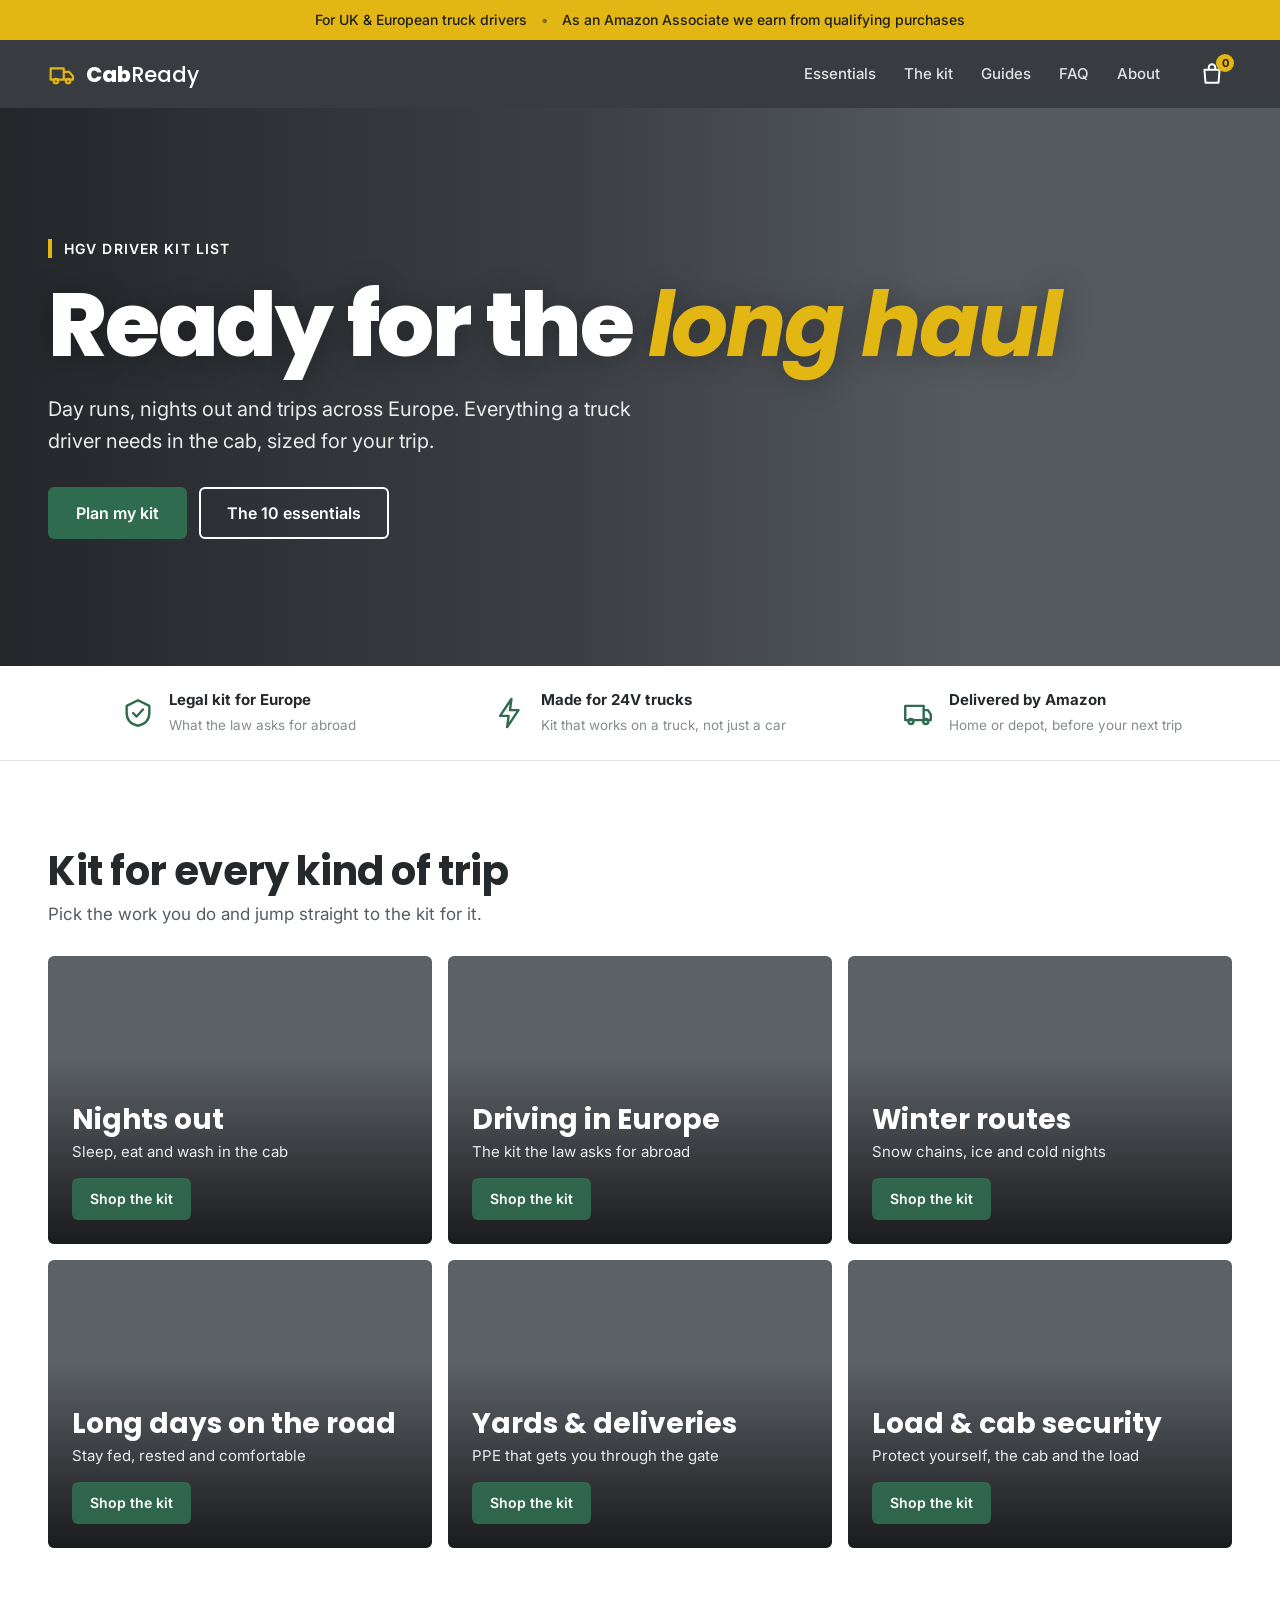
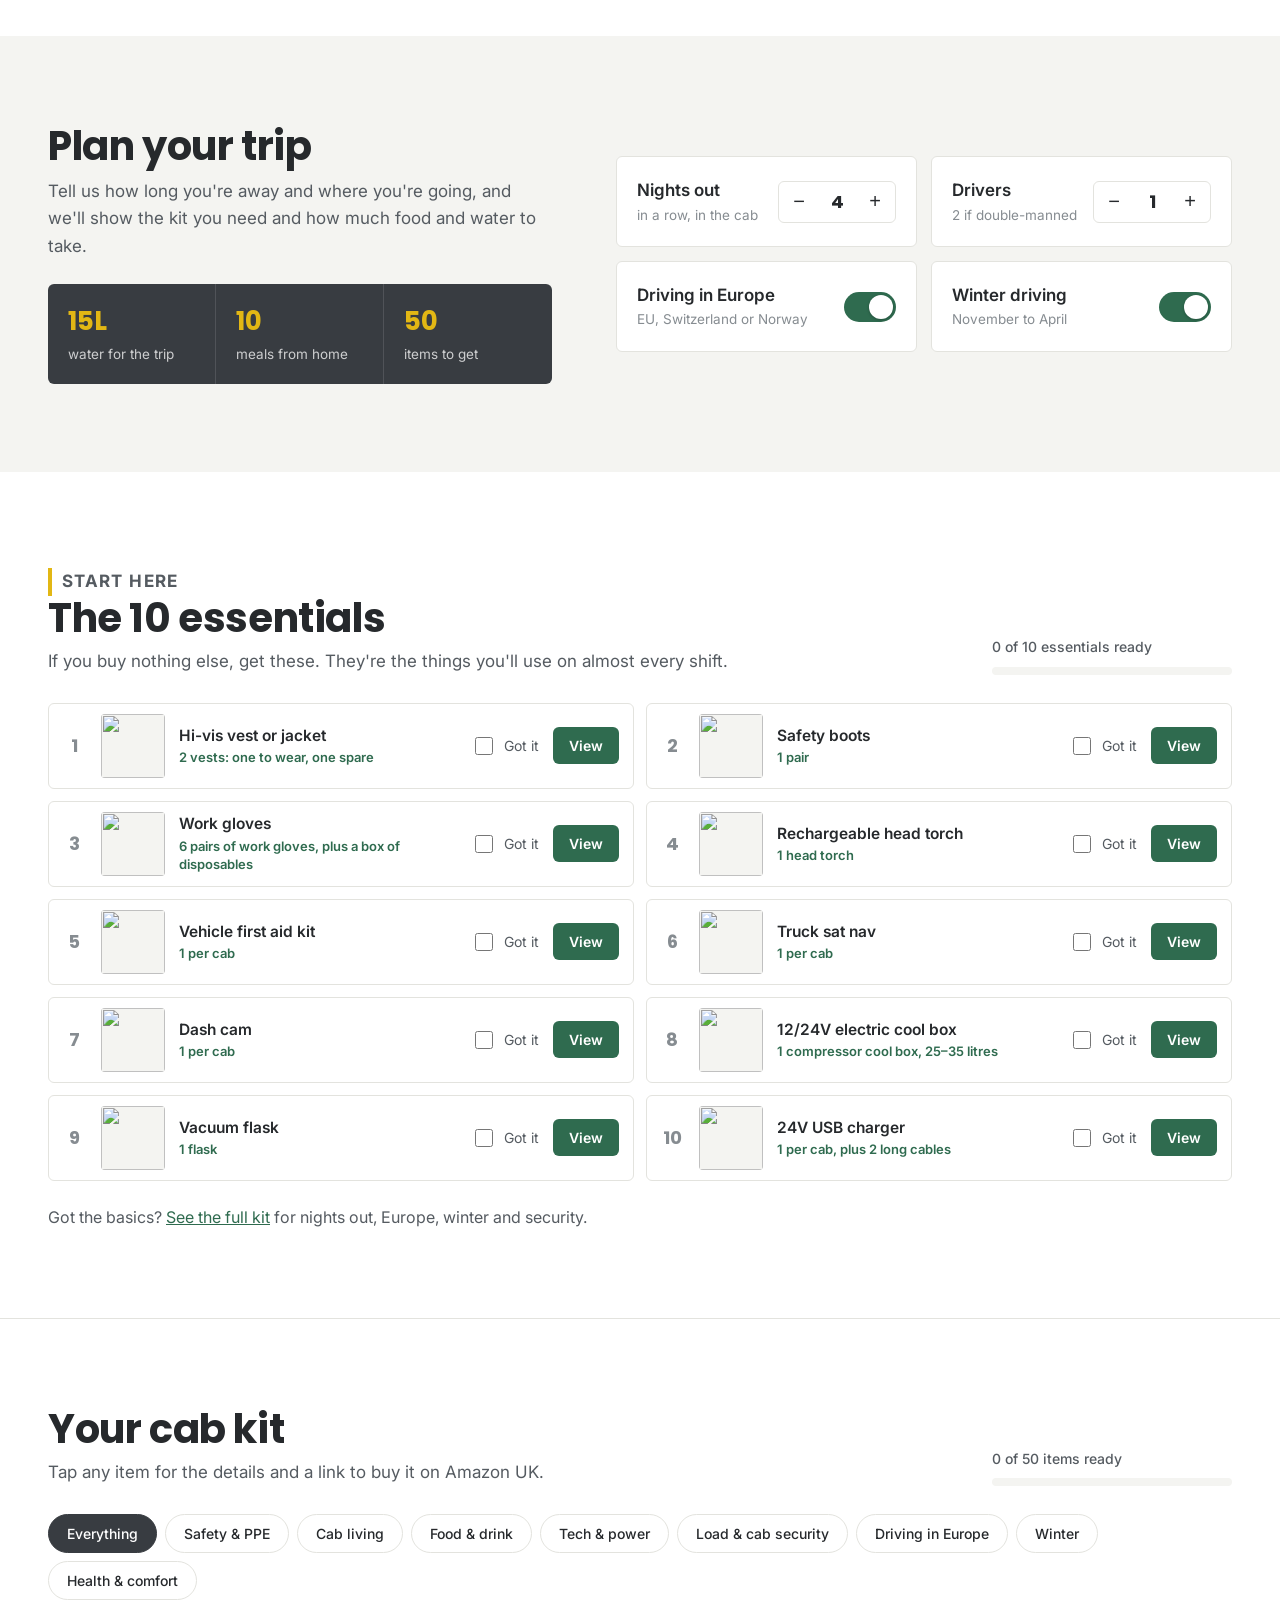
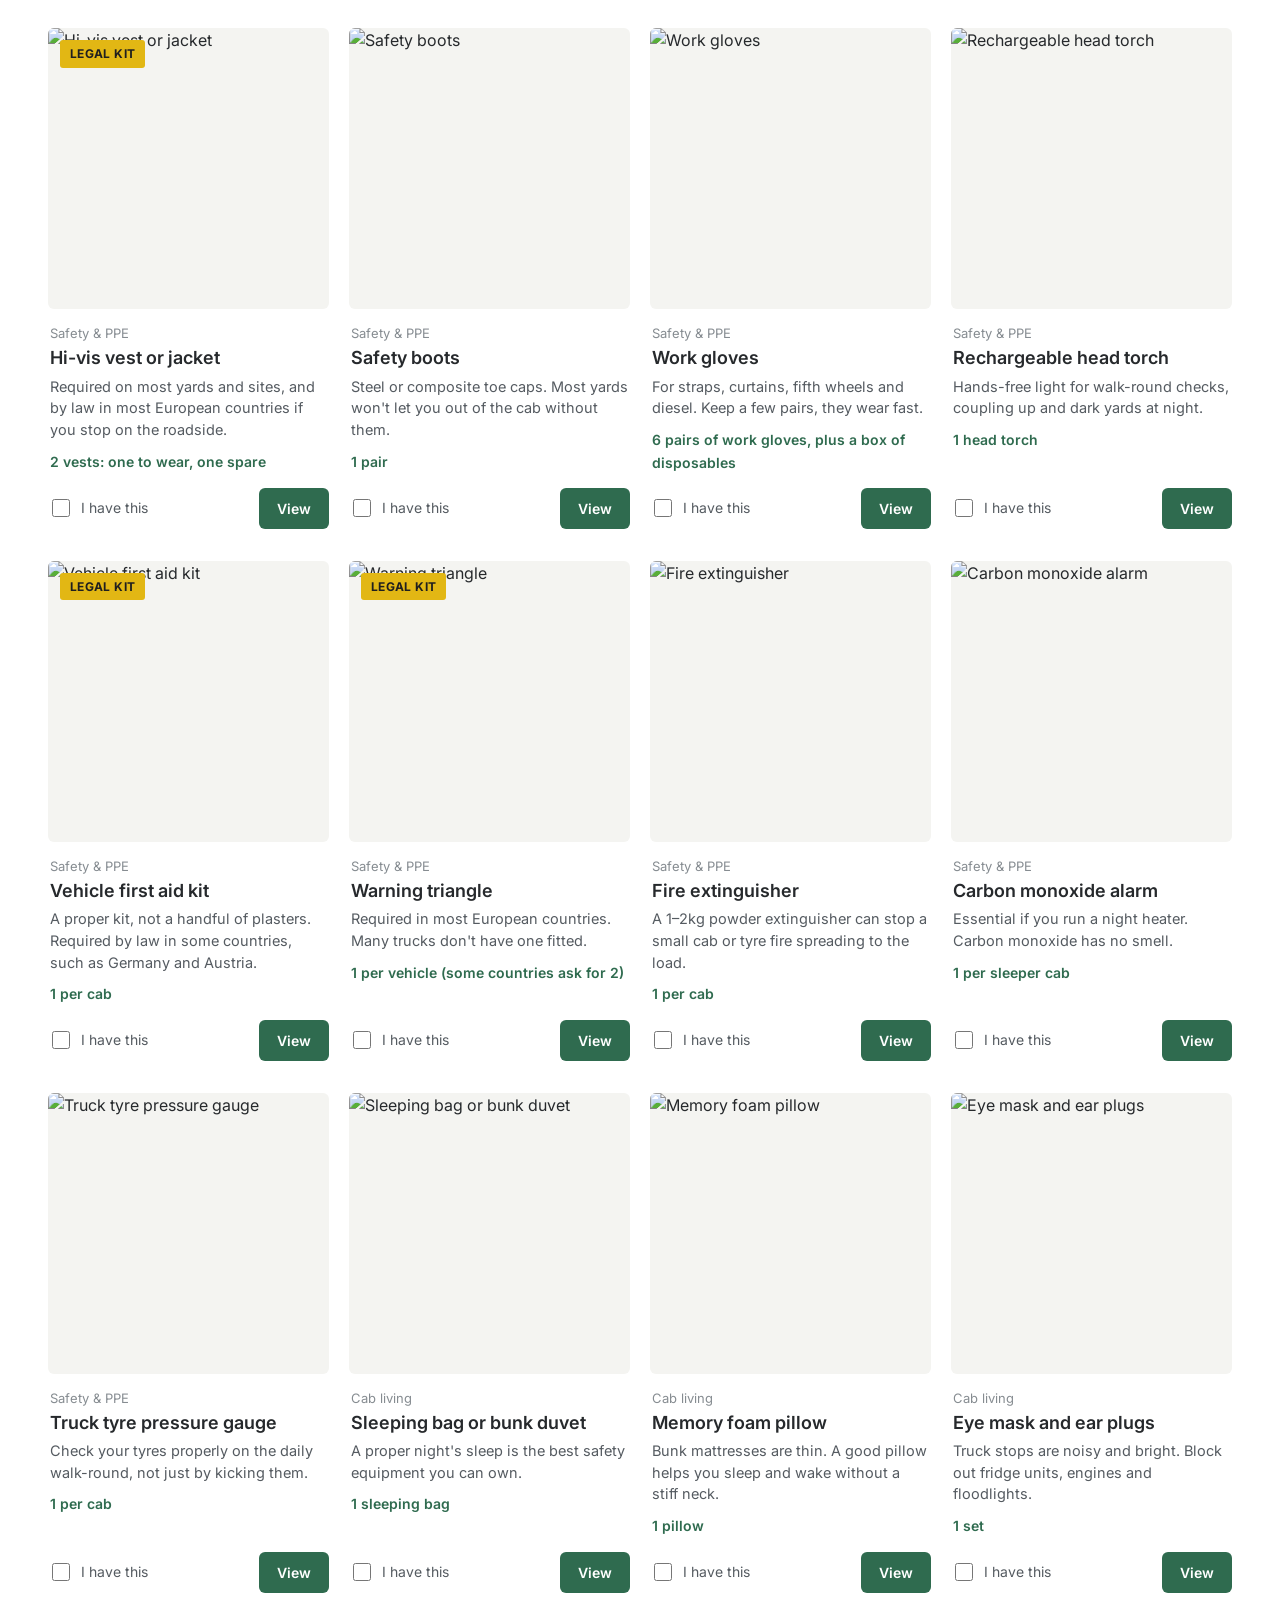
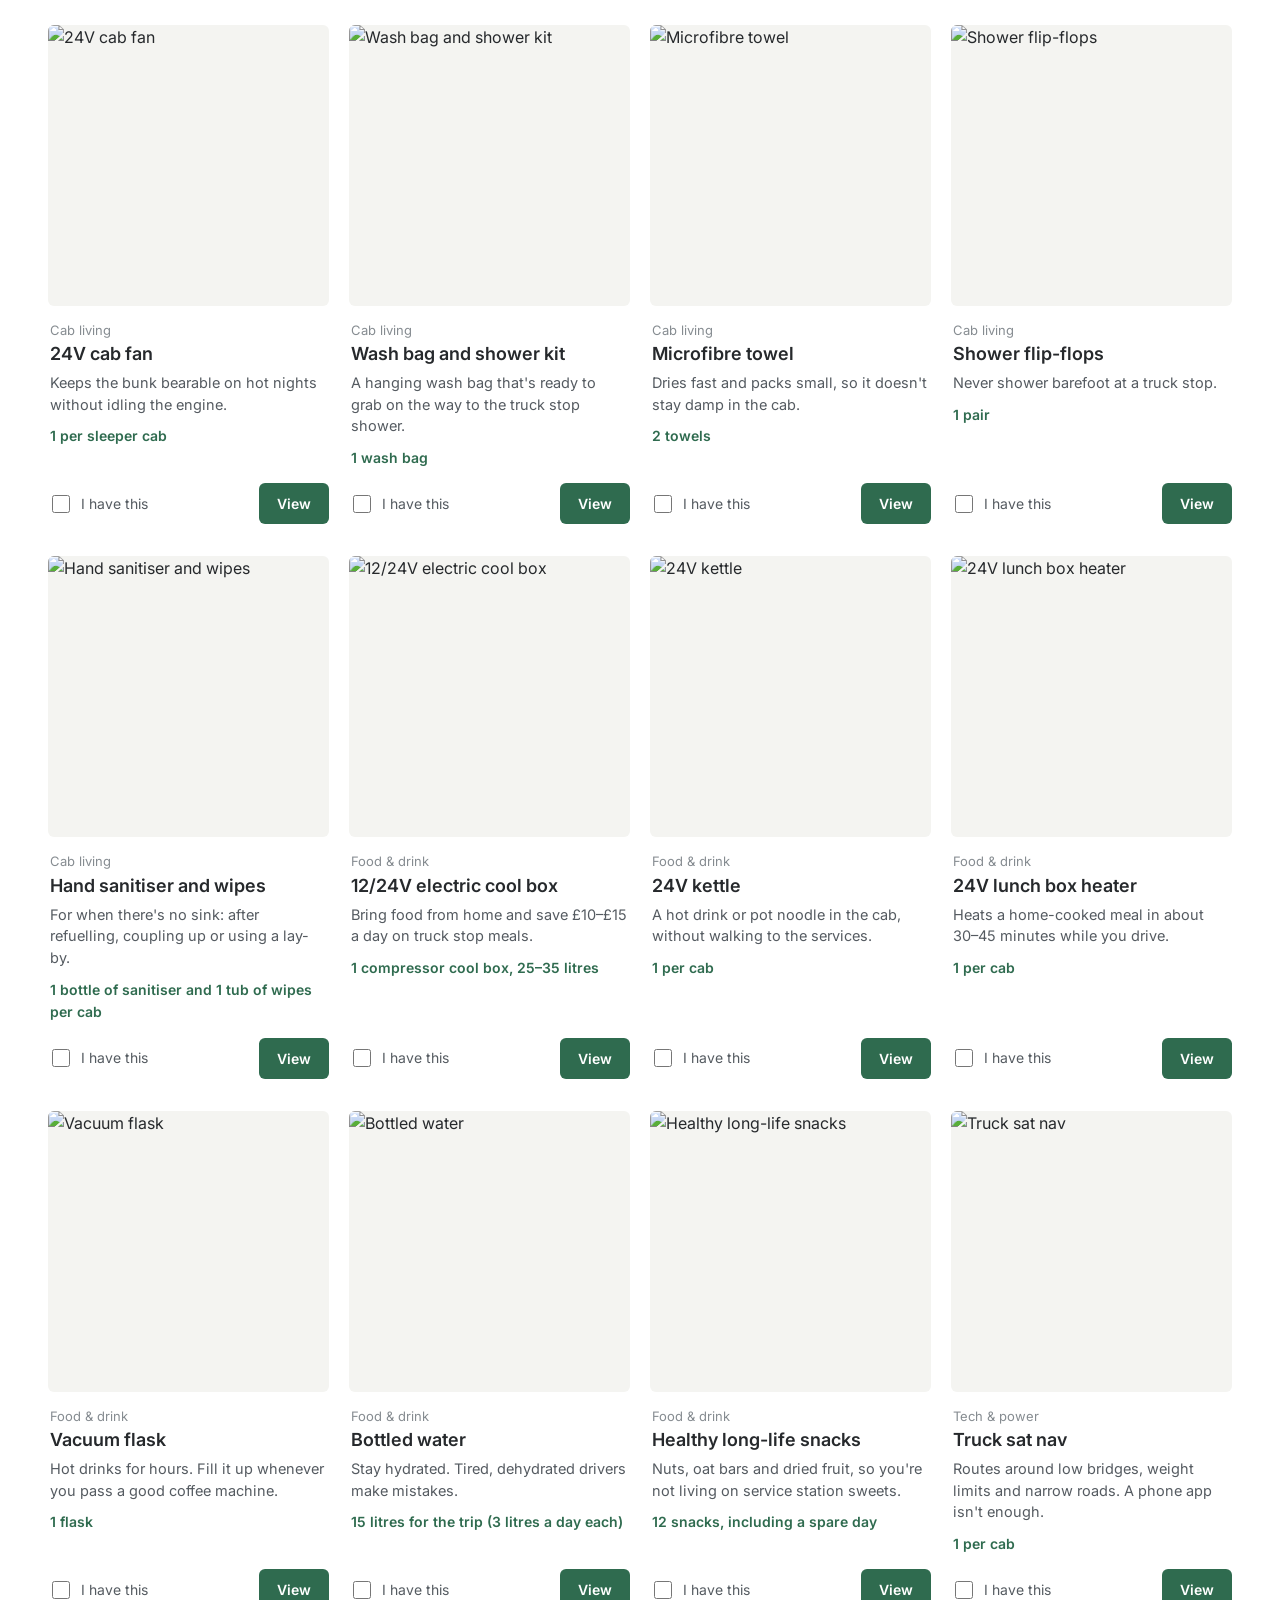
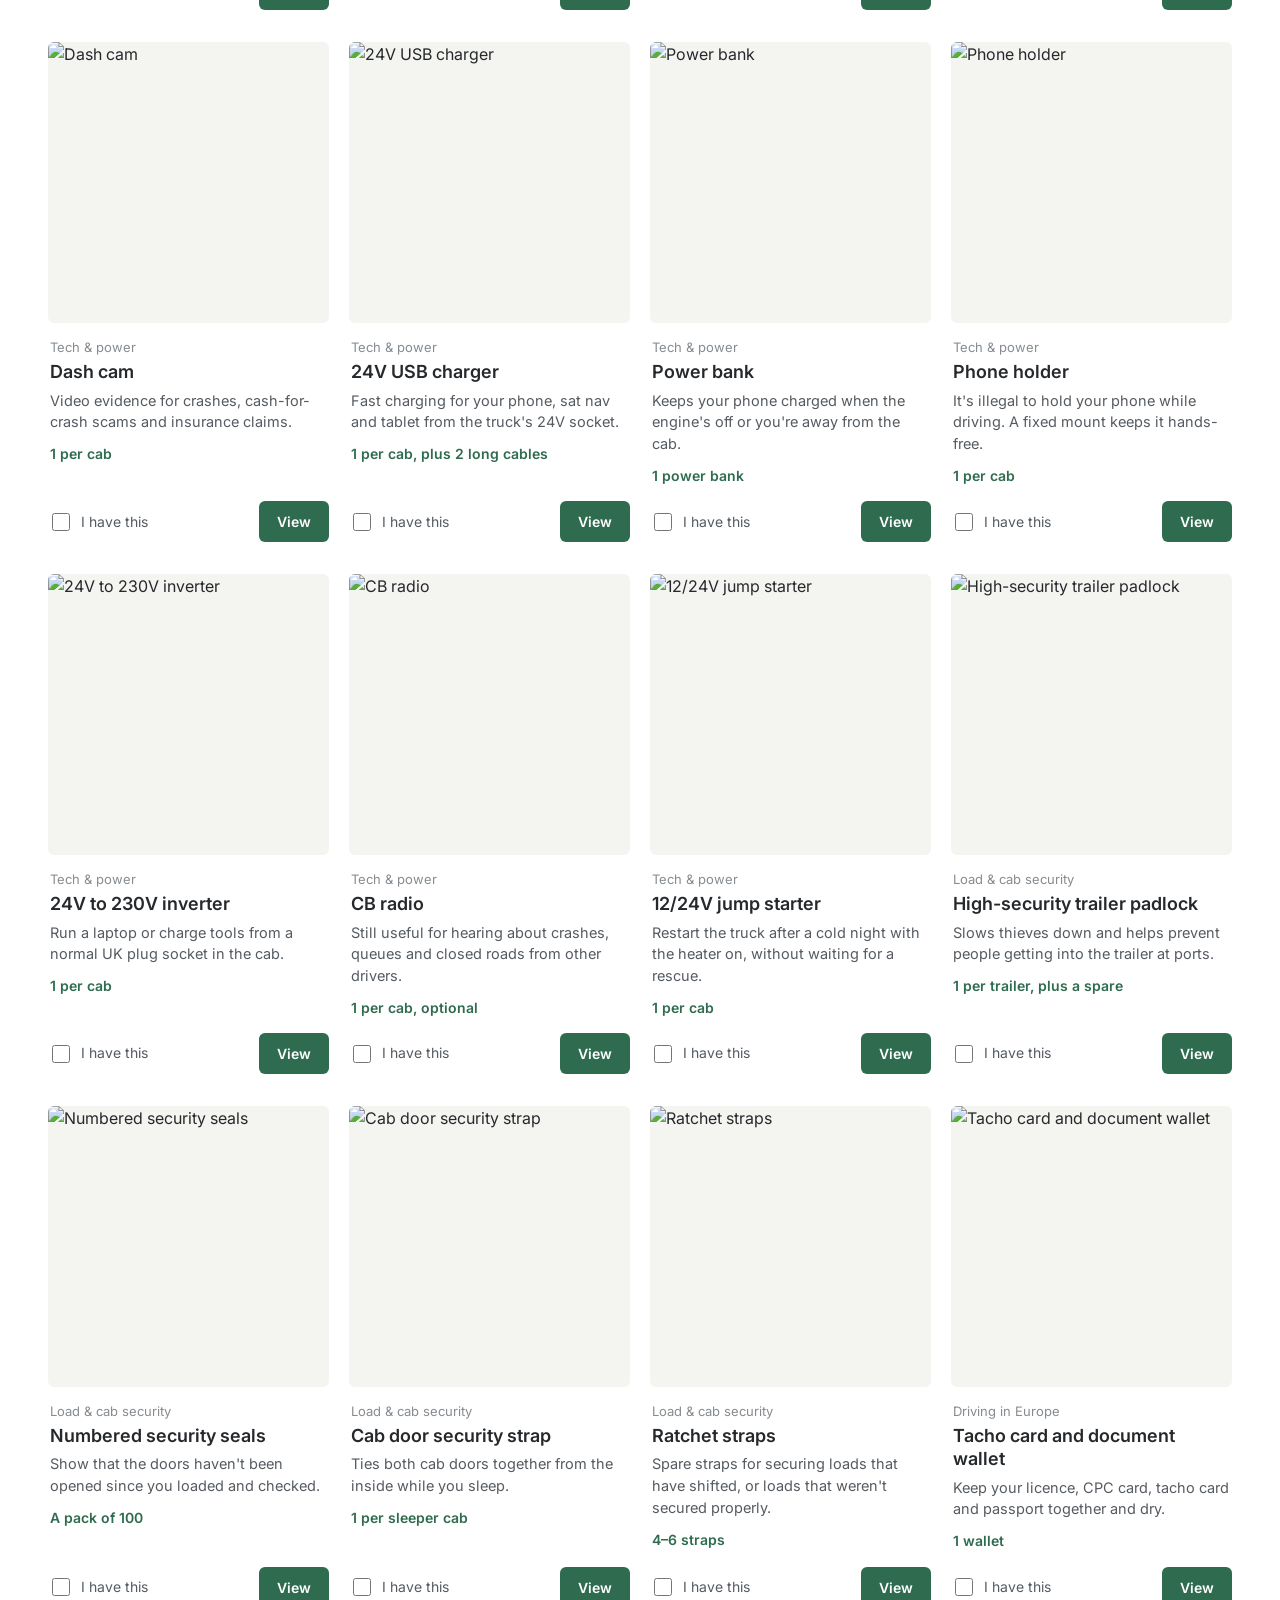
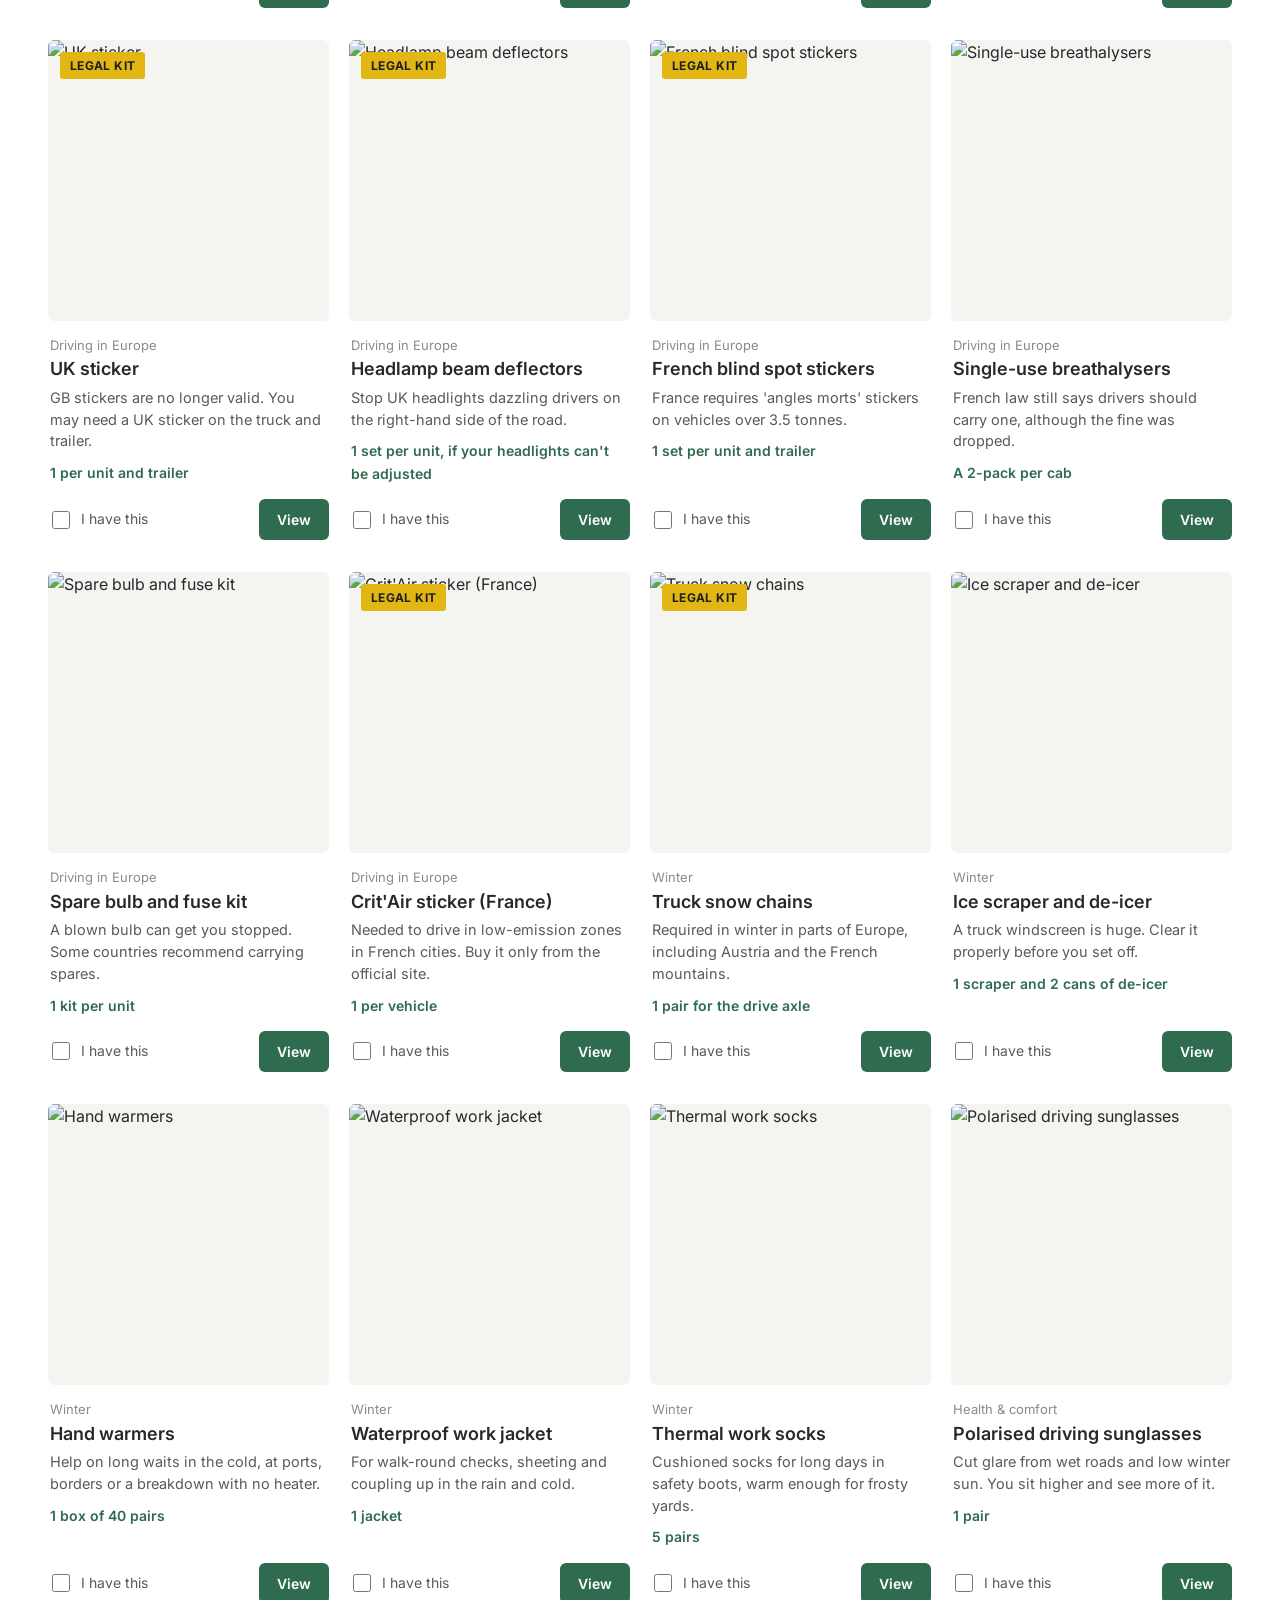
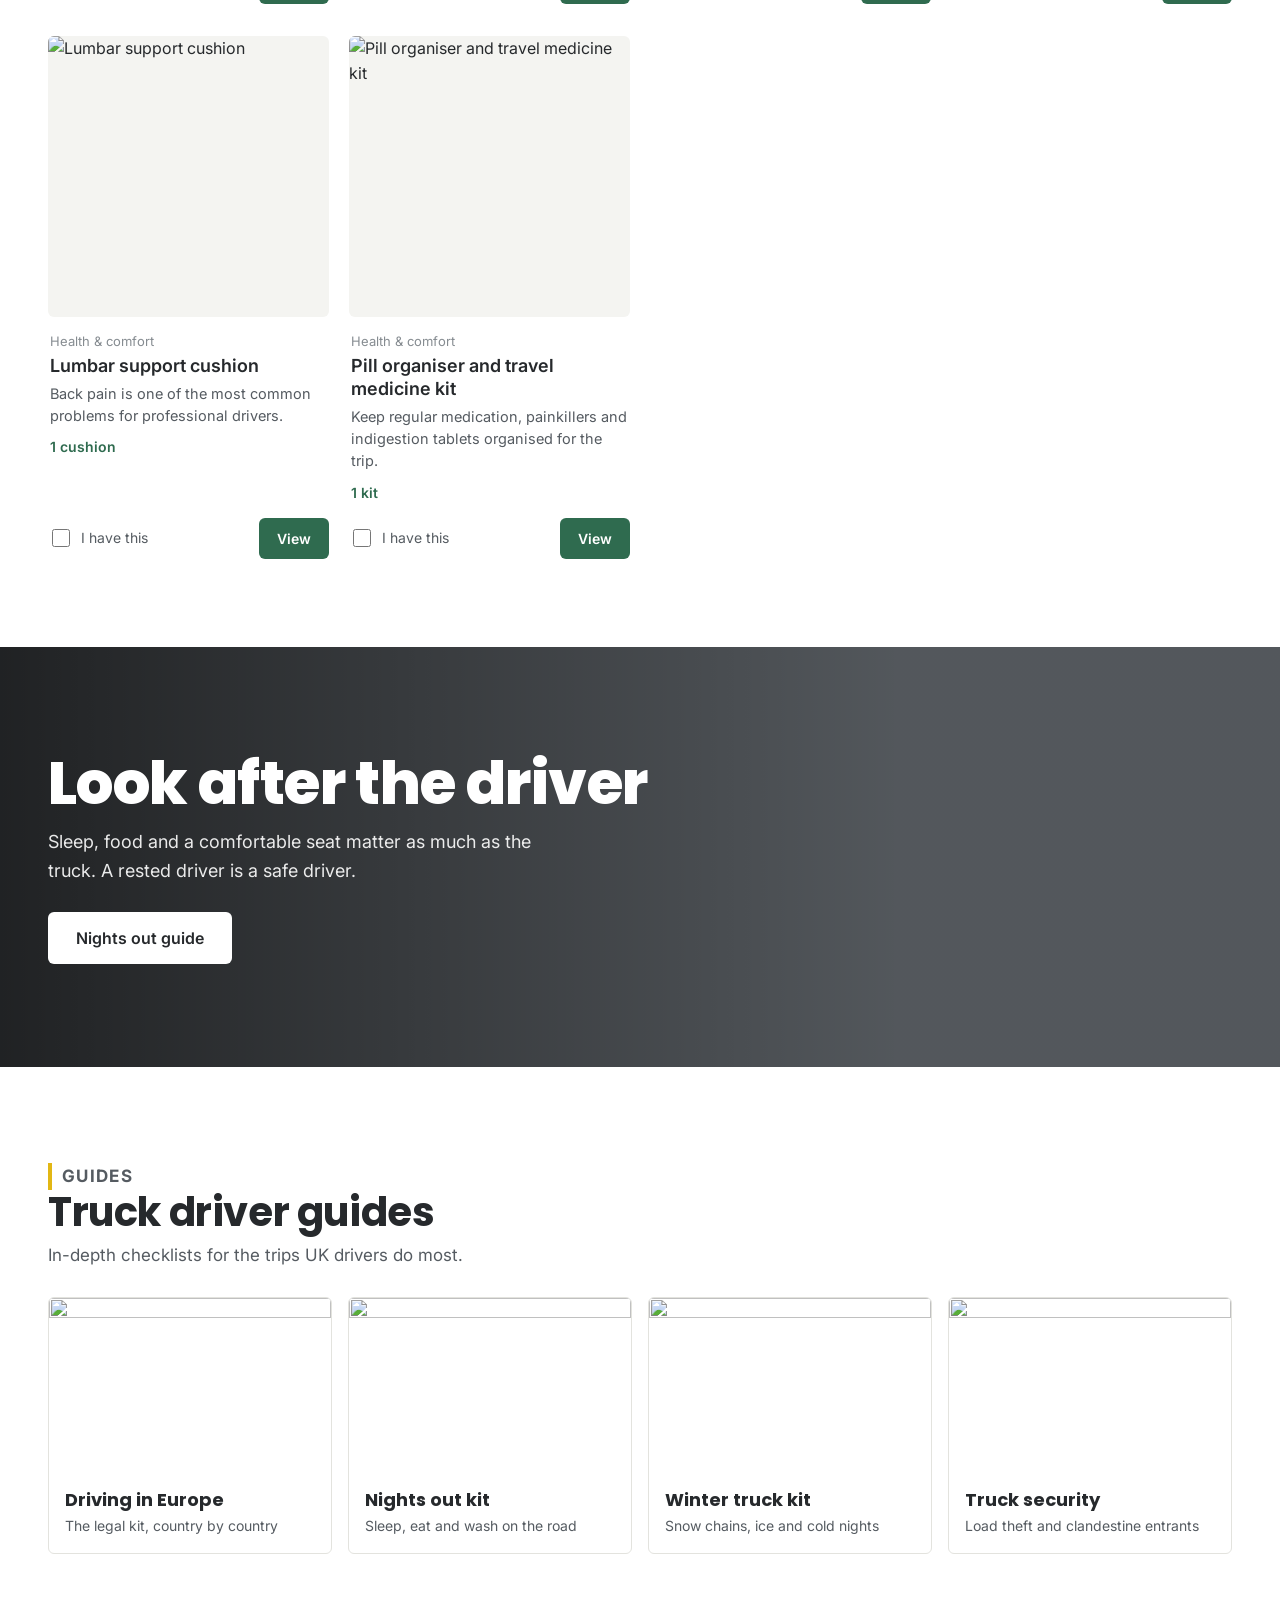
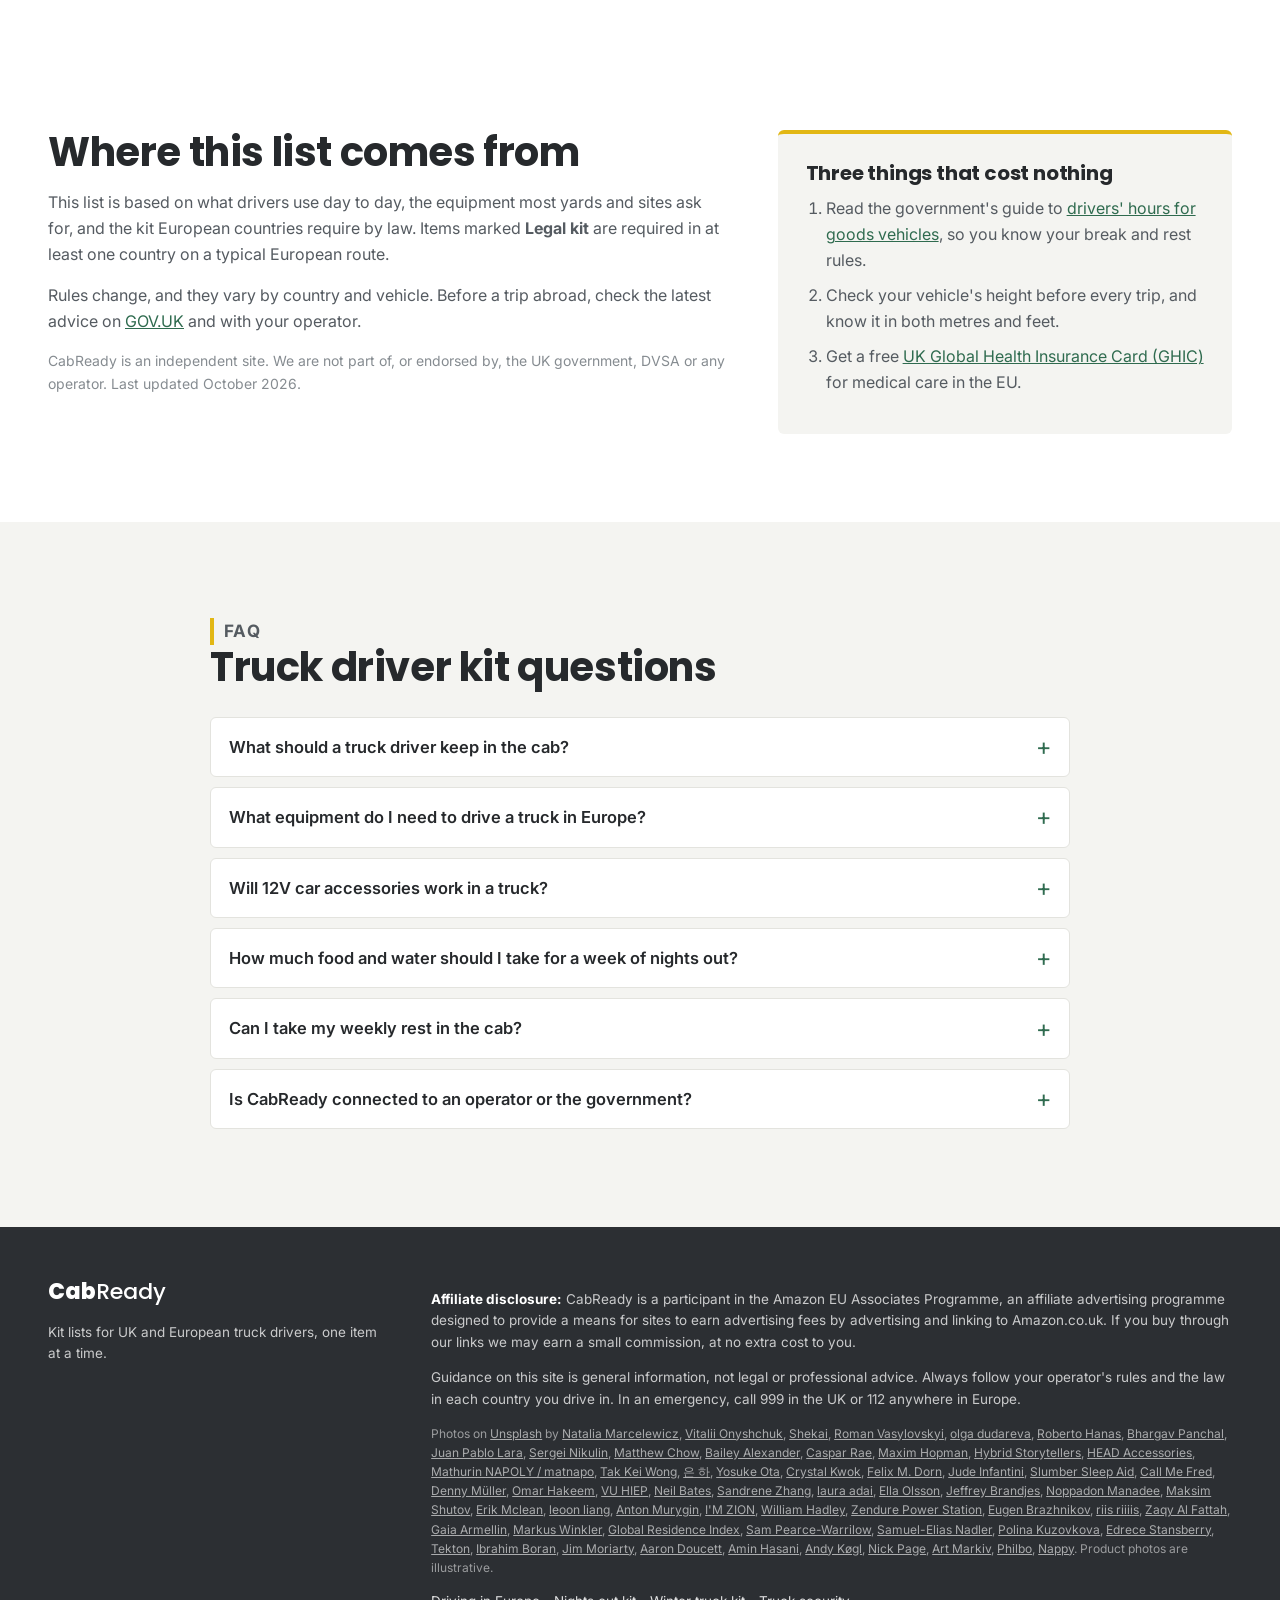
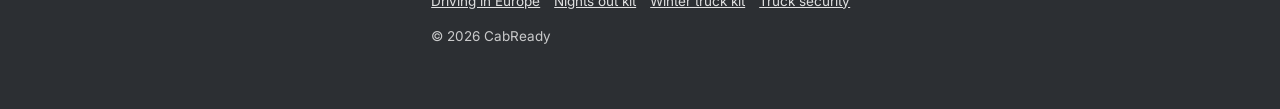
==== index.html @ 20ccdb81 "Launch CabReady: kit lists for UK & European truck drivers Static Amazon affiliate site built on the" ====
<!doctype html>
<html lang="en-GB">
<head>
  <meta charset="utf-8">
  <meta name="viewport" content="width=device-width, initial-scale=1">
  <title>HGV Driver Kit List 2026: UK & Europe | CabReady</title>
  <meta name="description" content="The kit every UK truck driver needs: PPE, cab living, food, tech and the legal kit for driving an HGV in Europe, sized for your trip.">
  <!--pre:head-->
  <link rel="canonical" href="https://richardpriest19.github.io/cabready/">
  <link rel="icon" href="favicon.svg" type="image/svg+xml">
  <meta name="theme-color" content="#383c41">
  <meta name="robots" content="index, follow, max-image-preview:large">
  <meta property="og:type" content="website">
  <meta property="og:site_name" content="CabReady">
  <meta property="og:locale" content="en_GB">
  <meta property="og:url" content="https://richardpriest19.github.io/cabready/">
  <meta property="og:title" content="HGV Driver Kit List 2026: UK & Europe | CabReady">
  <meta property="og:description" content="The kit every UK truck driver needs: PPE, cab living, food, tech and the legal kit for driving an HGV in Europe, sized for your trip.">
  <meta property="og:image" content="https://images.unsplash.com/photo-1651928977880-ffb2d963b6b4?auto=format&fit=crop&w=1200&h=630&q=75">
  <meta name="twitter:card" content="summary_large_image">
  <meta name="twitter:title" content="HGV Driver Kit List 2026: UK & Europe | CabReady">
  <meta name="twitter:description" content="The kit every UK truck driver needs: PPE, cab living, food, tech and the legal kit for driving an HGV in Europe, sized for your trip.">
  <meta name="twitter:image" content="https://images.unsplash.com/photo-1651928977880-ffb2d963b6b4?auto=format&fit=crop&w=1200&h=630&q=75">
  <link rel="preload" as="image" href="https://images.unsplash.com/photo-1651928977880-ffb2d963b6b4?auto=format&fit=crop&w=1600&h=1120&q=75">
  <!--/pre:head-->
  <link rel="preconnect" href="https://fonts.googleapis.com">
  <link rel="preconnect" href="https://fonts.gstatic.com" crossorigin>
  <link rel="preconnect" href="https://images.unsplash.com">
  <link href="https://fonts.googleapis.com/css2?family=Poppins:wght@600;700;800&family=Inter:wght@400;500;600;700&display=swap" rel="stylesheet">
  <link rel="stylesheet" href="styles.css">
  <!--pre:jsonld--><script type="application/ld+json">{"@context":"https://schema.org","@graph":[{"@type":"WebSite","@id":"https://richardpriest19.github.io/cabready/#website","url":"https://richardpriest19.github.io/cabready/","name":"CabReady","inLanguage":"en-GB","description":"The kit every UK truck driver needs: PPE, cab living, food, tech and the legal kit for driving an HGV in Europe, sized for your trip."},{"@type":"WebPage","@id":"https://richardpriest19.github.io/cabready/#page","url":"https://richardpriest19.github.io/cabready/","name":"HGV Driver Kit List 2026: UK & Europe | CabReady","isPartOf":{"@id":"https://richardpriest19.github.io/cabready/#website"},"dateModified":"2026-10-05","inLanguage":"en-GB"},{"@type":"ItemList","name":"The 10 essentials every truck driver needs","itemListElement":[{"@type":"ListItem","position":1,"name":"Hi-vis vest or jacket"},{"@type":"ListItem","position":2,"name":"Safety boots"},{"@type":"ListItem","position":3,"name":"Work gloves"},{"@type":"ListItem","position":4,"name":"Rechargeable head torch"},{"@type":"ListItem","position":5,"name":"Vehicle first aid kit"},{"@type":"ListItem","position":6,"name":"Truck sat nav"},{"@type":"ListItem","position":7,"name":"Dash cam"},{"@type":"ListItem","position":8,"name":"12/24V electric cool box"},{"@type":"ListItem","position":9,"name":"Vacuum flask"},{"@type":"ListItem","position":10,"name":"24V USB charger"}]},{"@type":"FAQPage","mainEntity":[{"@type":"Question","name":"What should a truck driver keep in the cab?","acceptedAnswer":{"@type":"Answer","text":"At a minimum: hi-vis, safety boots, work gloves, a head torch, a first aid kit, a truck sat nav, a dash cam, a way to keep food cool and drinks hot, and a 24V charger for your phone. If you do nights out, add bedding, a wash kit and a carbon monoxide alarm if you use a night heater. Our 10 essentials list is the place to start."}},{"@type":"Question","name":"What equipment do I need to drive a truck in Europe?","acceptedAnswer":{"@type":"Answer","text":"Most European countries require a hi-vis vest within reach of the driver and a warning triangle. Some, such as Germany and Austria, require a first aid kit. France requires blind spot stickers on vehicles over 3.5 tonnes and a Crit'Air sticker in low-emission zones. You'll also need a UK sticker unless your number plate shows the UK identifier, and adjusted headlights. In winter, Austria and mountain areas of France and Italy require snow chains. See our Europe kit guide for the full list."}},{"@type":"Question","name":"Will 12V car accessories work in a truck?","acceptedAnswer":{"@type":"Answer","text":"Usually not. Most trucks run on 24V. A 12V-only kettle, cool box or charger can fail, overheat or blow a fuse. Look for accessories rated 24V, or 12–24V, or use a 24V to 12V converter."}},{"@type":"Question","name":"How much food and water should I take for a week of nights out?","acceptedAnswer":{"@type":"Answer","text":"Plan on around 3 litres of water a day, more in hot weather, and two meals a day from home if you have a cool box. For five nights out that's about 18 litres of water and 12 meals. Use our trip planner to work it out for your trip."}},{"@type":"Question","name":"Can I take my weekly rest in the cab?","acceptedAnswer":{"@type":"Answer","text":"Under the EU and GB rules, you can't take a regular weekly rest (45 hours or more) in the cab. Reduced weekly rests and daily rests can be taken in the cab if it has suitable sleeping facilities and the vehicle is stationary. Check the government's drivers' hours guidance for the full rules."}},{"@type":"Question","name":"Is CabReady connected to an operator or the government?","acceptedAnswer":{"@type":"Answer","text":"No. CabReady is an independent site. We earn a small commission if you buy through our Amazon links, at no extra cost to you."}}]}]}</script><!--/pre:jsonld-->
</head>
<body>
  <div class="promo-bar">
    <span>For UK &amp; European truck drivers</span>
    <span class="promo-sep" aria-hidden="true">•</span>
    <span>As an Amazon Associate we earn from qualifying purchases</span>
  </div>

  <header class="site-header">
    <div class="header-inner">
      <a class="brand" href="#top">
        <svg viewBox="0 0 32 32" aria-hidden="true"><path d="M3 9.5h15v13H3zM18 13.5h6l4.5 5v4H18" /><circle cx="9" cy="24" r="2.6" /><circle cx="23" cy="24" r="2.6" /></svg>
        <span><b>Cab</b>Ready</span>
      </a>
      <nav>
        <a href="#essentials">Essentials</a>
        <a href="#kit">The kit</a>
        <a href="#guides">Guides</a>
        <a href="#faq">FAQ</a>
        <a href="#about">About</a>
      </nav>
      <a class="header-kit" href="#kit" aria-label="Your kit progress">
        <svg viewBox="0 0 24 24" aria-hidden="true"><path d="M5 8h14l-1 12H6z"/><path d="M9 8V6a3 3 0 0 1 6 0v2"/></svg>
        <span id="header-count">0</span>
      </a>
    </div>
  </header>

  <main id="top">
    <!-- ================= HERO ================= -->
    <section class="hero">
      <div class="hero-photos">
        <div class="hero-photo hero-photo-a" data-photo="dusk" style="background-image:url('https://images.unsplash.com/photo-1745956983820-6e960f7e8472?auto=format&fit=crop&w=1600&h=1120&q=75')"></div>
        <div class="hero-photo hero-photo-b" data-photo="hero" style="background-image:url('https://images.unsplash.com/photo-1651928977880-ffb2d963b6b4?auto=format&fit=crop&w=1600&h=1120&q=75')"></div>
      </div>
      <div class="hero-content">
        <h1 class="hero-kicker">HGV driver kit list</h1>
        <p class="hero-title">Ready for the <em>long haul</em></p>
        <p class="hero-lede">Day runs, nights out and trips across Europe. Everything a truck driver needs in the cab, sized for your trip.</p>
        <div class="hero-actions">
          <a class="btn btn-primary" href="#household">Plan my kit</a>
          <a class="btn btn-outline-light" href="#essentials">The 10 essentials</a>
        </div>
      </div>
    </section>

    <!-- ================= USP STRIP ================= -->
    <section class="usp">
      <div class="usp-item">
        <svg viewBox="0 0 24 24" aria-hidden="true"><path d="M12 3l8 4v5c0 5-3.5 8-8 9-4.5-1-8-4-8-9V7z"/><path d="m8.5 12 2.5 2.5 4.5-5"/></svg>
        <div><strong>Legal kit for Europe</strong><span>What the law asks for abroad</span></div>
      </div>
      <div class="usp-item">
        <svg viewBox="0 0 24 24" aria-hidden="true"><path d="M13 2 5 14h6l-1 8 8-12h-6z"/></svg>
        <div><strong>Made for 24V trucks</strong><span>Kit that works on a truck, not just a car</span></div>
      </div>
      <div class="usp-item">
        <svg viewBox="0 0 24 24" aria-hidden="true"><path d="M3 7h13v10H3zM16 10h3l2 3v4h-5"/><circle cx="7" cy="18" r="1.8"/><circle cx="17.5" cy="18" r="1.8"/></svg>
        <div><strong>Delivered by Amazon</strong><span>Home or depot, before your next trip</span></div>
      </div>
    </section>

    <!-- ================= SITUATIONS ================= -->
    <section class="section" id="situations">
      <div class="section-head">
        <h2>Kit for every kind of trip</h2>
        <p>Pick the work you do and jump straight to the kit for it.</p>
      </div>
      <div class="tiles" id="tiles"><!--pre:tiles-->
      <button type="button" class="tile" data-filter="cab">
        <span class="tile-img" data-photo="nightsout" style="background-image:url('https://images.unsplash.com/photo-1720759043544-4d43459f3388?auto=format&fit=crop&w=800&h=600&q=75')"></span>
        <span class="tile-body">
          <span class="tile-title">Nights out</span>
          <span class="tile-text">Sleep, eat and wash in the cab</span>
          <span class="tile-btn">Shop the kit</span>
        </span>
      </button>
      <button type="button" class="tile" data-filter="europe">
        <span class="tile-img" data-photo="europe" style="background-image:url('https://images.unsplash.com/photo-1779985717552-a40cf8acaf18?auto=format&fit=crop&w=800&h=600&q=75')"></span>
        <span class="tile-body">
          <span class="tile-title">Driving in Europe</span>
          <span class="tile-text">The kit the law asks for abroad</span>
          <span class="tile-btn">Shop the kit</span>
        </span>
      </button>
      <button type="button" class="tile" data-filter="winter">
        <span class="tile-img" data-photo="winter" style="background-image:url('https://images.unsplash.com/photo-1612716078587-26640de8c52b?auto=format&fit=crop&w=800&h=600&q=75')"></span>
        <span class="tile-body">
          <span class="tile-title">Winter routes</span>
          <span class="tile-text">Snow chains, ice and cold nights</span>
          <span class="tile-btn">Shop the kit</span>
        </span>
      </button>
      <button type="button" class="tile" data-filter="food">
        <span class="tile-img" data-photo="motorway" style="background-image:url('https://images.unsplash.com/photo-1766785368863-f2188a8c8b32?auto=format&fit=crop&w=800&h=600&q=75')"></span>
        <span class="tile-body">
          <span class="tile-title">Long days on the road</span>
          <span class="tile-text">Stay fed, rested and comfortable</span>
          <span class="tile-btn">Shop the kit</span>
        </span>
      </button>
      <button type="button" class="tile" data-filter="safety">
        <span class="tile-img" data-photo="loading" style="background-image:url('https://images.unsplash.com/photo-1761167366043-9e1508c2e474?auto=format&fit=crop&w=800&h=600&q=75')"></span>
        <span class="tile-body">
          <span class="tile-title">Yards & deliveries</span>
          <span class="tile-text">PPE that gets you through the gate</span>
          <span class="tile-btn">Shop the kit</span>
        </span>
      </button>
      <button type="button" class="tile" data-filter="security">
        <span class="tile-img" data-photo="security" style="background-image:url('https://images.unsplash.com/photo-1766157669389-06fbb2489d72?auto=format&fit=crop&w=800&h=600&q=75')"></span>
        <span class="tile-body">
          <span class="tile-title">Load & cab security</span>
          <span class="tile-text">Protect yourself, the cab and the load</span>
          <span class="tile-btn">Shop the kit</span>
        </span>
      </button>
      <!--/pre:tiles--></div>
    </section>

    <!-- ================= TRIP ================= -->
    <section class="section section-tint" id="household">
      <div class="household-wrap">
        <div class="household-intro">
          <h2>Plan your trip</h2>
          <p>Tell us how long you're away and where you're going, and we'll show the kit you need and how much food and water to take.</p>
          <div class="household-summary" id="household-summary"><!--pre:summary-->
      <div class="stat"><strong>15L</strong><span>water for the trip</span></div>
      <div class="stat"><strong>10</strong><span>meals from home</span></div>
      <div class="stat"><strong>50</strong><span>items to get</span></div>
    <!--/pre:summary--></div>
        </div>
        <div class="household-grid">
          <div class="counter" data-key="nights">
            <span class="counter-label">Nights out<small>in a row, in the cab</small></span>
            <div class="counter-controls">
              <button type="button" data-step="-1" aria-label="Fewer nights out">−</button>
              <output>4</output>
              <button type="button" data-step="1" aria-label="More nights out">+</button>
            </div>
          </div>
          <div class="counter" data-key="drivers">
            <span class="counter-label">Drivers<small>2 if double-manned</small></span>
            <div class="counter-controls">
              <button type="button" data-step="-1" aria-label="Fewer drivers">−</button>
              <output>1</output>
              <button type="button" data-step="1" aria-label="More drivers">+</button>
            </div>
          </div>
          <label class="counter switch-row">
            <span class="counter-label">Driving in Europe<small>EU, Switzerland or Norway</small></span>
            <input type="checkbox" class="switch" data-switch="europe" checked>
          </label>
          <label class="counter switch-row">
            <span class="counter-label">Winter driving<small>November to April</small></span>
            <input type="checkbox" class="switch" data-switch="winter" checked>
          </label>
        </div>
      </div>
    </section>

    <!-- ================= KIT ================= -->
    <section class="section" id="essentials">
      <div class="kit-head">
        <div class="section-head">
          <p class="kicker">Start here</p>
          <h2>The 10 essentials</h2>
          <p>If you buy nothing else, get these. They're the things you'll use on almost every shift.</p>
        </div>
        <div class="kit-progress">
          <span id="ess-progress-label">0 of 10 ready</span>
          <div class="progress"><span id="ess-progress-bar"></span></div>
        </div>
      </div>
      <ol class="essentials" id="essentials-list"><!--pre:essentials-->
        <li class="ess-item ">
          <span class="ess-num">1</span>
          <button type="button" class="ess-open" data-open="hivis" aria-label="More about Hi-vis vest or jacket">
            <img src="https://images.unsplash.com/photo-1612787114413-a5e60ede7db8?auto=format&fit=crop&w=160&h=160&q=75" alt="" loading="lazy" width="64" height="64">
            <span class="ess-text"><span class="ess-name">Hi-vis vest or jacket</span><span class="ess-qty">2 vests: one to wear, one spare</span></span>
          </button>
          <span class="ess-actions">
            <label class="have-toggle"><input type="checkbox" data-have="hivis" > Got it</label>
            <button type="button" class="btn btn-primary" data-open="hivis">View</button>
          </span>
        </li>
        <li class="ess-item ">
          <span class="ess-num">2</span>
          <button type="button" class="ess-open" data-open="boots" aria-label="More about Safety boots">
            <img src="https://images.unsplash.com/photo-1605812860427-4024433a70fd?auto=format&fit=crop&w=160&h=160&q=75" alt="" loading="lazy" width="64" height="64">
            <span class="ess-text"><span class="ess-name">Safety boots</span><span class="ess-qty">1 pair</span></span>
          </button>
          <span class="ess-actions">
            <label class="have-toggle"><input type="checkbox" data-have="boots" > Got it</label>
            <button type="button" class="btn btn-primary" data-open="boots">View</button>
          </span>
        </li>
        <li class="ess-item ">
          <span class="ess-num">3</span>
          <button type="button" class="ess-open" data-open="gloves" aria-label="More about Work gloves">
            <img src="https://images.unsplash.com/photo-1634852836003-c0aa5b67d243?auto=format&fit=crop&w=160&h=160&q=75" alt="" loading="lazy" width="64" height="64">
            <span class="ess-text"><span class="ess-name">Work gloves</span><span class="ess-qty">6 pairs of work gloves, plus a box of disposables</span></span>
          </button>
          <span class="ess-actions">
            <label class="have-toggle"><input type="checkbox" data-have="gloves" > Got it</label>
            <button type="button" class="btn btn-primary" data-open="gloves">View</button>
          </span>
        </li>
        <li class="ess-item ">
          <span class="ess-num">4</span>
          <button type="button" class="ess-open" data-open="headtorch" aria-label="More about Rechargeable head torch">
            <img src="https://images.unsplash.com/photo-1517457773273-412ec74a18cd?auto=format&fit=crop&w=160&h=160&q=75" alt="" loading="lazy" width="64" height="64">
            <span class="ess-text"><span class="ess-name">Rechargeable head torch</span><span class="ess-qty">1 head torch</span></span>
          </button>
          <span class="ess-actions">
            <label class="have-toggle"><input type="checkbox" data-have="headtorch" > Got it</label>
            <button type="button" class="btn btn-primary" data-open="headtorch">View</button>
          </span>
        </li>
        <li class="ess-item ">
          <span class="ess-num">5</span>
          <button type="button" class="ess-open" data-open="firstaid" aria-label="More about Vehicle first aid kit">
            <img src="https://images.unsplash.com/photo-1624638760852-8ede1666ab07?auto=format&fit=crop&w=160&h=160&q=75" alt="" loading="lazy" width="64" height="64">
            <span class="ess-text"><span class="ess-name">Vehicle first aid kit</span><span class="ess-qty">1 per cab</span></span>
          </button>
          <span class="ess-actions">
            <label class="have-toggle"><input type="checkbox" data-have="firstaid" > Got it</label>
            <button type="button" class="btn btn-primary" data-open="firstaid">View</button>
          </span>
        </li>
        <li class="ess-item ">
          <span class="ess-num">6</span>
          <button type="button" class="ess-open" data-open="satnav" aria-label="More about Truck sat nav">
            <img src="https://images.unsplash.com/photo-1634743556192-d19f0c69ff3a?auto=format&fit=crop&w=160&h=160&q=75" alt="" loading="lazy" width="64" height="64">
            <span class="ess-text"><span class="ess-name">Truck sat nav</span><span class="ess-qty">1 per cab</span></span>
          </button>
          <span class="ess-actions">
            <label class="have-toggle"><input type="checkbox" data-have="satnav" > Got it</label>
            <button type="button" class="btn btn-primary" data-open="satnav">View</button>
          </span>
        </li>
        <li class="ess-item ">
          <span class="ess-num">7</span>
          <button type="button" class="ess-open" data-open="dashcam" aria-label="More about Dash cam">
            <img src="https://images.unsplash.com/photo-1765959106936-851735565c12?auto=format&fit=crop&w=160&h=160&q=75" alt="" loading="lazy" width="64" height="64">
            <span class="ess-text"><span class="ess-name">Dash cam</span><span class="ess-qty">1 per cab</span></span>
          </button>
          <span class="ess-actions">
            <label class="have-toggle"><input type="checkbox" data-have="dashcam" > Got it</label>
            <button type="button" class="btn btn-primary" data-open="dashcam">View</button>
          </span>
        </li>
        <li class="ess-item ">
          <span class="ess-num">8</span>
          <button type="button" class="ess-open" data-open="coolbox" aria-label="More about 12/24V electric cool box">
            <img src="https://images.unsplash.com/photo-1550720295-a59523cb8872?auto=format&fit=crop&w=160&h=160&q=75" alt="" loading="lazy" width="64" height="64">
            <span class="ess-text"><span class="ess-name">12/24V electric cool box</span><span class="ess-qty">1 compressor cool box, 25–35 litres</span></span>
          </button>
          <span class="ess-actions">
            <label class="have-toggle"><input type="checkbox" data-have="coolbox" > Got it</label>
            <button type="button" class="btn btn-primary" data-open="coolbox">View</button>
          </span>
        </li>
        <li class="ess-item ">
          <span class="ess-num">9</span>
          <button type="button" class="ess-open" data-open="flask" aria-label="More about Vacuum flask">
            <img src="https://images.unsplash.com/photo-1613645540553-d98859ffeec5?auto=format&fit=crop&w=160&h=160&q=75" alt="" loading="lazy" width="64" height="64">
            <span class="ess-text"><span class="ess-name">Vacuum flask</span><span class="ess-qty">1 flask</span></span>
          </button>
          <span class="ess-actions">
            <label class="have-toggle"><input type="checkbox" data-have="flask" > Got it</label>
            <button type="button" class="btn btn-primary" data-open="flask">View</button>
          </span>
        </li>
        <li class="ess-item ">
          <span class="ess-num">10</span>
          <button type="button" class="ess-open" data-open="charger" aria-label="More about 24V USB charger">
            <img src="https://images.unsplash.com/photo-1518613457753-943af5077db6?auto=format&fit=crop&w=160&h=160&q=75" alt="" loading="lazy" width="64" height="64">
            <span class="ess-text"><span class="ess-name">24V USB charger</span><span class="ess-qty">1 per cab, plus 2 long cables</span></span>
          </button>
          <span class="ess-actions">
            <label class="have-toggle"><input type="checkbox" data-have="charger" > Got it</label>
            <button type="button" class="btn btn-primary" data-open="charger">View</button>
          </span>
        </li>
      <!--/pre:essentials--></ol>
      <p class="essentials-more">Got the basics? <a href="#kit">See the full kit</a> for nights out, Europe, winter and security.</p>
    </section>

    <section class="section section-line" id="kit">
      <div class="kit-head">
        <div class="section-head">
          <h2>Your cab kit</h2>
          <p>Tap any item for the details and a link to buy it on Amazon UK.</p>
        </div>
        <div class="kit-progress">
          <span id="kit-progress-label">0 of 0 ready</span>
          <div class="progress"><span id="kit-progress-bar"></span></div>
        </div>
      </div>
      <div class="filters" id="filters" role="tablist" aria-label="Filter items"><!--pre:filters--><button type="button" role="tab" class="chip" data-filter="all" aria-selected="true">Everything</button><button type="button" role="tab" class="chip" data-filter="safety" aria-selected="false">Safety & PPE</button><button type="button" role="tab" class="chip" data-filter="cab" aria-selected="false">Cab living</button><button type="button" role="tab" class="chip" data-filter="food" aria-selected="false">Food & drink</button><button type="button" role="tab" class="chip" data-filter="tech" aria-selected="false">Tech & power</button><button type="button" role="tab" class="chip" data-filter="security" aria-selected="false">Load & cab security</button><button type="button" role="tab" class="chip" data-filter="europe" aria-selected="false">Driving in Europe</button><button type="button" role="tab" class="chip" data-filter="winter" aria-selected="false">Winter</button><button type="button" role="tab" class="chip" data-filter="health" aria-selected="false">Health & comfort</button><!--/pre:filters--></div>
      <div class="grid" id="grid"><!--pre:grid-->
        <article class="card " data-id="hivis">
          <button type="button" class="card-open" data-open="hivis" aria-label="More about Hi-vis vest or jacket">
            <div class="card-media">
              <img src="https://images.unsplash.com/photo-1612787114413-a5e60ede7db8?auto=format&fit=crop&w=600&h=600&q=75" alt="Hi-vis vest or jacket" loading="lazy" width="600" height="600">
              <span class="badge">Legal kit</span>
              
            </div>
            <div class="card-body">
              <p class="card-cat">Safety & PPE</p>
              <h3>Hi-vis vest or jacket</h3>
              <p class="card-summary">Required on most yards and sites, and by law in most European countries if you stop on the roadside.</p>
              <p class="card-qty">2 vests: one to wear, one spare</p>
            </div>
          </button>
          <div class="card-foot">
            <label class="have-toggle"><input type="checkbox" data-have="hivis" > I have this</label>
            <button type="button" class="btn btn-primary" data-open="hivis">View</button>
          </div>
        </article>
        <article class="card " data-id="boots">
          <button type="button" class="card-open" data-open="boots" aria-label="More about Safety boots">
            <div class="card-media">
              <img src="https://images.unsplash.com/photo-1605812860427-4024433a70fd?auto=format&fit=crop&w=600&h=600&q=75" alt="Safety boots" loading="lazy" width="600" height="600">
              
              
            </div>
            <div class="card-body">
              <p class="card-cat">Safety & PPE</p>
              <h3>Safety boots</h3>
              <p class="card-summary">Steel or composite toe caps. Most yards won't let you out of the cab without them.</p>
              <p class="card-qty">1 pair</p>
            </div>
          </button>
          <div class="card-foot">
            <label class="have-toggle"><input type="checkbox" data-have="boots" > I have this</label>
            <button type="button" class="btn btn-primary" data-open="boots">View</button>
          </div>
        </article>
        <article class="card " data-id="gloves">
          <button type="button" class="card-open" data-open="gloves" aria-label="More about Work gloves">
            <div class="card-media">
              <img src="https://images.unsplash.com/photo-1634852836003-c0aa5b67d243?auto=format&fit=crop&w=600&h=600&q=75" alt="Work gloves" loading="lazy" width="600" height="600">
              
              
            </div>
            <div class="card-body">
              <p class="card-cat">Safety & PPE</p>
              <h3>Work gloves</h3>
              <p class="card-summary">For straps, curtains, fifth wheels and diesel. Keep a few pairs, they wear fast.</p>
              <p class="card-qty">6 pairs of work gloves, plus a box of disposables</p>
            </div>
          </button>
          <div class="card-foot">
            <label class="have-toggle"><input type="checkbox" data-have="gloves" > I have this</label>
            <button type="button" class="btn btn-primary" data-open="gloves">View</button>
          </div>
        </article>
        <article class="card " data-id="headtorch">
          <button type="button" class="card-open" data-open="headtorch" aria-label="More about Rechargeable head torch">
            <div class="card-media">
              <img src="https://images.unsplash.com/photo-1517457773273-412ec74a18cd?auto=format&fit=crop&w=600&h=600&q=75" alt="Rechargeable head torch" loading="lazy" width="600" height="600">
              
              
            </div>
            <div class="card-body">
              <p class="card-cat">Safety & PPE</p>
              <h3>Rechargeable head torch</h3>
              <p class="card-summary">Hands-free light for walk-round checks, coupling up and dark yards at night.</p>
              <p class="card-qty">1 head torch</p>
            </div>
          </button>
          <div class="card-foot">
            <label class="have-toggle"><input type="checkbox" data-have="headtorch" > I have this</label>
            <button type="button" class="btn btn-primary" data-open="headtorch">View</button>
          </div>
        </article>
        <article class="card " data-id="firstaid">
          <button type="button" class="card-open" data-open="firstaid" aria-label="More about Vehicle first aid kit">
            <div class="card-media">
              <img src="https://images.unsplash.com/photo-1624638760852-8ede1666ab07?auto=format&fit=crop&w=600&h=600&q=75" alt="Vehicle first aid kit" loading="lazy" width="600" height="600">
              <span class="badge">Legal kit</span>
              
            </div>
            <div class="card-body">
              <p class="card-cat">Safety & PPE</p>
              <h3>Vehicle first aid kit</h3>
              <p class="card-summary">A proper kit, not a handful of plasters. Required by law in some countries, such as Germany and Austria.</p>
              <p class="card-qty">1 per cab</p>
            </div>
          </button>
          <div class="card-foot">
            <label class="have-toggle"><input type="checkbox" data-have="firstaid" > I have this</label>
            <button type="button" class="btn btn-primary" data-open="firstaid">View</button>
          </div>
        </article>
        <article class="card " data-id="triangle">
          <button type="button" class="card-open" data-open="triangle" aria-label="More about Warning triangle">
            <div class="card-media">
              <img src="https://images.unsplash.com/photo-1600609593831-1cd5ffa6930e?auto=format&fit=crop&w=600&h=600&q=75" alt="Warning triangle" loading="lazy" width="600" height="600">
              <span class="badge">Legal kit</span>
              
            </div>
            <div class="card-body">
              <p class="card-cat">Safety & PPE</p>
              <h3>Warning triangle</h3>
              <p class="card-summary">Required in most European countries. Many trucks don't have one fitted.</p>
              <p class="card-qty">1 per vehicle (some countries ask for 2)</p>
            </div>
          </button>
          <div class="card-foot">
            <label class="have-toggle"><input type="checkbox" data-have="triangle" > I have this</label>
            <button type="button" class="btn btn-primary" data-open="triangle">View</button>
          </div>
        </article>
        <article class="card " data-id="extinguisher">
          <button type="button" class="card-open" data-open="extinguisher" aria-label="More about Fire extinguisher">
            <div class="card-media">
              <img src="https://images.unsplash.com/photo-1625958936686-a9343dc35b5b?auto=format&fit=crop&w=600&h=600&q=75" alt="Fire extinguisher" loading="lazy" width="600" height="600">
              
              
            </div>
            <div class="card-body">
              <p class="card-cat">Safety & PPE</p>
              <h3>Fire extinguisher</h3>
              <p class="card-summary">A 1–2kg powder extinguisher can stop a small cab or tyre fire spreading to the load.</p>
              <p class="card-qty">1 per cab</p>
            </div>
          </button>
          <div class="card-foot">
            <label class="have-toggle"><input type="checkbox" data-have="extinguisher" > I have this</label>
            <button type="button" class="btn btn-primary" data-open="extinguisher">View</button>
          </div>
        </article>
        <article class="card " data-id="coalarm">
          <button type="button" class="card-open" data-open="coalarm" aria-label="More about Carbon monoxide alarm">
            <div class="card-media">
              <img src="https://images.unsplash.com/photo-1665655034446-1536f6de3fe6?auto=format&fit=crop&w=600&h=600&q=75" alt="Carbon monoxide alarm" loading="lazy" width="600" height="600">
              
              
            </div>
            <div class="card-body">
              <p class="card-cat">Safety & PPE</p>
              <h3>Carbon monoxide alarm</h3>
              <p class="card-summary">Essential if you run a night heater. Carbon monoxide has no smell.</p>
              <p class="card-qty">1 per sleeper cab</p>
            </div>
          </button>
          <div class="card-foot">
            <label class="have-toggle"><input type="checkbox" data-have="coalarm" > I have this</label>
            <button type="button" class="btn btn-primary" data-open="coalarm">View</button>
          </div>
        </article>
        <article class="card " data-id="tyregauge">
          <button type="button" class="card-open" data-open="tyregauge" aria-label="More about Truck tyre pressure gauge">
            <div class="card-media">
              <img src="https://images.unsplash.com/photo-1513827574967-e763dd0bc329?auto=format&fit=crop&w=600&h=600&q=75" alt="Truck tyre pressure gauge" loading="lazy" width="600" height="600">
              
              
            </div>
            <div class="card-body">
              <p class="card-cat">Safety & PPE</p>
              <h3>Truck tyre pressure gauge</h3>
              <p class="card-summary">Check your tyres properly on the daily walk-round, not just by kicking them.</p>
              <p class="card-qty">1 per cab</p>
            </div>
          </button>
          <div class="card-foot">
            <label class="have-toggle"><input type="checkbox" data-have="tyregauge" > I have this</label>
            <button type="button" class="btn btn-primary" data-open="tyregauge">View</button>
          </div>
        </article>
        <article class="card " data-id="sleepingbag">
          <button type="button" class="card-open" data-open="sleepingbag" aria-label="More about Sleeping bag or bunk duvet">
            <div class="card-media">
              <img src="https://images.unsplash.com/photo-1558477280-1bfed08ea5db?auto=format&fit=crop&w=600&h=600&q=75" alt="Sleeping bag or bunk duvet" loading="lazy" width="600" height="600">
              
              
            </div>
            <div class="card-body">
              <p class="card-cat">Cab living</p>
              <h3>Sleeping bag or bunk duvet</h3>
              <p class="card-summary">A proper night's sleep is the best safety equipment you can own.</p>
              <p class="card-qty">1 sleeping bag</p>
            </div>
          </button>
          <div class="card-foot">
            <label class="have-toggle"><input type="checkbox" data-have="sleepingbag" > I have this</label>
            <button type="button" class="btn btn-primary" data-open="sleepingbag">View</button>
          </div>
        </article>
        <article class="card " data-id="pillow">
          <button type="button" class="card-open" data-open="pillow" aria-label="More about Memory foam pillow">
            <div class="card-media">
              <img src="https://images.unsplash.com/photo-1584100936595-c0654b55a2e2?auto=format&fit=crop&w=600&h=600&q=75" alt="Memory foam pillow" loading="lazy" width="600" height="600">
              
              
            </div>
            <div class="card-body">
              <p class="card-cat">Cab living</p>
              <h3>Memory foam pillow</h3>
              <p class="card-summary">Bunk mattresses are thin. A good pillow helps you sleep and wake without a stiff neck.</p>
              <p class="card-qty">1 pillow</p>
            </div>
          </button>
          <div class="card-foot">
            <label class="have-toggle"><input type="checkbox" data-have="pillow" > I have this</label>
            <button type="button" class="btn btn-primary" data-open="pillow">View</button>
          </div>
        </article>
        <article class="card " data-id="sleepmask">
          <button type="button" class="card-open" data-open="sleepmask" aria-label="More about Eye mask and ear plugs">
            <div class="card-media">
              <img src="https://images.unsplash.com/photo-1631310709791-1b3701c7a335?auto=format&fit=crop&w=600&h=600&q=75" alt="Eye mask and ear plugs" loading="lazy" width="600" height="600">
              
              
            </div>
            <div class="card-body">
              <p class="card-cat">Cab living</p>
              <h3>Eye mask and ear plugs</h3>
              <p class="card-summary">Truck stops are noisy and bright. Block out fridge units, engines and floodlights.</p>
              <p class="card-qty">1 set</p>
            </div>
          </button>
          <div class="card-foot">
            <label class="have-toggle"><input type="checkbox" data-have="sleepmask" > I have this</label>
            <button type="button" class="btn btn-primary" data-open="sleepmask">View</button>
          </div>
        </article>
        <article class="card " data-id="fan">
          <button type="button" class="card-open" data-open="fan" aria-label="More about 24V cab fan">
            <div class="card-media">
              <img src="https://images.unsplash.com/photo-1564510182791-29645da7fac4?auto=format&fit=crop&w=600&h=600&q=75" alt="24V cab fan" loading="lazy" width="600" height="600">
              
              
            </div>
            <div class="card-body">
              <p class="card-cat">Cab living</p>
              <h3>24V cab fan</h3>
              <p class="card-summary">Keeps the bunk bearable on hot nights without idling the engine.</p>
              <p class="card-qty">1 per sleeper cab</p>
            </div>
          </button>
          <div class="card-foot">
            <label class="have-toggle"><input type="checkbox" data-have="fan" > I have this</label>
            <button type="button" class="btn btn-primary" data-open="fan">View</button>
          </div>
        </article>
        <article class="card " data-id="toiletries">
          <button type="button" class="card-open" data-open="toiletries" aria-label="More about Wash bag and shower kit">
            <div class="card-media">
              <img src="https://images.unsplash.com/photo-1679466231026-7b632eb05b90?auto=format&fit=crop&w=600&h=600&q=75" alt="Wash bag and shower kit" loading="lazy" width="600" height="600">
              
              
            </div>
            <div class="card-body">
              <p class="card-cat">Cab living</p>
              <h3>Wash bag and shower kit</h3>
              <p class="card-summary">A hanging wash bag that's ready to grab on the way to the truck stop shower.</p>
              <p class="card-qty">1 wash bag</p>
            </div>
          </button>
          <div class="card-foot">
            <label class="have-toggle"><input type="checkbox" data-have="toiletries" > I have this</label>
            <button type="button" class="btn btn-primary" data-open="toiletries">View</button>
          </div>
        </article>
        <article class="card " data-id="towel">
          <button type="button" class="card-open" data-open="towel" aria-label="More about Microfibre towel">
            <div class="card-media">
              <img src="https://images.unsplash.com/photo-1523471826770-c437b4636fe6?auto=format&fit=crop&w=600&h=600&q=75" alt="Microfibre towel" loading="lazy" width="600" height="600">
              
              
            </div>
            <div class="card-body">
              <p class="card-cat">Cab living</p>
              <h3>Microfibre towel</h3>
              <p class="card-summary">Dries fast and packs small, so it doesn't stay damp in the cab.</p>
              <p class="card-qty">2 towels</p>
            </div>
          </button>
          <div class="card-foot">
            <label class="have-toggle"><input type="checkbox" data-have="towel" > I have this</label>
            <button type="button" class="btn btn-primary" data-open="towel">View</button>
          </div>
        </article>
        <article class="card " data-id="flipflops">
          <button type="button" class="card-open" data-open="flipflops" aria-label="More about Shower flip-flops">
            <div class="card-media">
              <img src="https://images.unsplash.com/photo-1785486249790-f1445687f7d4?auto=format&fit=crop&w=600&h=600&q=75" alt="Shower flip-flops" loading="lazy" width="600" height="600">
              
              
            </div>
            <div class="card-body">
              <p class="card-cat">Cab living</p>
              <h3>Shower flip-flops</h3>
              <p class="card-summary">Never shower barefoot at a truck stop.</p>
              <p class="card-qty">1 pair</p>
            </div>
          </button>
          <div class="card-foot">
            <label class="have-toggle"><input type="checkbox" data-have="flipflops" > I have this</label>
            <button type="button" class="btn btn-primary" data-open="flipflops">View</button>
          </div>
        </article>
        <article class="card " data-id="sanitiser">
          <button type="button" class="card-open" data-open="sanitiser" aria-label="More about Hand sanitiser and wipes">
            <div class="card-media">
              <img src="https://images.unsplash.com/photo-1608564348103-2b78891150cf?auto=format&fit=crop&w=600&h=600&q=75" alt="Hand sanitiser and wipes" loading="lazy" width="600" height="600">
              
              
            </div>
            <div class="card-body">
              <p class="card-cat">Cab living</p>
              <h3>Hand sanitiser and wipes</h3>
              <p class="card-summary">For when there's no sink: after refuelling, coupling up or using a lay-by.</p>
              <p class="card-qty">1 bottle of sanitiser and 1 tub of wipes per cab</p>
            </div>
          </button>
          <div class="card-foot">
            <label class="have-toggle"><input type="checkbox" data-have="sanitiser" > I have this</label>
            <button type="button" class="btn btn-primary" data-open="sanitiser">View</button>
          </div>
        </article>
        <article class="card " data-id="coolbox">
          <button type="button" class="card-open" data-open="coolbox" aria-label="More about 12/24V electric cool box">
            <div class="card-media">
              <img src="https://images.unsplash.com/photo-1550720295-a59523cb8872?auto=format&fit=crop&w=600&h=600&q=75" alt="12/24V electric cool box" loading="lazy" width="600" height="600">
              
              
            </div>
            <div class="card-body">
              <p class="card-cat">Food & drink</p>
              <h3>12/24V electric cool box</h3>
              <p class="card-summary">Bring food from home and save £10–£15 a day on truck stop meals.</p>
              <p class="card-qty">1 compressor cool box, 25–35 litres</p>
            </div>
          </button>
          <div class="card-foot">
            <label class="have-toggle"><input type="checkbox" data-have="coolbox" > I have this</label>
            <button type="button" class="btn btn-primary" data-open="coolbox">View</button>
          </div>
        </article>
        <article class="card " data-id="kettle">
          <button type="button" class="card-open" data-open="kettle" aria-label="More about 24V kettle">
            <div class="card-media">
              <img src="https://images.unsplash.com/photo-1594213114663-d94db9b17125?auto=format&fit=crop&w=600&h=600&q=75" alt="24V kettle" loading="lazy" width="600" height="600">
              
              
            </div>
            <div class="card-body">
              <p class="card-cat">Food & drink</p>
              <h3>24V kettle</h3>
              <p class="card-summary">A hot drink or pot noodle in the cab, without walking to the services.</p>
              <p class="card-qty">1 per cab</p>
            </div>
          </button>
          <div class="card-foot">
            <label class="have-toggle"><input type="checkbox" data-have="kettle" > I have this</label>
            <button type="button" class="btn btn-primary" data-open="kettle">View</button>
          </div>
        </article>
        <article class="card " data-id="lunchheater">
          <button type="button" class="card-open" data-open="lunchheater" aria-label="More about 24V lunch box heater">
            <div class="card-media">
              <img src="https://images.unsplash.com/photo-1543352632-5a4b24e4d2a6?auto=format&fit=crop&w=600&h=600&q=75" alt="24V lunch box heater" loading="lazy" width="600" height="600">
              
              
            </div>
            <div class="card-body">
              <p class="card-cat">Food & drink</p>
              <h3>24V lunch box heater</h3>
              <p class="card-summary">Heats a home-cooked meal in about 30–45 minutes while you drive.</p>
              <p class="card-qty">1 per cab</p>
            </div>
          </button>
          <div class="card-foot">
            <label class="have-toggle"><input type="checkbox" data-have="lunchheater" > I have this</label>
            <button type="button" class="btn btn-primary" data-open="lunchheater">View</button>
          </div>
        </article>
        <article class="card " data-id="flask">
          <button type="button" class="card-open" data-open="flask" aria-label="More about Vacuum flask">
            <div class="card-media">
              <img src="https://images.unsplash.com/photo-1613645540553-d98859ffeec5?auto=format&fit=crop&w=600&h=600&q=75" alt="Vacuum flask" loading="lazy" width="600" height="600">
              
              
            </div>
            <div class="card-body">
              <p class="card-cat">Food & drink</p>
              <h3>Vacuum flask</h3>
              <p class="card-summary">Hot drinks for hours. Fill it up whenever you pass a good coffee machine.</p>
              <p class="card-qty">1 flask</p>
            </div>
          </button>
          <div class="card-foot">
            <label class="have-toggle"><input type="checkbox" data-have="flask" > I have this</label>
            <button type="button" class="btn btn-primary" data-open="flask">View</button>
          </div>
        </article>
        <article class="card " data-id="water">
          <button type="button" class="card-open" data-open="water" aria-label="More about Bottled water">
            <div class="card-media">
              <img src="https://images.unsplash.com/photo-1561041695-d2fadf9f318c?auto=format&fit=crop&w=600&h=600&q=75" alt="Bottled water" loading="lazy" width="600" height="600">
              
              
            </div>
            <div class="card-body">
              <p class="card-cat">Food & drink</p>
              <h3>Bottled water</h3>
              <p class="card-summary">Stay hydrated. Tired, dehydrated drivers make mistakes.</p>
              <p class="card-qty">15 litres for the trip (3 litres a day each)</p>
            </div>
          </button>
          <div class="card-foot">
            <label class="have-toggle"><input type="checkbox" data-have="water" > I have this</label>
            <button type="button" class="btn btn-primary" data-open="water">View</button>
          </div>
        </article>
        <article class="card " data-id="snacks">
          <button type="button" class="card-open" data-open="snacks" aria-label="More about Healthy long-life snacks">
            <div class="card-media">
              <img src="https://images.unsplash.com/photo-1543158181-1274e5362710?auto=format&fit=crop&w=600&h=600&q=75" alt="Healthy long-life snacks" loading="lazy" width="600" height="600">
              
              
            </div>
            <div class="card-body">
              <p class="card-cat">Food & drink</p>
              <h3>Healthy long-life snacks</h3>
              <p class="card-summary">Nuts, oat bars and dried fruit, so you're not living on service station sweets.</p>
              <p class="card-qty">12 snacks, including a spare day</p>
            </div>
          </button>
          <div class="card-foot">
            <label class="have-toggle"><input type="checkbox" data-have="snacks" > I have this</label>
            <button type="button" class="btn btn-primary" data-open="snacks">View</button>
          </div>
        </article>
        <article class="card " data-id="satnav">
          <button type="button" class="card-open" data-open="satnav" aria-label="More about Truck sat nav">
            <div class="card-media">
              <img src="https://images.unsplash.com/photo-1634743556192-d19f0c69ff3a?auto=format&fit=crop&w=600&h=600&q=75" alt="Truck sat nav" loading="lazy" width="600" height="600">
              
              
            </div>
            <div class="card-body">
              <p class="card-cat">Tech & power</p>
              <h3>Truck sat nav</h3>
              <p class="card-summary">Routes around low bridges, weight limits and narrow roads. A phone app isn't enough.</p>
              <p class="card-qty">1 per cab</p>
            </div>
          </button>
          <div class="card-foot">
            <label class="have-toggle"><input type="checkbox" data-have="satnav" > I have this</label>
            <button type="button" class="btn btn-primary" data-open="satnav">View</button>
          </div>
        </article>
        <article class="card " data-id="dashcam">
          <button type="button" class="card-open" data-open="dashcam" aria-label="More about Dash cam">
            <div class="card-media">
              <img src="https://images.unsplash.com/photo-1765959106936-851735565c12?auto=format&fit=crop&w=600&h=600&q=75" alt="Dash cam" loading="lazy" width="600" height="600">
              
              
            </div>
            <div class="card-body">
              <p class="card-cat">Tech & power</p>
              <h3>Dash cam</h3>
              <p class="card-summary">Video evidence for crashes, cash-for-crash scams and insurance claims.</p>
              <p class="card-qty">1 per cab</p>
            </div>
          </button>
          <div class="card-foot">
            <label class="have-toggle"><input type="checkbox" data-have="dashcam" > I have this</label>
            <button type="button" class="btn btn-primary" data-open="dashcam">View</button>
          </div>
        </article>
        <article class="card " data-id="charger">
          <button type="button" class="card-open" data-open="charger" aria-label="More about 24V USB charger">
            <div class="card-media">
              <img src="https://images.unsplash.com/photo-1518613457753-943af5077db6?auto=format&fit=crop&w=600&h=600&q=75" alt="24V USB charger" loading="lazy" width="600" height="600">
              
              
            </div>
            <div class="card-body">
              <p class="card-cat">Tech & power</p>
              <h3>24V USB charger</h3>
              <p class="card-summary">Fast charging for your phone, sat nav and tablet from the truck's 24V socket.</p>
              <p class="card-qty">1 per cab, plus 2 long cables</p>
            </div>
          </button>
          <div class="card-foot">
            <label class="have-toggle"><input type="checkbox" data-have="charger" > I have this</label>
            <button type="button" class="btn btn-primary" data-open="charger">View</button>
          </div>
        </article>
        <article class="card " data-id="powerbank">
          <button type="button" class="card-open" data-open="powerbank" aria-label="More about Power bank">
            <div class="card-media">
              <img src="https://images.unsplash.com/photo-1566554738544-d962991c3fee?auto=format&fit=crop&w=600&h=600&q=75" alt="Power bank" loading="lazy" width="600" height="600">
              
              
            </div>
            <div class="card-body">
              <p class="card-cat">Tech & power</p>
              <h3>Power bank</h3>
              <p class="card-summary">Keeps your phone charged when the engine's off or you're away from the cab.</p>
              <p class="card-qty">1 power bank</p>
            </div>
          </button>
          <div class="card-foot">
            <label class="have-toggle"><input type="checkbox" data-have="powerbank" > I have this</label>
            <button type="button" class="btn btn-primary" data-open="powerbank">View</button>
          </div>
        </article>
        <article class="card " data-id="phonemount">
          <button type="button" class="card-open" data-open="phonemount" aria-label="More about Phone holder">
            <div class="card-media">
              <img src="https://images.unsplash.com/photo-1764347923709-fc48487f2486?auto=format&fit=crop&w=600&h=600&q=75" alt="Phone holder" loading="lazy" width="600" height="600">
              
              
            </div>
            <div class="card-body">
              <p class="card-cat">Tech & power</p>
              <h3>Phone holder</h3>
              <p class="card-summary">It's illegal to hold your phone while driving. A fixed mount keeps it hands-free.</p>
              <p class="card-qty">1 per cab</p>
            </div>
          </button>
          <div class="card-foot">
            <label class="have-toggle"><input type="checkbox" data-have="phonemount" > I have this</label>
            <button type="button" class="btn btn-primary" data-open="phonemount">View</button>
          </div>
        </article>
        <article class="card " data-id="inverter">
          <button type="button" class="card-open" data-open="inverter" aria-label="More about 24V to 230V inverter">
            <div class="card-media">
              <img src="https://images.unsplash.com/photo-1678775882799-2fba7042e7da?auto=format&fit=crop&w=600&h=600&q=75" alt="24V to 230V inverter" loading="lazy" width="600" height="600">
              
              
            </div>
            <div class="card-body">
              <p class="card-cat">Tech & power</p>
              <h3>24V to 230V inverter</h3>
              <p class="card-summary">Run a laptop or charge tools from a normal UK plug socket in the cab.</p>
              <p class="card-qty">1 per cab</p>
            </div>
          </button>
          <div class="card-foot">
            <label class="have-toggle"><input type="checkbox" data-have="inverter" > I have this</label>
            <button type="button" class="btn btn-primary" data-open="inverter">View</button>
          </div>
        </article>
        <article class="card " data-id="cbradio">
          <button type="button" class="card-open" data-open="cbradio" aria-label="More about CB radio">
            <div class="card-media">
              <img src="https://images.unsplash.com/photo-1771581133326-4b32949d8e5f?auto=format&fit=crop&w=600&h=600&q=75" alt="CB radio" loading="lazy" width="600" height="600">
              
              
            </div>
            <div class="card-body">
              <p class="card-cat">Tech & power</p>
              <h3>CB radio</h3>
              <p class="card-summary">Still useful for hearing about crashes, queues and closed roads from other drivers.</p>
              <p class="card-qty">1 per cab, optional</p>
            </div>
          </button>
          <div class="card-foot">
            <label class="have-toggle"><input type="checkbox" data-have="cbradio" > I have this</label>
            <button type="button" class="btn btn-primary" data-open="cbradio">View</button>
          </div>
        </article>
        <article class="card " data-id="jumpstarter">
          <button type="button" class="card-open" data-open="jumpstarter" aria-label="More about 12/24V jump starter">
            <div class="card-media">
              <img src="https://images.unsplash.com/photo-1535190458486-5fc153d35688?auto=format&fit=crop&w=600&h=600&q=75" alt="12/24V jump starter" loading="lazy" width="600" height="600">
              
              
            </div>
            <div class="card-body">
              <p class="card-cat">Tech & power</p>
              <h3>12/24V jump starter</h3>
              <p class="card-summary">Restart the truck after a cold night with the heater on, without waiting for a rescue.</p>
              <p class="card-qty">1 per cab</p>
            </div>
          </button>
          <div class="card-foot">
            <label class="have-toggle"><input type="checkbox" data-have="jumpstarter" > I have this</label>
            <button type="button" class="btn btn-primary" data-open="jumpstarter">View</button>
          </div>
        </article>
        <article class="card " data-id="padlock">
          <button type="button" class="card-open" data-open="padlock" aria-label="More about High-security trailer padlock">
            <div class="card-media">
              <img src="https://images.unsplash.com/photo-1555529902-5261145633bf?auto=format&fit=crop&w=600&h=600&q=75" alt="High-security trailer padlock" loading="lazy" width="600" height="600">
              
              
            </div>
            <div class="card-body">
              <p class="card-cat">Load & cab security</p>
              <h3>High-security trailer padlock</h3>
              <p class="card-summary">Slows thieves down and helps prevent people getting into the trailer at ports.</p>
              <p class="card-qty">1 per trailer, plus a spare</p>
            </div>
          </button>
          <div class="card-foot">
            <label class="have-toggle"><input type="checkbox" data-have="padlock" > I have this</label>
            <button type="button" class="btn btn-primary" data-open="padlock">View</button>
          </div>
        </article>
        <article class="card " data-id="seals">
          <button type="button" class="card-open" data-open="seals" aria-label="More about Numbered security seals">
            <div class="card-media">
              <img src="https://images.unsplash.com/photo-1766157669389-06fbb2489d72?auto=format&fit=crop&w=600&h=600&q=75" alt="Numbered security seals" loading="lazy" width="600" height="600">
              
              
            </div>
            <div class="card-body">
              <p class="card-cat">Load & cab security</p>
              <h3>Numbered security seals</h3>
              <p class="card-summary">Show that the doors haven't been opened since you loaded and checked.</p>
              <p class="card-qty">A pack of 100</p>
            </div>
          </button>
          <div class="card-foot">
            <label class="have-toggle"><input type="checkbox" data-have="seals" > I have this</label>
            <button type="button" class="btn btn-primary" data-open="seals">View</button>
          </div>
        </article>
        <article class="card " data-id="doorstrap">
          <button type="button" class="card-open" data-open="doorstrap" aria-label="More about Cab door security strap">
            <div class="card-media">
              <img src="https://images.unsplash.com/photo-1548863070-75fbb819c668?auto=format&fit=crop&w=600&h=600&q=75" alt="Cab door security strap" loading="lazy" width="600" height="600">
              
              
            </div>
            <div class="card-body">
              <p class="card-cat">Load & cab security</p>
              <h3>Cab door security strap</h3>
              <p class="card-summary">Ties both cab doors together from the inside while you sleep.</p>
              <p class="card-qty">1 per sleeper cab</p>
            </div>
          </button>
          <div class="card-foot">
            <label class="have-toggle"><input type="checkbox" data-have="doorstrap" > I have this</label>
            <button type="button" class="btn btn-primary" data-open="doorstrap">View</button>
          </div>
        </article>
        <article class="card " data-id="ratchet">
          <button type="button" class="card-open" data-open="ratchet" aria-label="More about Ratchet straps">
            <div class="card-media">
              <img src="https://images.unsplash.com/photo-1637241612493-df40fd55baa4?auto=format&fit=crop&w=600&h=600&q=75" alt="Ratchet straps" loading="lazy" width="600" height="600">
              
              
            </div>
            <div class="card-body">
              <p class="card-cat">Load & cab security</p>
              <h3>Ratchet straps</h3>
              <p class="card-summary">Spare straps for securing loads that have shifted, or loads that weren't secured properly.</p>
              <p class="card-qty">4–6 straps</p>
            </div>
          </button>
          <div class="card-foot">
            <label class="have-toggle"><input type="checkbox" data-have="ratchet" > I have this</label>
            <button type="button" class="btn btn-primary" data-open="ratchet">View</button>
          </div>
        </article>
        <article class="card " data-id="docwallet">
          <button type="button" class="card-open" data-open="docwallet" aria-label="More about Tacho card and document wallet">
            <div class="card-media">
              <img src="https://images.unsplash.com/photo-1655722725332-9925c96dd627?auto=format&fit=crop&w=600&h=600&q=75" alt="Tacho card and document wallet" loading="lazy" width="600" height="600">
              
              
            </div>
            <div class="card-body">
              <p class="card-cat">Driving in Europe</p>
              <h3>Tacho card and document wallet</h3>
              <p class="card-summary">Keep your licence, CPC card, tacho card and passport together and dry.</p>
              <p class="card-qty">1 wallet</p>
            </div>
          </button>
          <div class="card-foot">
            <label class="have-toggle"><input type="checkbox" data-have="docwallet" > I have this</label>
            <button type="button" class="btn btn-primary" data-open="docwallet">View</button>
          </div>
        </article>
        <article class="card " data-id="ukSticker">
          <button type="button" class="card-open" data-open="ukSticker" aria-label="More about UK sticker">
            <div class="card-media">
              <img src="https://images.unsplash.com/photo-1578002244268-ba3221818d98?auto=format&fit=crop&w=600&h=600&q=75" alt="UK sticker" loading="lazy" width="600" height="600">
              <span class="badge">Legal kit</span>
              
            </div>
            <div class="card-body">
              <p class="card-cat">Driving in Europe</p>
              <h3>UK sticker</h3>
              <p class="card-summary">GB stickers are no longer valid. You may need a UK sticker on the truck and trailer.</p>
              <p class="card-qty">1 per unit and trailer</p>
            </div>
          </button>
          <div class="card-foot">
            <label class="have-toggle"><input type="checkbox" data-have="ukSticker" > I have this</label>
            <button type="button" class="btn btn-primary" data-open="ukSticker">View</button>
          </div>
        </article>
        <article class="card " data-id="deflectors">
          <button type="button" class="card-open" data-open="deflectors" aria-label="More about Headlamp beam deflectors">
            <div class="card-media">
              <img src="https://images.unsplash.com/photo-1549207107-2704df6b92ab?auto=format&fit=crop&w=600&h=600&q=75" alt="Headlamp beam deflectors" loading="lazy" width="600" height="600">
              <span class="badge">Legal kit</span>
              
            </div>
            <div class="card-body">
              <p class="card-cat">Driving in Europe</p>
              <h3>Headlamp beam deflectors</h3>
              <p class="card-summary">Stop UK headlights dazzling drivers on the right-hand side of the road.</p>
              <p class="card-qty">1 set per unit, if your headlights can't be adjusted</p>
            </div>
          </button>
          <div class="card-foot">
            <label class="have-toggle"><input type="checkbox" data-have="deflectors" > I have this</label>
            <button type="button" class="btn btn-primary" data-open="deflectors">View</button>
          </div>
        </article>
        <article class="card " data-id="blindspot">
          <button type="button" class="card-open" data-open="blindspot" aria-label="More about French blind spot stickers">
            <div class="card-media">
              <img src="https://images.unsplash.com/photo-1768554058655-ffc14e476826?auto=format&fit=crop&w=600&h=600&q=75" alt="French blind spot stickers" loading="lazy" width="600" height="600">
              <span class="badge">Legal kit</span>
              
            </div>
            <div class="card-body">
              <p class="card-cat">Driving in Europe</p>
              <h3>French blind spot stickers</h3>
              <p class="card-summary">France requires 'angles morts' stickers on vehicles over 3.5 tonnes.</p>
              <p class="card-qty">1 set per unit and trailer</p>
            </div>
          </button>
          <div class="card-foot">
            <label class="have-toggle"><input type="checkbox" data-have="blindspot" > I have this</label>
            <button type="button" class="btn btn-primary" data-open="blindspot">View</button>
          </div>
        </article>
        <article class="card " data-id="breathalyser">
          <button type="button" class="card-open" data-open="breathalyser" aria-label="More about Single-use breathalysers">
            <div class="card-media">
              <img src="https://images.unsplash.com/photo-1602607771743-9f829d8419e9?auto=format&fit=crop&w=600&h=600&q=75" alt="Single-use breathalysers" loading="lazy" width="600" height="600">
              
              
            </div>
            <div class="card-body">
              <p class="card-cat">Driving in Europe</p>
              <h3>Single-use breathalysers</h3>
              <p class="card-summary">French law still says drivers should carry one, although the fine was dropped.</p>
              <p class="card-qty">A 2-pack per cab</p>
            </div>
          </button>
          <div class="card-foot">
            <label class="have-toggle"><input type="checkbox" data-have="breathalyser" > I have this</label>
            <button type="button" class="btn btn-primary" data-open="breathalyser">View</button>
          </div>
        </article>
        <article class="card " data-id="bulbkit">
          <button type="button" class="card-open" data-open="bulbkit" aria-label="More about Spare bulb and fuse kit">
            <div class="card-media">
              <img src="https://images.unsplash.com/photo-1585569695919-db237e7cc455?auto=format&fit=crop&w=600&h=600&q=75" alt="Spare bulb and fuse kit" loading="lazy" width="600" height="600">
              
              
            </div>
            <div class="card-body">
              <p class="card-cat">Driving in Europe</p>
              <h3>Spare bulb and fuse kit</h3>
              <p class="card-summary">A blown bulb can get you stopped. Some countries recommend carrying spares.</p>
              <p class="card-qty">1 kit per unit</p>
            </div>
          </button>
          <div class="card-foot">
            <label class="have-toggle"><input type="checkbox" data-have="bulbkit" > I have this</label>
            <button type="button" class="btn btn-primary" data-open="bulbkit">View</button>
          </div>
        </article>
        <article class="card " data-id="critair">
          <button type="button" class="card-open" data-open="critair" aria-label="More about Crit'Air sticker (France)">
            <div class="card-media">
              <img src="https://images.unsplash.com/photo-1621981386829-9b458a2cddde?auto=format&fit=crop&w=600&h=600&q=75" alt="Crit'Air sticker (France)" loading="lazy" width="600" height="600">
              <span class="badge">Legal kit</span>
              
            </div>
            <div class="card-body">
              <p class="card-cat">Driving in Europe</p>
              <h3>Crit'Air sticker (France)</h3>
              <p class="card-summary">Needed to drive in low-emission zones in French cities. Buy it only from the official site.</p>
              <p class="card-qty">1 per vehicle</p>
            </div>
          </button>
          <div class="card-foot">
            <label class="have-toggle"><input type="checkbox" data-have="critair" > I have this</label>
            <button type="button" class="btn btn-primary" data-open="critair">View</button>
          </div>
        </article>
        <article class="card " data-id="snowchains">
          <button type="button" class="card-open" data-open="snowchains" aria-label="More about Truck snow chains">
            <div class="card-media">
              <img src="https://images.unsplash.com/photo-1743612216336-8796b169784d?auto=format&fit=crop&w=600&h=600&q=75" alt="Truck snow chains" loading="lazy" width="600" height="600">
              <span class="badge">Legal kit</span>
              
            </div>
            <div class="card-body">
              <p class="card-cat">Winter</p>
              <h3>Truck snow chains</h3>
              <p class="card-summary">Required in winter in parts of Europe, including Austria and the French mountains.</p>
              <p class="card-qty">1 pair for the drive axle</p>
            </div>
          </button>
          <div class="card-foot">
            <label class="have-toggle"><input type="checkbox" data-have="snowchains" > I have this</label>
            <button type="button" class="btn btn-primary" data-open="snowchains">View</button>
          </div>
        </article>
        <article class="card " data-id="scraper">
          <button type="button" class="card-open" data-open="scraper" aria-label="More about Ice scraper and de-icer">
            <div class="card-media">
              <img src="https://images.unsplash.com/photo-1644004483856-326817b63c95?auto=format&fit=crop&w=600&h=600&q=75" alt="Ice scraper and de-icer" loading="lazy" width="600" height="600">
              
              
            </div>
            <div class="card-body">
              <p class="card-cat">Winter</p>
              <h3>Ice scraper and de-icer</h3>
              <p class="card-summary">A truck windscreen is huge. Clear it properly before you set off.</p>
              <p class="card-qty">1 scraper and 2 cans of de-icer</p>
            </div>
          </button>
          <div class="card-foot">
            <label class="have-toggle"><input type="checkbox" data-have="scraper" > I have this</label>
            <button type="button" class="btn btn-primary" data-open="scraper">View</button>
          </div>
        </article>
        <article class="card " data-id="handwarmers">
          <button type="button" class="card-open" data-open="handwarmers" aria-label="More about Hand warmers">
            <div class="card-media">
              <img src="https://images.unsplash.com/photo-1602891867080-1d56348202a3?auto=format&fit=crop&w=600&h=600&q=75" alt="Hand warmers" loading="lazy" width="600" height="600">
              
              
            </div>
            <div class="card-body">
              <p class="card-cat">Winter</p>
              <h3>Hand warmers</h3>
              <p class="card-summary">Help on long waits in the cold, at ports, borders or a breakdown with no heater.</p>
              <p class="card-qty">1 box of 40 pairs</p>
            </div>
          </button>
          <div class="card-foot">
            <label class="have-toggle"><input type="checkbox" data-have="handwarmers" > I have this</label>
            <button type="button" class="btn btn-primary" data-open="handwarmers">View</button>
          </div>
        </article>
        <article class="card " data-id="jacket">
          <button type="button" class="card-open" data-open="jacket" aria-label="More about Waterproof work jacket">
            <div class="card-media">
              <img src="https://images.unsplash.com/photo-1567955465154-078c60ff5c9e?auto=format&fit=crop&w=600&h=600&q=75" alt="Waterproof work jacket" loading="lazy" width="600" height="600">
              
              
            </div>
            <div class="card-body">
              <p class="card-cat">Winter</p>
              <h3>Waterproof work jacket</h3>
              <p class="card-summary">For walk-round checks, sheeting and coupling up in the rain and cold.</p>
              <p class="card-qty">1 jacket</p>
            </div>
          </button>
          <div class="card-foot">
            <label class="have-toggle"><input type="checkbox" data-have="jacket" > I have this</label>
            <button type="button" class="btn btn-primary" data-open="jacket">View</button>
          </div>
        </article>
        <article class="card " data-id="socks">
          <button type="button" class="card-open" data-open="socks" aria-label="More about Thermal work socks">
            <div class="card-media">
              <img src="https://images.unsplash.com/photo-1585499583264-491df5142e83?auto=format&fit=crop&w=600&h=600&q=75" alt="Thermal work socks" loading="lazy" width="600" height="600">
              
              
            </div>
            <div class="card-body">
              <p class="card-cat">Winter</p>
              <h3>Thermal work socks</h3>
              <p class="card-summary">Cushioned socks for long days in safety boots, warm enough for frosty yards.</p>
              <p class="card-qty">5 pairs</p>
            </div>
          </button>
          <div class="card-foot">
            <label class="have-toggle"><input type="checkbox" data-have="socks" > I have this</label>
            <button type="button" class="btn btn-primary" data-open="socks">View</button>
          </div>
        </article>
        <article class="card " data-id="sunglasses">
          <button type="button" class="card-open" data-open="sunglasses" aria-label="More about Polarised driving sunglasses">
            <div class="card-media">
              <img src="https://images.unsplash.com/photo-1516862523118-a3724eb136d7?auto=format&fit=crop&w=600&h=600&q=75" alt="Polarised driving sunglasses" loading="lazy" width="600" height="600">
              
              
            </div>
            <div class="card-body">
              <p class="card-cat">Health & comfort</p>
              <h3>Polarised driving sunglasses</h3>
              <p class="card-summary">Cut glare from wet roads and low winter sun. You sit higher and see more of it.</p>
              <p class="card-qty">1 pair</p>
            </div>
          </button>
          <div class="card-foot">
            <label class="have-toggle"><input type="checkbox" data-have="sunglasses" > I have this</label>
            <button type="button" class="btn btn-primary" data-open="sunglasses">View</button>
          </div>
        </article>
        <article class="card " data-id="seatcushion">
          <button type="button" class="card-open" data-open="seatcushion" aria-label="More about Lumbar support cushion">
            <div class="card-media">
              <img src="https://images.unsplash.com/photo-1615337492580-7f2868030c8e?auto=format&fit=crop&w=600&h=600&q=75" alt="Lumbar support cushion" loading="lazy" width="600" height="600">
              
              
            </div>
            <div class="card-body">
              <p class="card-cat">Health & comfort</p>
              <h3>Lumbar support cushion</h3>
              <p class="card-summary">Back pain is one of the most common problems for professional drivers.</p>
              <p class="card-qty">1 cushion</p>
            </div>
          </button>
          <div class="card-foot">
            <label class="have-toggle"><input type="checkbox" data-have="seatcushion" > I have this</label>
            <button type="button" class="btn btn-primary" data-open="seatcushion">View</button>
          </div>
        </article>
        <article class="card " data-id="medication">
          <button type="button" class="card-open" data-open="medication" aria-label="More about Pill organiser and travel medicine kit">
            <div class="card-media">
              <img src="https://images.unsplash.com/photo-1666887360688-4f16bbe23947?auto=format&fit=crop&w=600&h=600&q=75" alt="Pill organiser and travel medicine kit" loading="lazy" width="600" height="600">
              
              
            </div>
            <div class="card-body">
              <p class="card-cat">Health & comfort</p>
              <h3>Pill organiser and travel medicine kit</h3>
              <p class="card-summary">Keep regular medication, painkillers and indigestion tablets organised for the trip.</p>
              <p class="card-qty">1 kit</p>
            </div>
          </button>
          <div class="card-foot">
            <label class="have-toggle"><input type="checkbox" data-have="medication" > I have this</label>
            <button type="button" class="btn btn-primary" data-open="medication">View</button>
          </div>
        </article>
      <!--/pre:grid--></div>
    </section>

    <!-- ================= LIFESTYLE BANNER ================= -->
    <section class="banner" data-photo="mountain" style="background-image:url('https://images.unsplash.com/photo-1631744591853-998c4308bbb0?auto=format&fit=crop&w=1600&h=1120&q=75')">
      <div class="banner-content">
        <h2>Look after the driver</h2>
        <p>Sleep, food and a comfortable seat matter as much as the truck. A rested driver is a safe driver.</p>
        <a class="btn btn-light" href="truck-nights-out-kit/">Nights out guide</a>
      </div>
    </section>

    <!-- ================= GUIDES ================= -->
    <section class="section" id="guides">
      <div class="section-head">
        <p class="kicker">Guides</p>
        <h2>Truck driver guides</h2>
        <p>In-depth checklists for the trips UK drivers do most.</p>
      </div>
      <div class="guide-tiles"><!--pre:guides-->
        <a class="guide-tile" href="driving-a-truck-in-europe/">
          <img src="https://images.unsplash.com/photo-1779985717552-a40cf8acaf18?auto=format&fit=crop&w=640&h=400&q=75" alt="" loading="lazy" width="640" height="400">
          <span>Driving in Europe</span>
          <small>The legal kit, country by country</small>
        </a>
        <a class="guide-tile" href="truck-nights-out-kit/">
          <img src="https://images.unsplash.com/photo-1720759043544-4d43459f3388?auto=format&fit=crop&w=640&h=400&q=75" alt="" loading="lazy" width="640" height="400">
          <span>Nights out kit</span>
          <small>Sleep, eat and wash on the road</small>
        </a>
        <a class="guide-tile" href="winter-truck-kit/">
          <img src="https://images.unsplash.com/photo-1575833834459-f0c57507ff31?auto=format&fit=crop&w=640&h=400&q=75" alt="" loading="lazy" width="640" height="400">
          <span>Winter truck kit</span>
          <small>Snow chains, ice and cold nights</small>
        </a>
        <a class="guide-tile" href="truck-security/">
          <img src="https://images.unsplash.com/photo-1766157669389-06fbb2489d72?auto=format&fit=crop&w=640&h=400&q=75" alt="" loading="lazy" width="640" height="400">
          <span>Truck security</span>
          <small>Load theft and clandestine entrants</small>
        </a>
      <!--/pre:guides--></div>
    </section>

    <!-- ================= ABOUT ================= -->
    <section class="section" id="about">
      <div class="about-grid">
        <div>
          <h2>Where this list comes from</h2>
          <p>
            This list is based on what drivers use day to day, the equipment most yards and sites ask for,
            and the kit European countries require by law. Items marked <strong>Legal kit</strong> are required in at
            least one country on a typical European route.
          </p>
          <p>
            Rules change, and they vary by country and vehicle. Before a trip abroad, check the latest advice on
            <a href="https://www.gov.uk/guidance/driving-in-the-eu" target="_blank" rel="noopener">GOV.UK</a> and with your operator.
          </p>
          <p class="muted">CabReady is an independent site. We are not part of, or endorsed by, the UK government, DVSA or any operator. <!--pre:updated-->Last updated October 2026.<!--/pre:updated--></p>
        </div>
        <div class="about-card">
          <h3>Three things that cost nothing</h3>
          <ol>
            <li>Read the government's guide to <a href="https://www.gov.uk/guidance/drivers-hours-goods-vehicles" target="_blank" rel="noopener">drivers' hours for goods vehicles</a>, so you know your break and rest rules.</li>
            <li>Check your vehicle's height before every trip, and know it in both metres and feet.</li>
            <li>Get a free <a href="https://www.gov.uk/global-health-insurance-card" target="_blank" rel="noopener">UK Global Health Insurance Card (GHIC)</a> for medical care in the EU.</li>
          </ol>
        </div>
      </div>
    </section>
    <!-- ================= FAQ ================= -->
    <section class="section section-tint" id="faq">
      <div class="faq-wrap">
        <div class="section-head">
          <p class="kicker">FAQ</p>
          <h2>Truck driver kit questions</h2>
        </div>
        <div class="faq"><!--pre:faq-->
          <details><summary>What should a truck driver keep in the cab?</summary><div class="faq-a"><p>At a minimum: hi-vis, safety boots, work gloves, a head torch, a first aid kit, a truck sat nav, a dash cam, a way to keep food cool and drinks hot, and a 24V charger for your phone.</p><p>If you do nights out, add bedding, a wash kit and a carbon monoxide alarm if you use a night heater. Our <a href="#essentials">10 essentials</a> list is the place to start.</p></div></details>
          <details><summary>What equipment do I need to drive a truck in Europe?</summary><div class="faq-a"><p>Most European countries require a hi-vis vest within reach of the driver and a warning triangle. Some, such as Germany and Austria, require a first aid kit. France requires blind spot stickers on vehicles over 3.5 tonnes and a Crit'Air sticker in low-emission zones. You'll also need a UK sticker unless your number plate shows the UK identifier, and adjusted headlights.</p><p>In winter, Austria and mountain areas of France and Italy require snow chains. See our <a href="driving-a-truck-in-europe/">Europe kit guide</a> for the full list.</p></div></details>
          <details><summary>Will 12V car accessories work in a truck?</summary><div class="faq-a"><p>Usually not. Most trucks run on 24V. A 12V-only kettle, cool box or charger can fail, overheat or blow a fuse. Look for accessories rated 24V, or 12–24V, or use a 24V to 12V converter.</p></div></details>
          <details><summary>How much food and water should I take for a week of nights out?</summary><div class="faq-a"><p>Plan on around 3 litres of water a day, more in hot weather, and two meals a day from home if you have a cool box. For five nights out that's about 18 litres of water and 12 meals. Use our <a href="#household">trip planner</a> to work it out for your trip.</p></div></details>
          <details><summary>Can I take my weekly rest in the cab?</summary><div class="faq-a"><p>Under the EU and GB rules, you can't take a regular weekly rest (45 hours or more) in the cab. Reduced weekly rests and daily rests can be taken in the cab if it has suitable sleeping facilities and the vehicle is stationary. Check the government's <a href="https://www.gov.uk/guidance/drivers-hours-goods-vehicles" target="_blank" rel="noopener">drivers' hours guidance</a> for the full rules.</p></div></details>
          <details><summary>Is CabReady connected to an operator or the government?</summary><div class="faq-a"><p>No. CabReady is an independent site. We earn a small commission if you buy through our Amazon links, at no extra cost to you.</p></div></details>
        <!--/pre:faq--></div>
      </div>
    </section>
  </main>

  <footer class="site-footer">
    <div class="footer-inner">
      <div class="footer-brand">
        <span><b>Cab</b>Ready</span>
        <p>Kit lists for UK and European truck drivers, one item at a time.</p>
      </div>
      <div class="footer-text">
        <p>
          <strong>Affiliate disclosure:</strong> CabReady is a participant in the Amazon EU Associates Programme, an affiliate
          advertising programme designed to provide a means for sites to earn advertising fees by advertising and linking to
          Amazon.co.uk. If you buy through our links we may earn a small commission, at no extra cost to you.
        </p>
        <p>Guidance on this site is general information, not legal or professional advice. Always follow your operator's rules and the law in each country you drive in. In an emergency, call 999 in the UK or 112 anywhere in Europe.</p>
        <p class="credits" id="credits"><!--pre:credits-->Photos on <a href='https://unsplash.com' target='_blank' rel='noopener'>Unsplash</a> by <a href="https://unsplash.com/@nataliila" target="_blank" rel="noopener">Natalia Marcelewicz</a>, <a href="https://unsplash.com/@true_zuzu" target="_blank" rel="noopener">Vitalii Onyshchuk</a>, <a href="https://unsplash.com/@shekai" target="_blank" rel="noopener">Shekai</a>, <a href="https://unsplash.com/@rvasilovski" target="_blank" rel="noopener">Roman Vasylovskyi</a>, <a href="https://unsplash.com/@oliandud" target="_blank" rel="noopener">olga dudareva</a>, <a href="https://unsplash.com/@snuka" target="_blank" rel="noopener">Roberto Hanas</a>, <a href="https://unsplash.com/@bhargavpanchal1986" target="_blank" rel="noopener">Bhargav Panchal</a>, <a href="https://unsplash.com/@sanpablico" target="_blank" rel="noopener">Juan Pablo Lara</a>, <a href="https://unsplash.com/@nik_photta" target="_blank" rel="noopener">Sergei Nikulin</a>, <a href="https://unsplash.com/@matthewchow" target="_blank" rel="noopener">Matthew Chow</a>, <a href="https://unsplash.com/@baileyal3xander" target="_blank" rel="noopener">Bailey Alexander</a>, <a href="https://unsplash.com/@raecaspar" target="_blank" rel="noopener">Caspar Rae</a>, <a href="https://unsplash.com/@nampoh" target="_blank" rel="noopener">Maxim Hopman</a>, <a href="https://unsplash.com/@hybridstorytellers" target="_blank" rel="noopener">Hybrid Storytellers</a>, <a href="https://unsplash.com/@headaccessories" target="_blank" rel="noopener">HEAD Accessories</a>, <a href="https://unsplash.com/@matnapo" target="_blank" rel="noopener">Mathurin NAPOLY / matnapo</a>, <a href="https://unsplash.com/@kevphotomcr" target="_blank" rel="noopener">Tak Kei Wong</a>, <a href="https://unsplash.com/@galaxim" target="_blank" rel="noopener">은 하</a>, <a href="https://unsplash.com/@yosuke_ota" target="_blank" rel="noopener">Yosuke Ota</a>, <a href="https://unsplash.com/@spacexuan" target="_blank" rel="noopener">Crystal Kwok</a>, <a href="https://unsplash.com/@allaperto" target="_blank" rel="noopener">Felix M. Dorn</a>, <a href="https://unsplash.com/@judowoodo_" target="_blank" rel="noopener">Jude Infantini</a>, <a href="https://unsplash.com/@slumbercbn" target="_blank" rel="noopener">Slumber Sleep Aid</a>, <a href="https://unsplash.com/@callmefred" target="_blank" rel="noopener">Call Me Fred</a>, <a href="https://unsplash.com/@redaquamedia" target="_blank" rel="noopener">Denny Müller</a>, <a href="https://unsplash.com/@omarhakeem" target="_blank" rel="noopener">Omar Hakeem</a>, <a href="https://unsplash.com/@vudinhhiep" target="_blank" rel="noopener">VU HIEP</a>, <a href="https://unsplash.com/@ngbates" target="_blank" rel="noopener">Neil Bates</a>, <a href="https://unsplash.com/@sandrene" target="_blank" rel="noopener">Sandrene Zhang</a>, <a href="https://unsplash.com/@lauraadaiphoto" target="_blank" rel="noopener">laura adai</a>, <a href="https://unsplash.com/@ellaolsson" target="_blank" rel="noopener">Ella Olsson</a>, <a href="https://unsplash.com/@jeffreyfotografie" target="_blank" rel="noopener">Jeffrey Brandjes</a>, <a href="https://unsplash.com/@nutnp" target="_blank" rel="noopener">Noppadon Manadee</a>, <a href="https://unsplash.com/@maksimshutov" target="_blank" rel="noopener">Maksim Shutov</a>, <a href="https://unsplash.com/@introspectivedsgn" target="_blank" rel="noopener">Erik Mclean</a>, <a href="https://unsplash.com/@leoonliang" target="_blank" rel="noopener">leoon liang</a>, <a href="https://unsplash.com/@mib32" target="_blank" rel="noopener">Anton Murygin</a>, <a href="https://unsplash.com/@ziontech" target="_blank" rel="noopener">I'M ZION</a>, <a href="https://unsplash.com/@william_hadley_us" target="_blank" rel="noopener">William Hadley</a>, <a href="https://unsplash.com/@zendure" target="_blank" rel="noopener">Zendure Power Station</a>, <a href="https://unsplash.com/@anorak52" target="_blank" rel="noopener">Eugen Brazhnikov</a>, <a href="https://unsplash.com/@riiiis" target="_blank" rel="noopener">riis riiiis</a>, <a href="https://unsplash.com/@dizzydizz" target="_blank" rel="noopener">Zaqy Al Fattah</a>, <a href="https://unsplash.com/@flamingaia" target="_blank" rel="noopener">Gaia Armellin</a>, <a href="https://unsplash.com/@markuswinkler" target="_blank" rel="noopener">Markus Winkler</a>, <a href="https://unsplash.com/@globalresidenceindex" target="_blank" rel="noopener">Global Residence Index</a>, <a href="https://unsplash.com/@sjpw" target="_blank" rel="noopener">Sam Pearce-Warrilow</a>, <a href="https://unsplash.com/@mrsamuelelias" target="_blank" rel="noopener">Samuel-Elias Nadler</a>, <a href="https://unsplash.com/@p_kuzovkova" target="_blank" rel="noopener">Polina Kuzovkova</a>, <a href="https://unsplash.com/@edrecestansberry" target="_blank" rel="noopener">Edrece Stansberry</a>, <a href="https://unsplash.com/@tekton_tools" target="_blank" rel="noopener">Tekton</a>, <a href="https://unsplash.com/@ibrahimboran" target="_blank" rel="noopener">Ibrahim Boran</a>, <a href="https://unsplash.com/@jim_moriarty" target="_blank" rel="noopener">Jim Moriarty</a>, <a href="https://unsplash.com/@adoucett" target="_blank" rel="noopener">Aaron Doucett</a>, <a href="https://unsplash.com/@aminhasani" target="_blank" rel="noopener">Amin Hasani</a>, <a href="https://unsplash.com/@thevisiter" target="_blank" rel="noopener">Andy Køgl</a>, <a href="https://unsplash.com/@nickpage" target="_blank" rel="noopener">Nick Page</a>, <a href="https://unsplash.com/@artmarkiv" target="_blank" rel="noopener">Art Markiv</a>, <a href="https://unsplash.com/@iamphilbo" target="_blank" rel="noopener">Philbo</a>, <a href="https://unsplash.com/@nappystudio" target="_blank" rel="noopener">Nappy</a>. Product photos are illustrative.<!--/pre:credits--></p>
        <p class="footer-guides"><!--pre:footerguides--><a href="driving-a-truck-in-europe/">Driving in Europe</a><a href="truck-nights-out-kit/">Nights out kit</a><a href="winter-truck-kit/">Winter truck kit</a><a href="truck-security/">Truck security</a><!--/pre:footerguides--></p>
        <p>© <span id="year"><!--pre:year-->2026<!--/pre:year--></span> CabReady</p>
      </div>
    </div>
  </footer>

  <dialog class="modal" id="modal" aria-labelledby="modal-title">
    <div class="modal-inner">
      <button type="button" class="modal-close" id="modal-close" aria-label="Close">×</button>
      <div class="modal-media"><img id="modal-img" alt=""></div>
      <div class="modal-body">
        <p class="modal-cat" id="modal-cat"></p>
        <h3 id="modal-title"></h3>
        <p class="modal-lede" id="modal-lede"></p>
        <div class="modal-qty" id="modal-qty"></div>
        <h4>Why you need it</h4>
        <p id="modal-why"></p>
        <h4>What to look for</h4>
        <ul id="modal-look"></ul>
        <div class="modal-actions">
          <a class="btn btn-amazon" id="modal-buy" href="#" target="_blank" rel="sponsored noopener nofollow">View on Amazon UK</a>
          <span class="modal-extra-buys" id="modal-extra-buys"></span>
          <label class="have-toggle"><input type="checkbox" id="modal-have"> I have this</label>
        </div>
        <p class="modal-note" id="modal-note">Affiliate link. Prices and availability are shown on Amazon. Photo is illustrative.</p>
      </div>
    </div>
  </dialog>

  <button type="button" class="to-top" id="to-top" aria-label="Back to top of page">
    <svg viewBox="0 0 24 24" aria-hidden="true"><path d="M12 19V5M5 12l7-7 7 7"/></svg>
  </button>

  <script src="photos.js"></script>
  <script src="products.js"></script>
  <script src="render.js"></script>
  <script src="app.js"></script>
</body>
</html>
---- styles.css ----
:root {
  --bg: #ffffff;
  --tint: #f4f4f1;
  --ink: #26292c;
  --ink-2: #555b61;
  --muted: #868c91;
  --line: #e3e3de;
  --charcoal: #383c41;
  --charcoal-2: #2c2f33;
  --yellow: #e2b714;
  --yellow-ink: #1f1f1f;
  --green: #2f6b4f;
  --green-dark: #24543e;
  --green-ink: #ffffff;
  --amazon: #ffa41c;
  --radius: 6px;
  --gutter: clamp(16px, 4vw, 48px);
  --max: 1280px;
  --display: Poppins, Inter, system-ui, sans-serif;
}

* { box-sizing: border-box; }
html { scroll-behavior: smooth; scroll-padding-top: 76px; }
body {
  margin: 0; background: var(--bg); color: var(--ink);
  font: 16px/1.6 Inter, system-ui, -apple-system, "Segoe UI", sans-serif;
  -webkit-font-smoothing: antialiased; overflow-x: hidden;
}
h1, h2, h3 { font-family: var(--display); font-weight: 700; line-height: 1.1; margin: 0; letter-spacing: -0.01em; }
a { color: var(--green); }
img { display: block; max-width: 100%; }
[hidden] { display: none !important; }

[data-photo] { background-color: #5c6166; background-size: cover; background-position: center; }

/* ---- Buttons ----------------------------------------------------------- */
.btn {
  display: inline-flex; align-items: center; justify-content: center; gap: 8px;
  padding: 14px 26px; border-radius: var(--radius); border: 2px solid transparent;
  font: 600 16px Inter, sans-serif; text-decoration: none; cursor: pointer;
  transition: background 0.2s, color 0.2s, border-color 0.2s;
}
.btn-primary { background: var(--green); color: var(--green-ink); }
.btn-primary:hover { background: var(--green-dark); }
.btn-outline-light { border-color: #fff; color: #fff; }
.btn-outline-light:hover { background: #fff; color: var(--ink); }
.btn-light { background: #fff; color: var(--ink); }
.btn-light:hover { background: var(--yellow); }
.btn-amazon { background: var(--amazon); color: #111; }
.btn-amazon:hover { background: #f08f00; }

/* ---- Header ------------------------------------------------------------ */
.promo-bar {
  background: var(--yellow); color: var(--yellow-ink); font-size: 14px; font-weight: 500;
  display: flex; justify-content: center; flex-wrap: wrap; gap: 4px 14px; padding: 9px var(--gutter); text-align: center;
}
.promo-sep { opacity: 0.5; }
.site-header { position: sticky; top: 0; z-index: 50; background: var(--charcoal); color: #fff; }
.header-inner {
  max-width: var(--max); margin: 0 auto; padding: 0 var(--gutter); height: 68px;
  display: flex; align-items: center; gap: 32px;
}
.brand { display: flex; align-items: center; gap: 10px; color: #fff; text-decoration: none; font: 500 21px var(--display); }
.brand b { font-weight: 800; }
.brand svg { width: 28px; height: 28px; fill: none; stroke: var(--yellow); stroke-width: 2.5; stroke-linecap: round; stroke-linejoin: round; }
.site-header nav { display: flex; gap: 28px; margin-left: auto; }
.site-header nav a { color: rgba(255, 255, 255, 0.85); text-decoration: none; font-size: 15px; font-weight: 500; }
.site-header nav a:hover { color: #fff; text-decoration: underline; text-underline-offset: 6px; }
.header-kit { position: relative; color: #fff; display: grid; place-items: center; width: 40px; height: 40px; }
.header-kit svg { width: 26px; height: 26px; fill: none; stroke: currentColor; stroke-width: 1.8; stroke-linejoin: round; }
.header-kit span {
  position: absolute; top: 0; right: -2px; min-width: 18px; height: 18px; padding: 0 5px; border-radius: 9px;
  background: var(--yellow); color: var(--yellow-ink); font-size: 11px; font-weight: 700; display: grid; place-items: center;
}

/* ---- Hero -------------------------------------------------------------- */
.hero { position: relative; min-height: clamp(460px, 62vh, 640px); display: flex; align-items: center; color: #fff; overflow: hidden; }
.hero-photos { position: absolute; inset: 0; display: grid; grid-template-columns: 0.42fr 0.58fr; }
.hero-photo-a { background-position: 50% 40%; }
.hero-photos::after {
  content: ""; position: absolute; inset: 0;
  background: linear-gradient(90deg, rgba(20, 22, 25, 0.78) 0%, rgba(20, 22, 25, 0.45) 45%, rgba(20, 22, 25, 0.1) 75%);
}
.hero-content { position: relative; max-width: var(--max); width: 100%; margin: 0 auto; padding: 64px var(--gutter); }
.hero-kicker {
  display: inline-block; margin: 0 0 18px; font-size: 14px; font-weight: 600; letter-spacing: 0.08em; text-transform: uppercase;
  border-left: 4px solid var(--yellow); padding-left: 12px;
}
h1.hero-kicker { font-family: Inter, system-ui, sans-serif; line-height: 1.4; }
.hero-title {
  margin: 0; font: 800 clamp(46px, 7vw, 92px)/1.1 var(--display); letter-spacing: -0.025em;
  text-shadow: 0 2px 30px rgba(0, 0, 0, 0.3);
}
.hero-title em { font-style: italic; font-weight: 700; color: var(--yellow); }
.hero-lede { max-width: 30em; font-size: clamp(17px, 1.6vw, 20px); margin: 18px 0 30px; color: rgba(255, 255, 255, 0.9); }
.hero-actions { display: flex; flex-wrap: wrap; gap: 12px; }

/* ---- USP strip --------------------------------------------------------- */
.usp {
  max-width: var(--max); margin: 0 auto; padding: 22px var(--gutter);
  display: grid; grid-template-columns: repeat(3, 1fr); gap: 20px; border-bottom: 1px solid var(--line);
}
.usp-item { display: flex; align-items: center; gap: 14px; justify-content: center; }
.usp-item svg { width: 34px; height: 34px; flex: none; fill: none; stroke: var(--green); stroke-width: 1.7; stroke-linecap: round; stroke-linejoin: round; }
.usp-item strong { display: block; font-size: 15px; }
.usp-item span { font-size: 13.5px; color: var(--muted); }

/* ---- Sections ---------------------------------------------------------- */
.section { max-width: var(--max); margin: 0 auto; padding: clamp(48px, 7vw, 88px) var(--gutter); }
.section-tint { max-width: none; background: var(--tint); }
.section-head { margin-bottom: 28px; }
.kicker {
  display: inline-block; margin: 0 0 10px; font-size: 13px; font-weight: 700; letter-spacing: 0.08em; text-transform: uppercase;
  color: var(--green); border-left: 4px solid var(--yellow); padding-left: 10px;
}
.section-head h2, .household-intro h2, #about h2 { font-size: clamp(28px, 3.4vw, 40px); }
.section-head p { margin: 8px 0 0; color: var(--ink-2); font-size: 17px; }

/* ---- Situation tiles --------------------------------------------------- */
.tiles { display: grid; grid-template-columns: repeat(3, 1fr); gap: 16px; }
.tile {
  all: unset; box-sizing: border-box; position: relative; cursor: pointer; overflow: hidden; border-radius: var(--radius);
  aspect-ratio: 4 / 3; display: flex; align-items: flex-end; color: #fff;
}
.tile:focus-visible { outline: 3px solid var(--yellow); outline-offset: 3px; }
.tile-img { position: absolute; inset: 0; transition: transform 0.6s ease; }
.tile:hover .tile-img { transform: scale(1.05); }
.tile::after {
  content: ""; position: absolute; inset: 0;
  background: linear-gradient(180deg, rgba(0, 0, 0, 0) 35%, rgba(0, 0, 0, 0.72) 100%);
}
.tile-body { position: relative; z-index: 1; padding: 24px; }
.tile-title { display: block; font: 700 clamp(22px, 2.2vw, 28px)/1.15 var(--display); }
.tile-text { display: block; font-size: 15px; opacity: 0.9; margin: 4px 0 14px; }
.tile-btn {
  display: inline-block; padding: 10px 18px; border-radius: var(--radius); font-size: 14px; font-weight: 600;
  background: rgba(47, 107, 79, 0.92); transition: background 0.2s;
}
.tile:hover .tile-btn { background: var(--green-dark); }

/* ---- Household --------------------------------------------------------- */
.household-wrap {
  max-width: var(--max); margin: 0 auto; display: grid; grid-template-columns: 0.9fr 1.1fr; gap: clamp(28px, 5vw, 64px); align-items: center;
}
.household-intro p { color: var(--ink-2); font-size: 17px; margin: 10px 0 24px; }
.household-summary { display: grid; grid-template-columns: repeat(3, 1fr); background: var(--charcoal); color: #fff; border-radius: var(--radius); }
.stat { padding: 18px 20px; border-right: 1px solid rgba(255, 255, 255, 0.12); }
.stat:last-child { border-right: 0; }
.stat strong { display: block; font: 700 26px var(--display); color: var(--yellow); }
.stat span { font-size: 13.5px; color: rgba(255, 255, 255, 0.75); }
.household-grid { display: grid; grid-template-columns: repeat(2, 1fr); gap: 14px; }
.counter {
  background: #fff; border: 1px solid var(--line); border-radius: var(--radius); padding: 20px;
  display: flex; align-items: center; justify-content: space-between; gap: 12px;
}
.counter-label { font-weight: 600; font-size: 17px; }
.counter-label small { display: block; font-weight: 400; color: var(--muted); font-size: 13.5px; }
.counter-controls { display: flex; align-items: center; gap: 4px; border: 1px solid var(--line); border-radius: var(--radius); }
.counter-controls button {
  width: 40px; height: 40px; border: 0; background: transparent; color: var(--ink); font-size: 20px; cursor: pointer;
}
.counter-controls button:hover { background: var(--tint); }
.counter-controls output { min-width: 28px; text-align: center; font: 700 18px var(--display); }

/* ---- Kit --------------------------------------------------------------- */
.kit-head { display: flex; justify-content: space-between; align-items: flex-end; gap: 24px; flex-wrap: wrap; }
.kit-progress { min-width: 240px; margin-bottom: 28px; font-size: 14px; color: var(--ink-2); font-weight: 500; }
.progress { margin-top: 8px; height: 8px; border-radius: 4px; background: var(--tint); overflow: hidden; }
.progress span { display: block; height: 100%; width: 0; background: var(--green); transition: width 0.5s; }

.filters { display: flex; flex-wrap: wrap; gap: 8px; margin-bottom: 28px; }
.chip {
  flex: none; border: 1px solid var(--line); background: #fff; color: var(--ink);
  padding: 10px 18px; border-radius: 999px; font: 500 14px Inter, sans-serif; cursor: pointer;
}
.chip:hover { border-color: var(--ink); }
.chip[aria-selected="true"] { background: var(--charcoal); border-color: var(--charcoal); color: #fff; }

.grid { display: grid; grid-template-columns: repeat(auto-fill, minmax(250px, 1fr)); gap: 32px 20px; }
.card { display: flex; flex-direction: column; position: relative; }
.card-open { all: unset; cursor: pointer; display: flex; flex-direction: column; flex: 1; }
.card-open:focus-visible { outline: 3px solid var(--yellow); outline-offset: 4px; }
.card-media { position: relative; aspect-ratio: 1 / 1; overflow: hidden; border-radius: var(--radius); background: var(--tint); }
.card-media img { width: 100%; height: 100%; object-fit: cover; transition: transform 0.5s ease; }
.card:hover .card-media img { transform: scale(1.05); }
.badge {
  position: absolute; top: 12px; left: 12px; background: var(--yellow); color: var(--yellow-ink);
  font-size: 12px; font-weight: 700; padding: 4px 10px; border-radius: 3px; text-transform: uppercase; letter-spacing: 0.03em;
}
.got {
  position: absolute; top: 12px; right: 12px; background: var(--green); color: #fff;
  font-size: 12px; font-weight: 700; padding: 4px 10px; border-radius: 3px;
}
.card-body { padding: 14px 2px 0; }
.card-cat { margin: 0 0 2px; font-size: 13px; color: var(--muted); }
.card h3 { font: 600 18px/1.3 Inter, sans-serif; letter-spacing: 0; }
.card:hover h3 { text-decoration: underline; text-underline-offset: 3px; }
.card-summary { color: var(--ink-2); font-size: 14.5px; margin: 6px 0 10px; line-height: 1.5; }
.card-qty { margin: 0; font-size: 14px; font-weight: 600; color: var(--green); }
.card-foot { display: flex; align-items: center; justify-content: space-between; gap: 8px; padding-top: 14px; margin-top: auto; }
.card-foot .btn { padding: 10px 16px; font-size: 14px; }
.have-toggle { display: inline-flex; align-items: center; gap: 8px; font-size: 14px; color: var(--ink-2); cursor: pointer; }
.have-toggle input { width: 18px; height: 18px; accent-color: var(--green); }
.empty { color: var(--muted); }

/* ---- Essentials -------------------------------------------------------- */
.essentials { list-style: none; margin: 0; padding: 0; display: grid; grid-template-columns: repeat(2, 1fr); gap: 12px; }
.ess-item {
  display: grid; grid-template-columns: 30px 1fr auto; align-items: center; gap: 12px;
  padding: 10px 14px 10px 10px; background: #fff; border: 1px solid var(--line); border-radius: var(--radius);
  transition: border-color 0.2s, background 0.2s;
}
.ess-item:hover { border-color: #c9ccc4; }
.ess-item.is-have { background: #f1f7f3; border-color: #cfe3d6; }
.ess-num { font: 700 18px var(--display); color: var(--muted); text-align: center; }
.ess-item.is-have .ess-num { color: var(--green); }
.ess-open { all: unset; cursor: pointer; display: flex; align-items: center; gap: 14px; min-width: 0; }
.ess-open:focus-visible { outline: 3px solid var(--yellow); outline-offset: 3px; border-radius: 4px; }
.ess-open img { width: 64px; height: 64px; flex: none; object-fit: cover; border-radius: 4px; background: var(--tint); }
.ess-text { display: flex; flex-direction: column; min-width: 0; }
.ess-name { font-weight: 600; font-size: 15.5px; line-height: 1.3; }
.ess-open:hover .ess-name { text-decoration: underline; text-underline-offset: 3px; }
.ess-qty { font-size: 13px; font-weight: 600; color: var(--green); line-height: 1.4; margin-top: 2px; }
.ess-actions { display: flex; align-items: center; gap: 14px; }
.ess-actions .btn { padding: 8px 14px; font-size: 14px; }
.essentials-more { margin: 24px 0 0; color: var(--ink-2); }
.section-line { border-top: 1px solid var(--line); }

/* ---- Banner ------------------------------------------------------------ */
.banner { position: relative; min-height: 420px; display: flex; align-items: center; color: #fff; }
.banner::before { content: ""; position: absolute; inset: 0; background: linear-gradient(90deg, rgba(0,0,0,.65), rgba(0,0,0,.1) 70%); }
.banner-content { position: relative; max-width: var(--max); width: 100%; margin: 0 auto; padding: 56px var(--gutter); }
.banner h2 { font-size: clamp(34px, 5vw, 60px); font-weight: 800; }
.banner p { max-width: 28em; font-size: 18px; margin: 12px 0 26px; color: rgba(255, 255, 255, 0.9); }

/* ---- Modal ------------------------------------------------------------- */
.modal {
  border: 0; padding: 0; border-radius: 8px; max-width: 920px; width: calc(100% - 32px);
  background: #fff; color: var(--ink); box-shadow: 0 30px 80px rgba(0, 0, 0, 0.4);
}
.modal::backdrop { background: rgba(20, 22, 25, 0.65); }
.modal[open] { animation: pop 0.25s ease-out; }
@keyframes pop { from { opacity: 0; transform: translateY(16px); } }
.modal-inner { display: grid; grid-template-columns: 1fr 1fr; position: relative; }
.modal-media { background: var(--tint); }
.modal-media img { width: 100%; height: 100%; object-fit: cover; aspect-ratio: 1 / 1; }
.modal-body { padding: 36px 32px 28px; max-height: 88vh; overflow-y: auto; }
.modal-cat { margin: 0 0 6px; font-size: 13px; color: var(--muted); }
.modal-body h3 { font-size: 30px; }
.modal-body h4 { margin: 22px 0 6px; font-size: 16px; }
.modal-body p, .modal-body li { color: var(--ink-2); font-size: 15px; }
.modal-body ul { padding-left: 20px; margin: 0; }
.modal-lede { margin: 8px 0 18px; }
.modal-qty { padding: 14px 16px; border-radius: var(--radius); background: var(--tint); border-left: 4px solid var(--yellow); }
.modal-qty span { display: block; font-size: 12px; color: var(--muted); font-weight: 600; text-transform: uppercase; letter-spacing: 0.05em; }
.modal-qty strong { font-size: 16px; }
.modal-actions { display: flex; flex-wrap: wrap; align-items: center; gap: 18px; margin-top: 26px; }
.modal-extra-buys { display: contents; }
.modal-note { font-size: 12px !important; color: var(--muted) !important; margin: 12px 0 0; }
.modal-close {
  position: absolute; top: 12px; right: 12px; z-index: 2; width: 40px; height: 40px; border-radius: 50%;
  border: 0; background: #fff; color: var(--ink); font-size: 24px; cursor: pointer; box-shadow: 0 2px 10px rgba(0,0,0,.15);
}

/* ---- About & footer ---------------------------------------------------- */
.about-grid { display: grid; grid-template-columns: 1.2fr 0.8fr; gap: 48px; align-items: start; }
#about h2 { margin-bottom: 14px; }
#about p { color: var(--ink-2); }
.about-card { background: var(--tint); border-radius: var(--radius); padding: 28px; border-top: 4px solid var(--yellow); }
.about-card h3 { font-size: 20px; margin-bottom: 12px; }
.about-card ol { padding-left: 20px; margin: 0; }
.about-card li { color: var(--ink-2); margin-bottom: 10px; }
.muted { color: var(--muted) !important; font-size: 14px; }

.site-footer { background: var(--charcoal-2); color: rgba(255, 255, 255, 0.75); font-size: 13.5px; }
.footer-inner {
  max-width: var(--max); margin: 0 auto; padding: 48px var(--gutter);
  display: grid; grid-template-columns: 0.6fr 1.4fr; gap: 40px;
}
.footer-brand span { font: 500 22px var(--display); color: #fff; }
.footer-brand b { font-weight: 800; }
.footer-text strong { color: #fff; }
.site-footer a { color: rgba(255, 255, 255, 0.85); }
.credits { font-size: 12px; opacity: 0.7; }

/* ---- Back to top ------------------------------------------------------- */
.to-top {
  position: fixed; right: 24px; bottom: 24px; z-index: 40; width: 48px; height: 48px; border-radius: 50%;
  display: grid; place-items: center; cursor: pointer; border: 2px solid var(--yellow);
  background: var(--charcoal); color: #fff; box-shadow: 0 6px 20px rgba(0, 0, 0, 0.25);
  opacity: 0; transform: translateY(12px); pointer-events: none;
  transition: opacity 0.25s, transform 0.25s, background 0.2s;
}
.to-top.show { opacity: 1; transform: none; pointer-events: auto; }
.to-top:hover { background: var(--green); }
.to-top:focus-visible { outline: 3px solid var(--yellow); outline-offset: 3px; }
.to-top svg { width: 22px; height: 22px; fill: none; stroke: currentColor; stroke-width: 2.4; stroke-linecap: round; stroke-linejoin: round; }

/* ---- Guide tiles (home) ------------------------------------------------ */
.guide-tiles { display: grid; grid-template-columns: repeat(4, 1fr); gap: 16px; }
.guide-tile {
  display: flex; flex-direction: column; text-decoration: none; color: var(--ink);
  border: 1px solid var(--line); border-radius: var(--radius); overflow: hidden; background: #fff;
  transition: border-color 0.2s, transform 0.2s;
}
.guide-tile:hover { border-color: var(--green); transform: translateY(-2px); }
.guide-tile img { width: 100%; height: auto; aspect-ratio: 16 / 10; object-fit: cover; }
.guide-tile span { padding: 14px 16px 4px; font: 700 18px/1.25 var(--display); }
.guide-tile small { padding: 0 16px 16px; color: var(--ink-2); font-size: 14px; }
.footer-guides a { margin-right: 14px; }

/* ---- FAQ ---------------------------------------------------------------- */
.faq-wrap { max-width: 860px; margin: 0 auto; }
.faq details { background: #fff; border: 1px solid var(--line); border-radius: var(--radius); margin-bottom: 10px; }
.faq summary {
  cursor: pointer; list-style: none; padding: 16px 48px 16px 18px; position: relative;
  font-weight: 600; font-size: 16.5px;
}
.faq summary::-webkit-details-marker { display: none; }
.faq summary::after {
  content: "+"; position: absolute; right: 18px; top: 50%; transform: translateY(-50%);
  font: 400 24px/1 Inter, sans-serif; color: var(--green);
}
.faq details[open] summary::after { content: "−"; }
.faq summary:focus-visible { outline: 3px solid var(--yellow); outline-offset: 2px; border-radius: var(--radius); }
.faq .faq-a { padding: 0 18px 16px; color: var(--ink-2); }
.faq .faq-a p { margin: 0 0 8px; }

/* ---- Guide pages -------------------------------------------------------- */
.guide-hero { position: relative; color: #fff; min-height: 340px; display: flex; align-items: flex-end; }
.guide-hero::before { content: ""; position: absolute; inset: 0; background: linear-gradient(180deg, rgba(20,22,25,.35), rgba(20,22,25,.85)); }
.guide-hero-inner { position: relative; max-width: 860px; width: 100%; margin: 0 auto; padding: 48px var(--gutter) 40px; }
.breadcrumb { font-size: 14px; margin: 0 0 14px; color: rgba(255,255,255,.85); }
.breadcrumb a { color: #fff; }
.guide-hero h1 { font-size: clamp(32px, 5vw, 52px); font-weight: 800; }
.guide-hero .updated { margin: 12px 0 0; font-size: 14px; color: rgba(255,255,255,.8); }
.guide-main { max-width: 860px; margin: 0 auto; padding: 40px var(--gutter) 64px; }
.prose { font-size: 17px; color: var(--ink-2); }
.prose h2 { color: var(--ink); font-size: clamp(24px, 3vw, 32px); margin: 40px 0 12px; }
.prose a { color: var(--green); }
.guide-table { width: 100%; border-collapse: collapse; margin: 16px 0 8px; font-size: 15px; }
.guide-table th, .guide-table td { text-align: left; padding: 10px 12px; border-bottom: 1px solid var(--line); }
.guide-table th { background: var(--tint); color: var(--ink); }
.guide-items { list-style: none; padding: 0; margin: 24px 0 0; counter-reset: gi; }
.guide-item {
  display: grid; grid-template-columns: 220px 1fr; gap: 24px; padding: 24px 0; border-top: 1px solid var(--line);
}
.guide-item img { width: 100%; height: auto; aspect-ratio: 1 / 1; object-fit: cover; border-radius: var(--radius); background: var(--tint); }
.guide-item h3 { font-size: 22px; margin: 0 0 6px; color: var(--ink); }
.guide-item h3::before { counter-increment: gi; content: counter(gi) ". "; color: var(--muted); }
.guide-item .gi-summary { margin: 0 0 10px; color: var(--ink); font-weight: 500; }
.guide-item .gi-amounts { margin: 0 0 10px; padding: 10px 14px; background: var(--tint); border-left: 4px solid var(--yellow); border-radius: 4px; font-size: 15px; }
.guide-item .gi-amounts strong { color: var(--ink); }
.guide-item p, .guide-item li { font-size: 15.5px; color: var(--ink-2); }
.guide-item ul { padding-left: 20px; margin: 6px 0 14px; }
.gi-buys { display: flex; flex-wrap: wrap; gap: 10px; }
.gi-buys .btn { padding: 10px 16px; font-size: 14.5px; }
.gi-note { font-size: 12px !important; color: var(--muted) !important; margin: 8px 0 0; }
.guide-cta {
  margin: 40px 0; padding: 28px; border-radius: var(--radius); background: var(--charcoal); color: #fff;
  display: flex; align-items: center; justify-content: space-between; gap: 20px; flex-wrap: wrap;
}
.guide-cta h2 { margin: 0 0 6px; font-size: 24px; color: #fff; }
.guide-cta p { margin: 0; color: rgba(255,255,255,.8); }
.related { display: grid; grid-template-columns: repeat(3, 1fr); gap: 12px; }

/* ---- Responsive -------------------------------------------------------- */
@media (max-width: 960px) {
  .guide-tiles { grid-template-columns: repeat(2, 1fr); }
  .essentials { grid-template-columns: 1fr; }
  .site-header nav { display: none; }
  .header-kit { margin-left: auto; }
  .tiles { grid-template-columns: repeat(2, 1fr); }
  .household-wrap, .about-grid, .footer-inner { grid-template-columns: 1fr; }
  .modal-inner { grid-template-columns: 1fr; }
  .modal-media img { aspect-ratio: 16 / 10; }
  .modal-body { max-height: none; }
  .modal { max-height: 92vh; overflow-y: auto; }
}
@media (max-width: 640px) {
  .filters { gap: 6px; }
  .chip { padding: 8px 13px; font-size: 13.5px; }
  .guide-tiles, .related { grid-template-columns: 1fr; }
  .guide-item { grid-template-columns: 1fr; gap: 14px; }
  .guide-item img { aspect-ratio: 16 / 10; }
  .to-top { right: 16px; bottom: 16px; width: 44px; height: 44px; }
  .essentials { grid-template-columns: 1fr; }
  .ess-item { grid-template-columns: 24px 1fr; }
  .ess-actions { grid-column: 2; justify-content: space-between; }
  .promo-sep, .promo-bar span:last-child { display: none; }
  .hero-photos { grid-template-columns: 1fr; }
  .hero-photo-a { display: none; }
  .hero-photos::after { background: linear-gradient(180deg, rgba(20,22,25,.35), rgba(20,22,25,.8)); }
  .usp { grid-template-columns: 1fr; gap: 14px; }
  .usp-item { justify-content: flex-start; }
  .tiles { grid-template-columns: 1fr; }
  .tile { aspect-ratio: 16 / 10; }
  .household-grid { grid-template-columns: 1fr; }
  .stat { padding: 14px 12px; }
  .stat strong { font-size: 20px; }
  .grid { grid-template-columns: 1fr 1fr; gap: 24px 12px; }
  .card-summary { display: none; }
  .card h3 { font-size: 15.5px; }
  .card-foot { flex-direction: column; align-items: stretch; }
  .card-foot .btn { width: 100%; }
  .modal-body { padding: 24px 20px; }
}
@media (prefers-reduced-motion: reduce) {
  *, *::before, *::after { animation: none !important; transition: none !important; }
}

/* ---- Trip switches ------------------------------------------------------ */
.switch-row { cursor: pointer; }
.switch {
  appearance: none; -webkit-appearance: none; flex: none; margin: 0;
  width: 52px; height: 30px; border-radius: 15px; background: var(--line); position: relative; cursor: pointer;
  transition: background 0.2s;
}
.switch::after {
  content: ""; position: absolute; top: 3px; left: 3px; width: 24px; height: 24px; border-radius: 50%;
  background: #fff; box-shadow: 0 1px 3px rgba(0, 0, 0, 0.25); transition: transform 0.2s;
}
.switch:checked { background: var(--green); }
.switch:checked::after { transform: translateX(22px); }
.switch:focus-visible { outline: 3px solid var(--yellow); outline-offset: 2px; }
@media (prefers-reduced-motion: reduce) { .switch, .switch::after { transition: none; } }
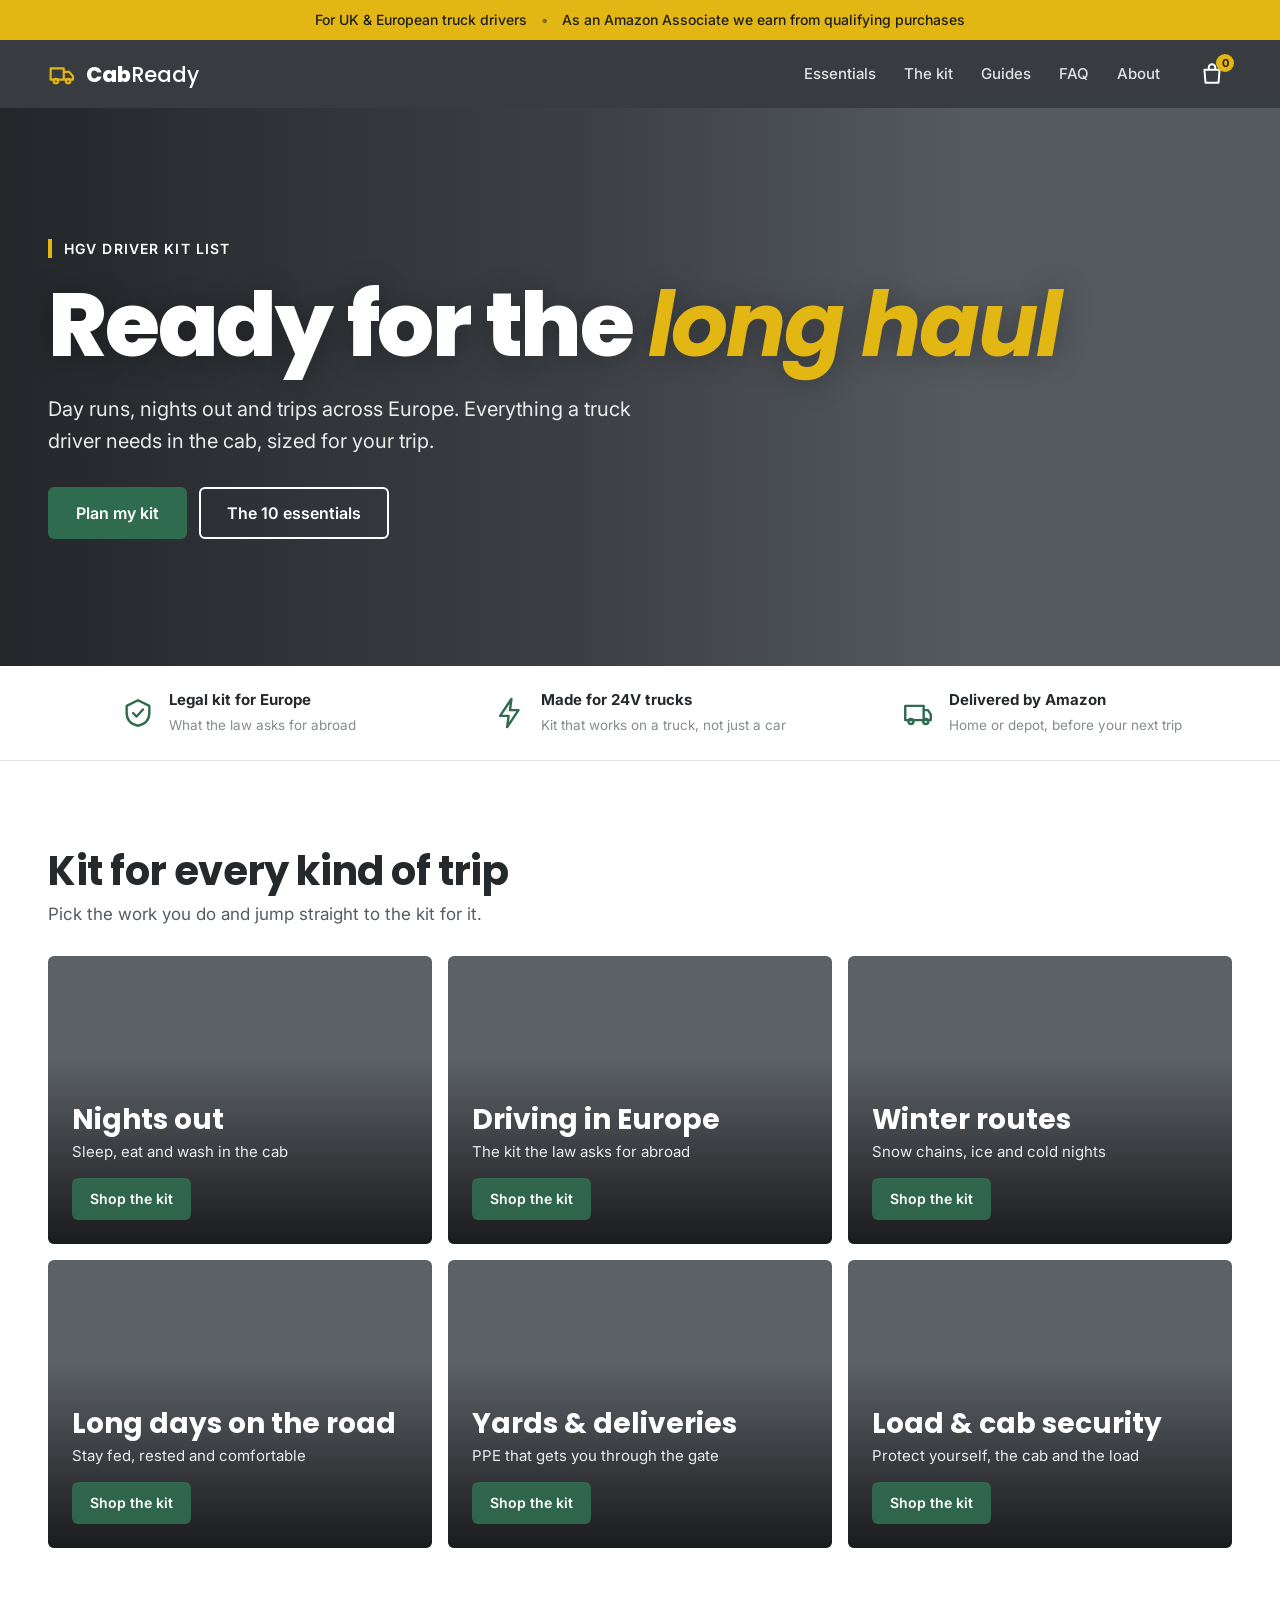
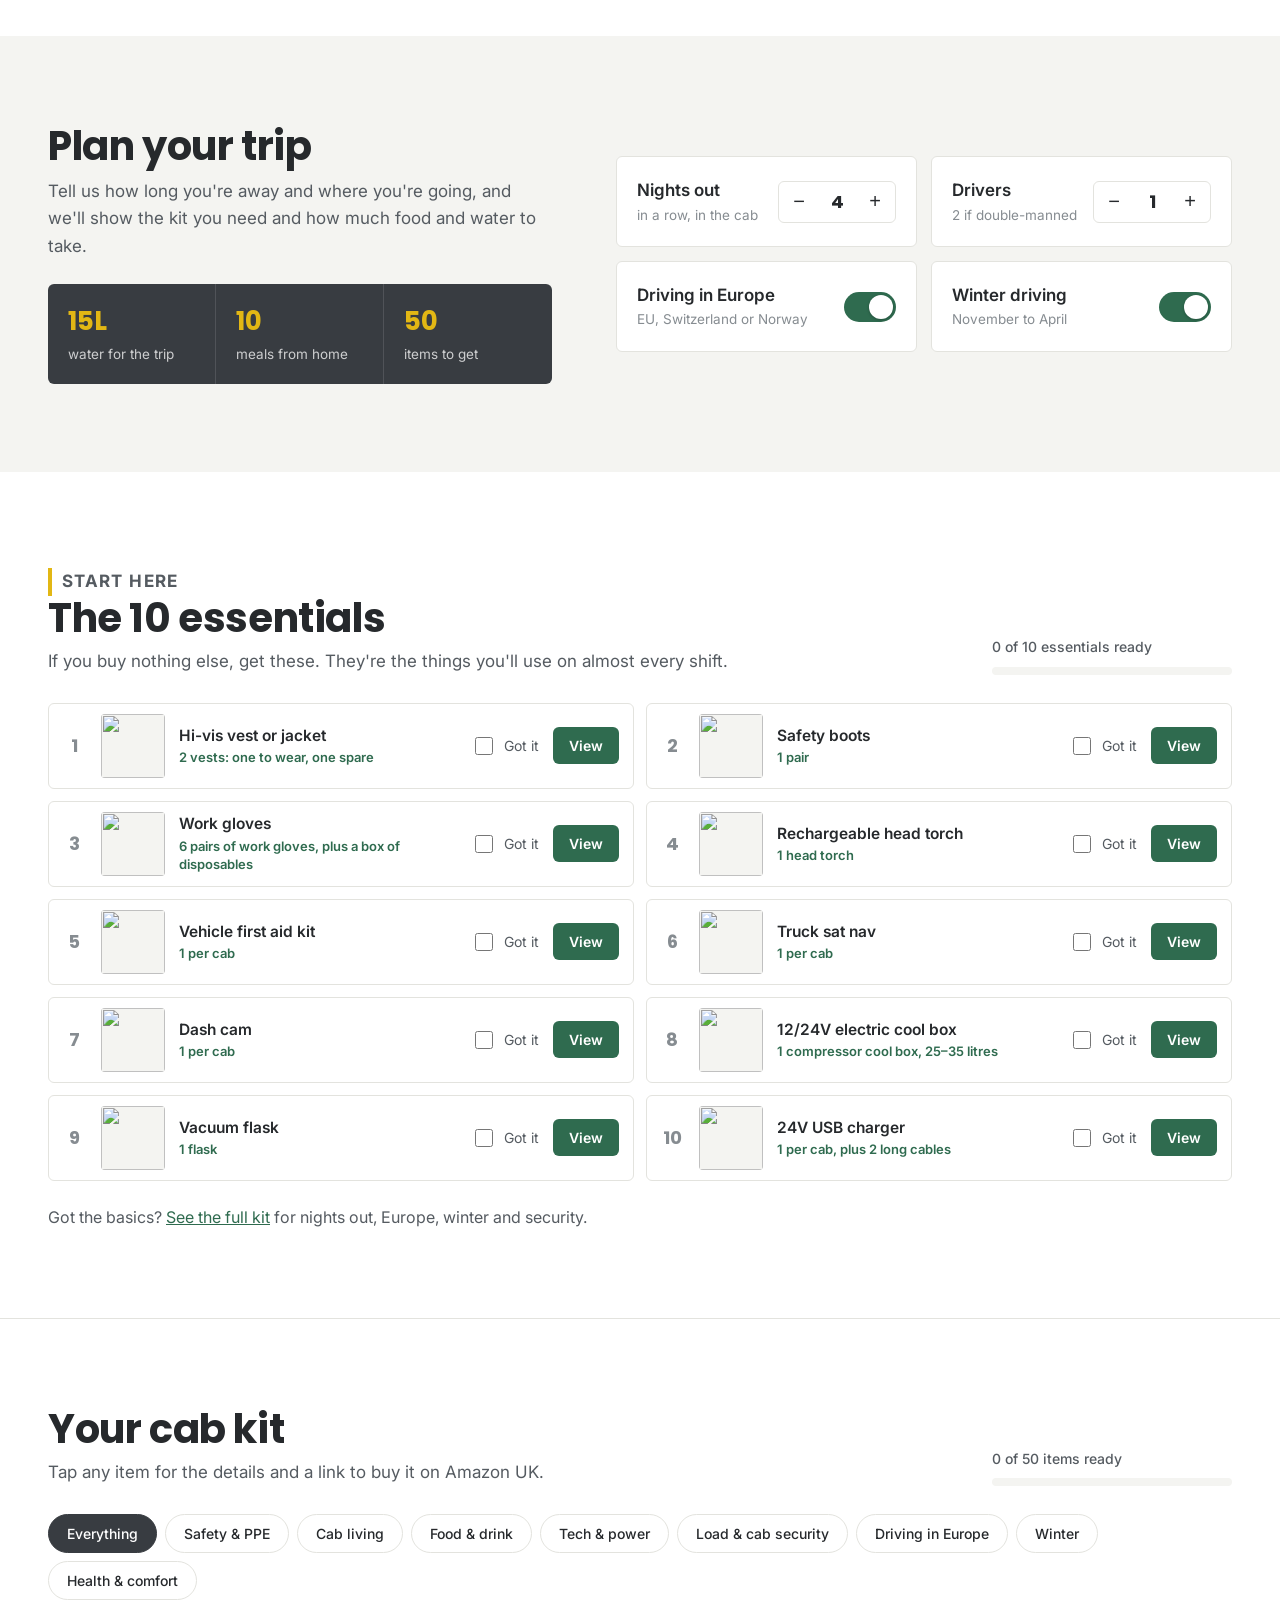
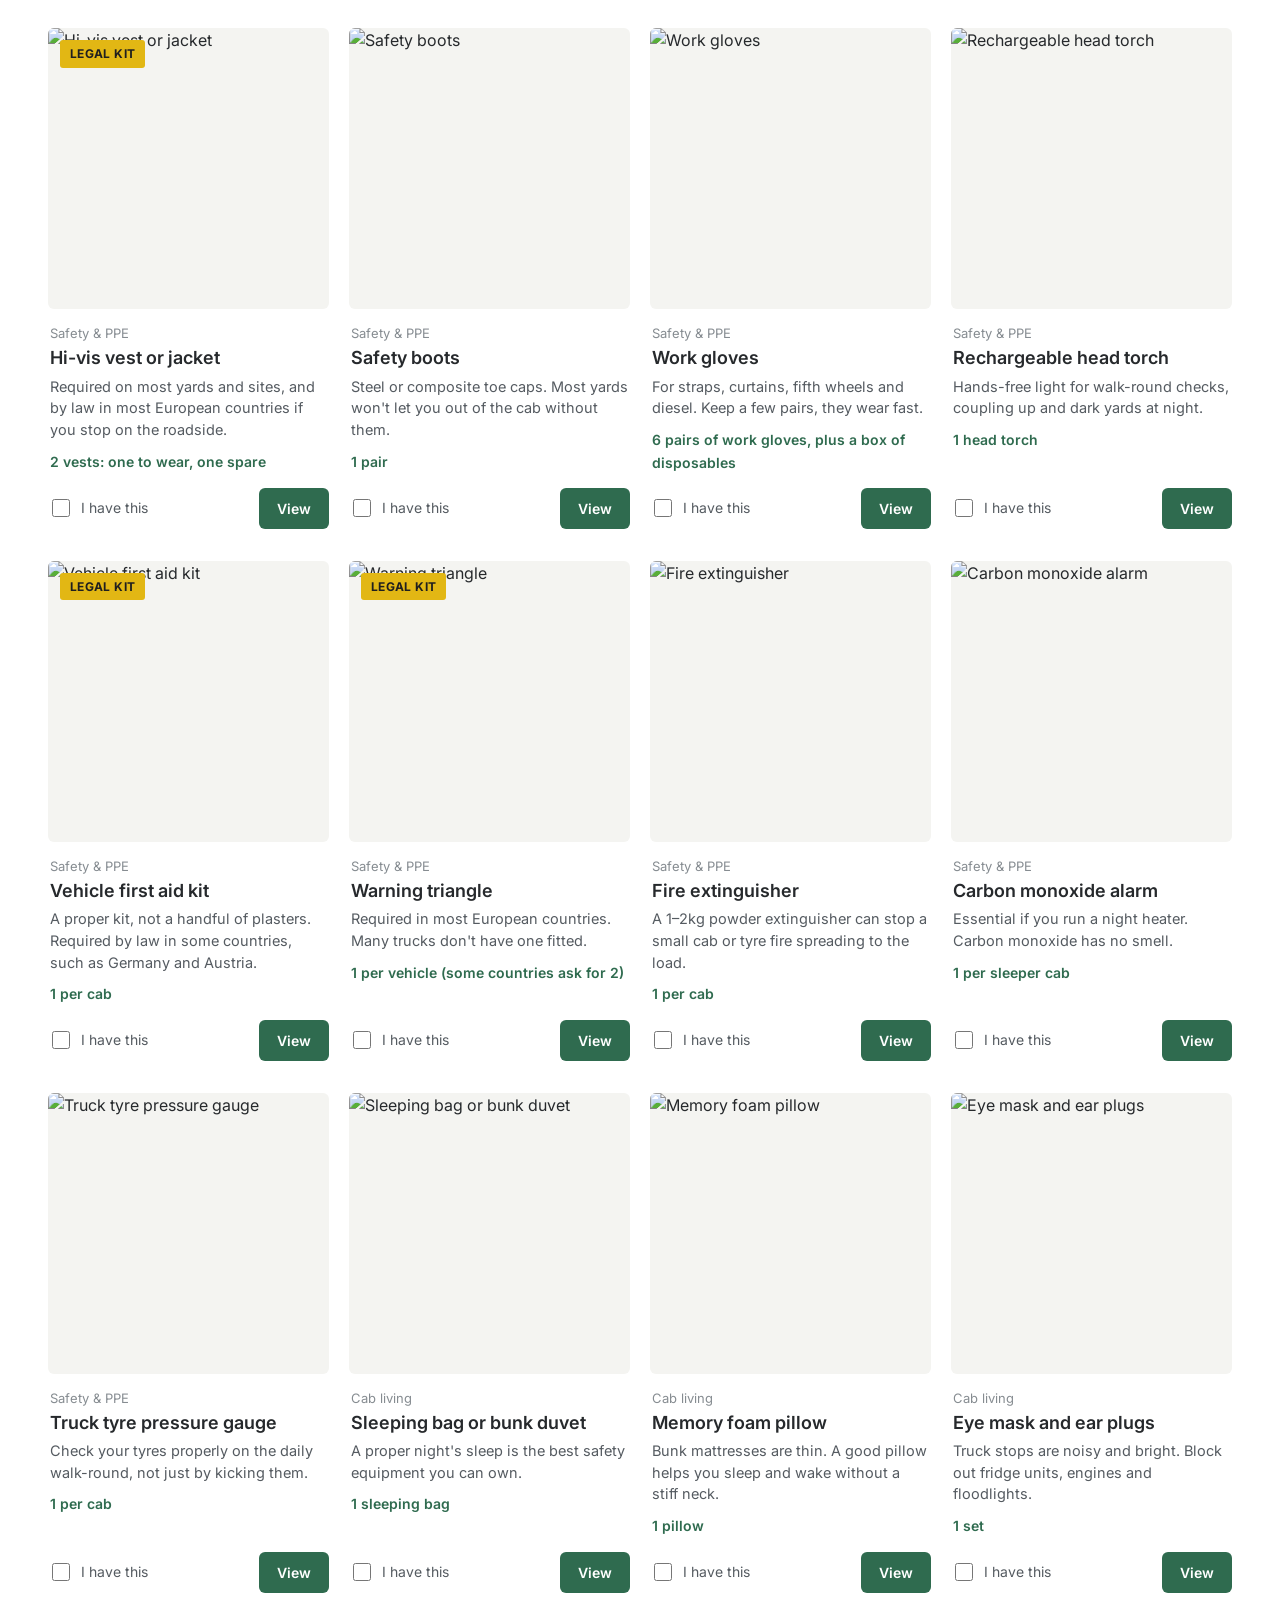
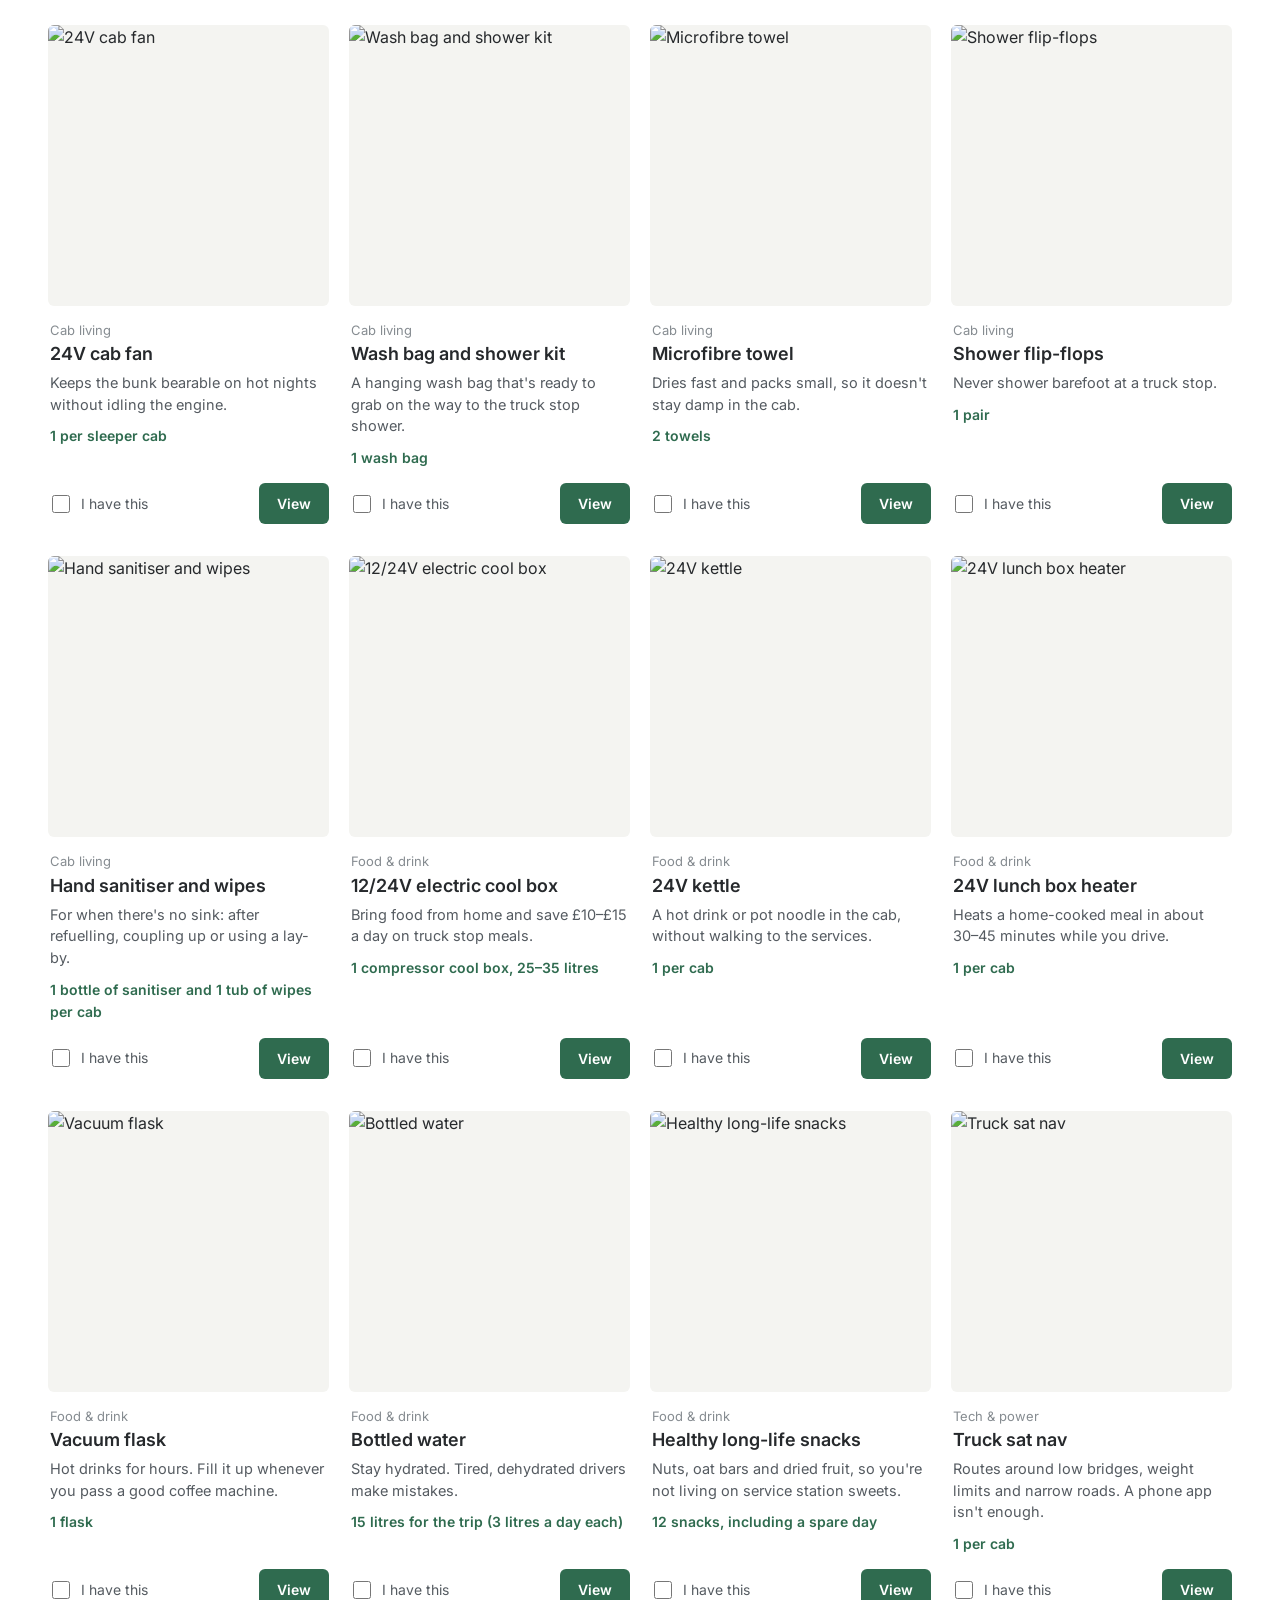
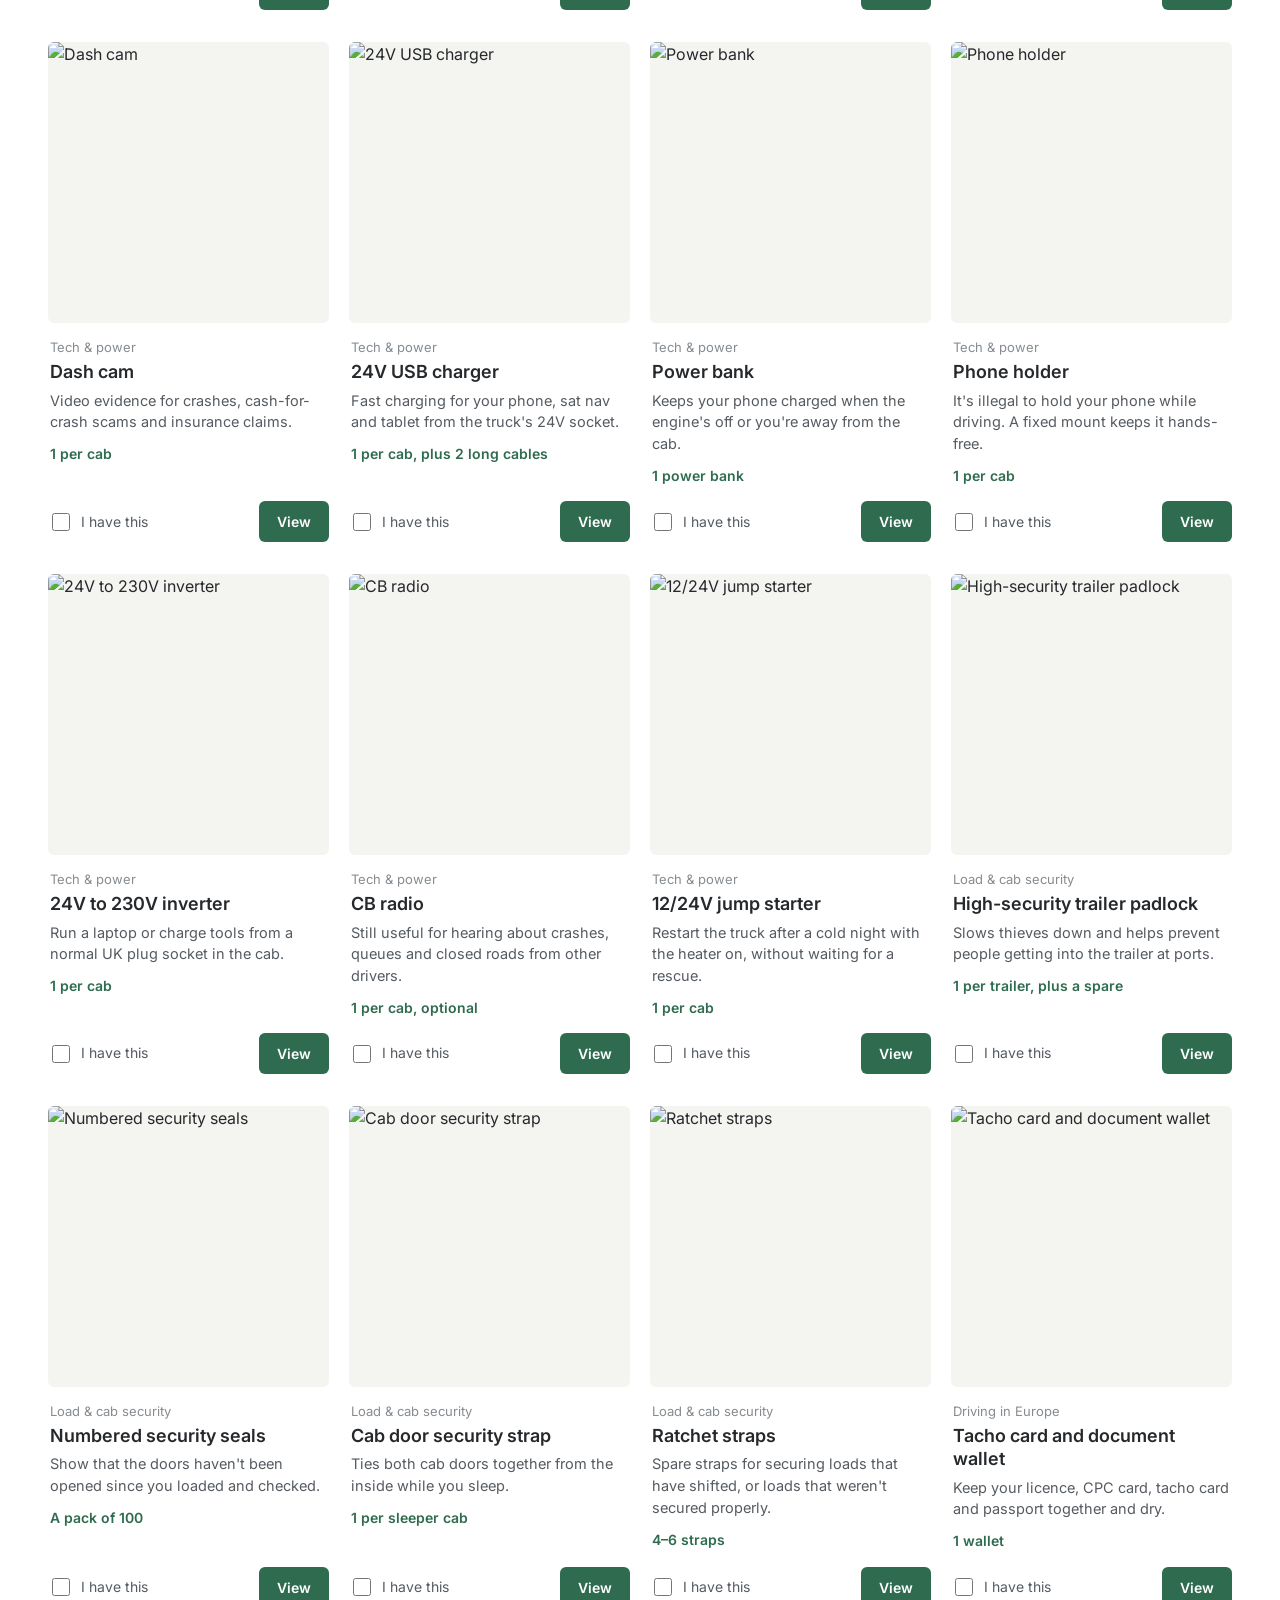
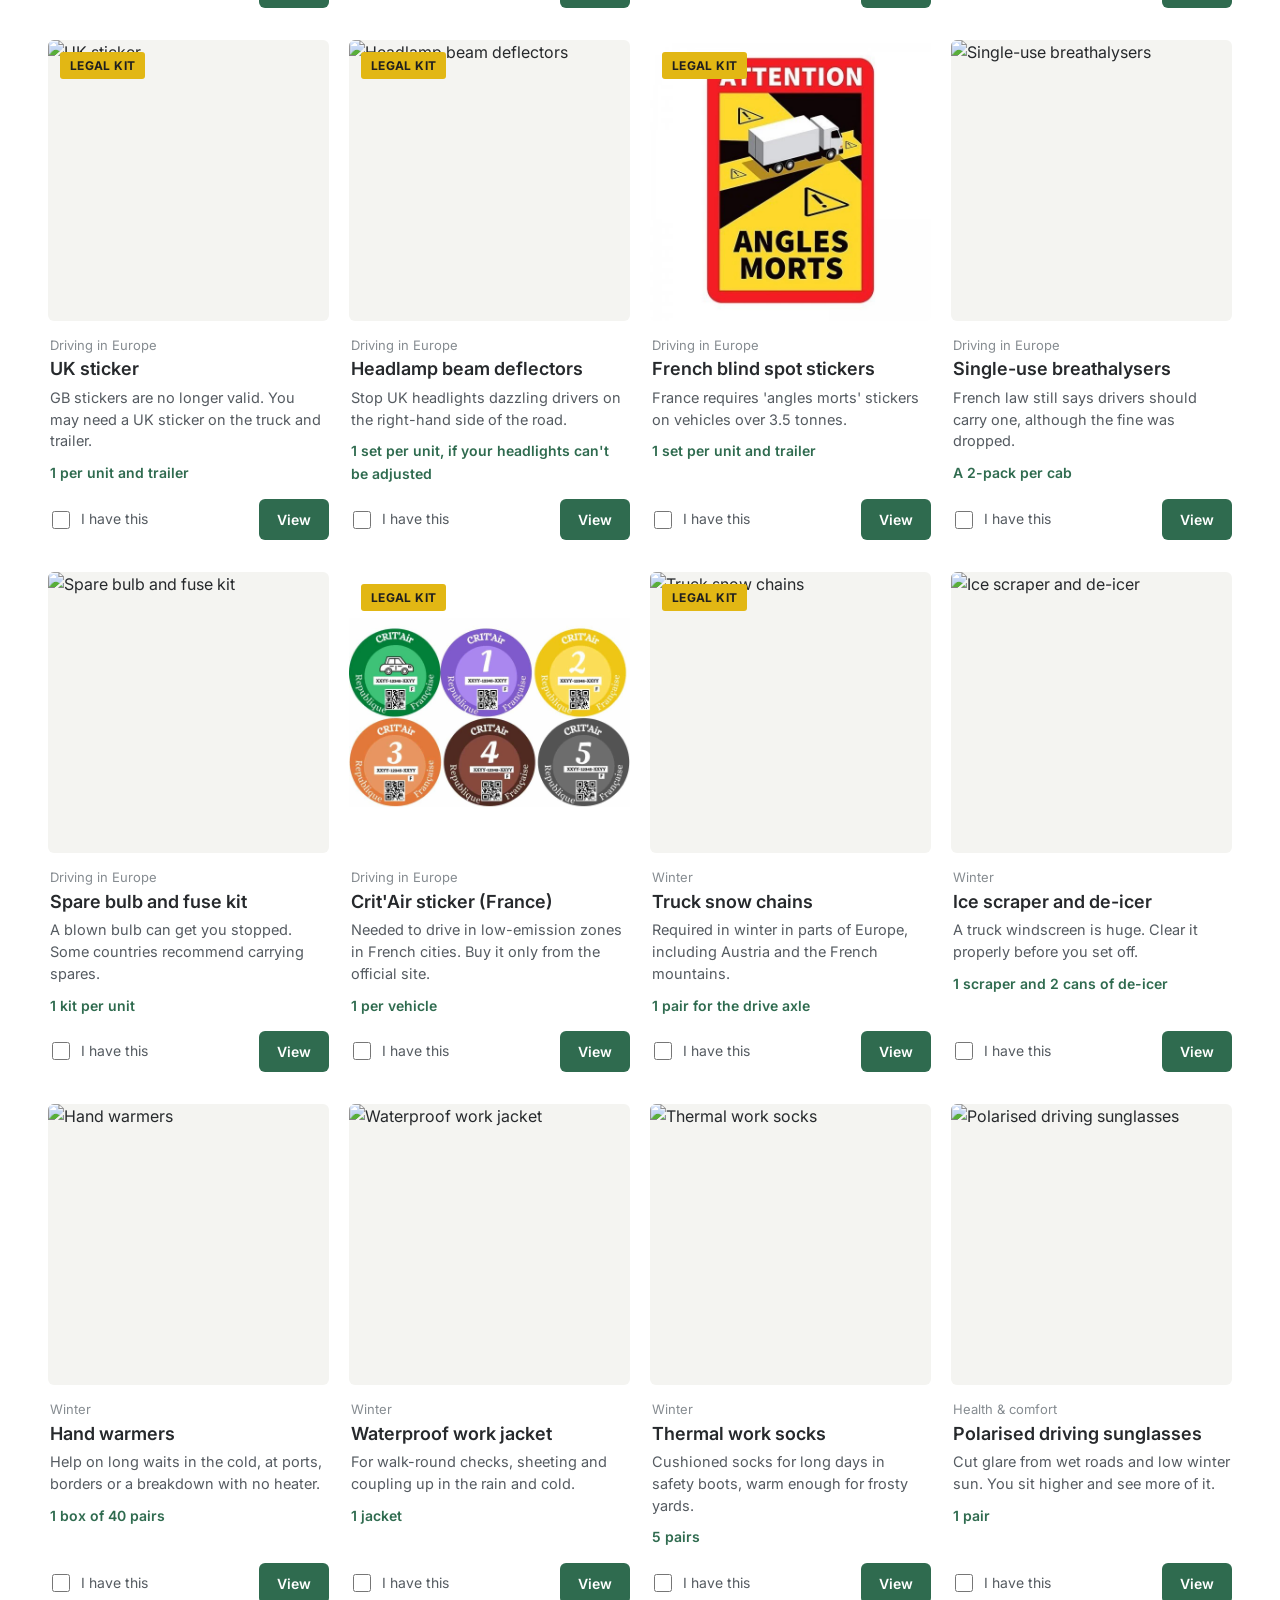
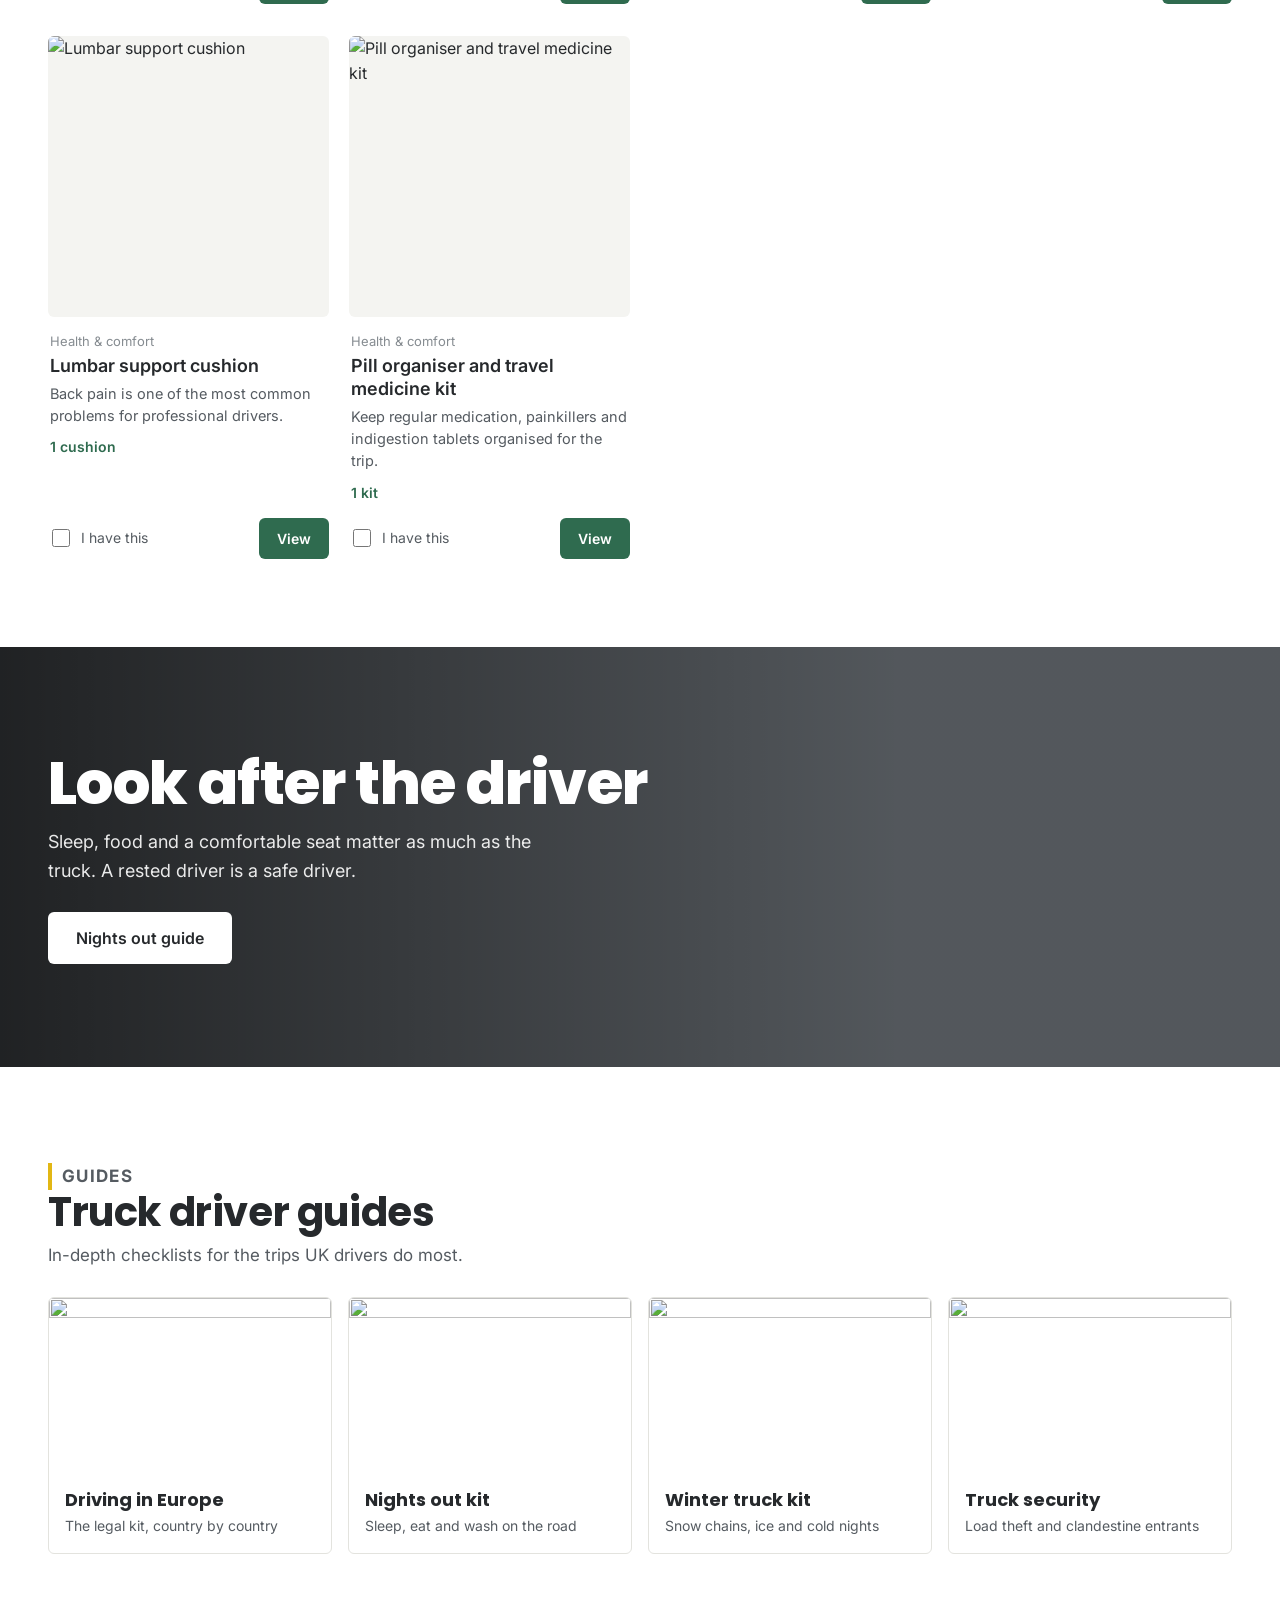
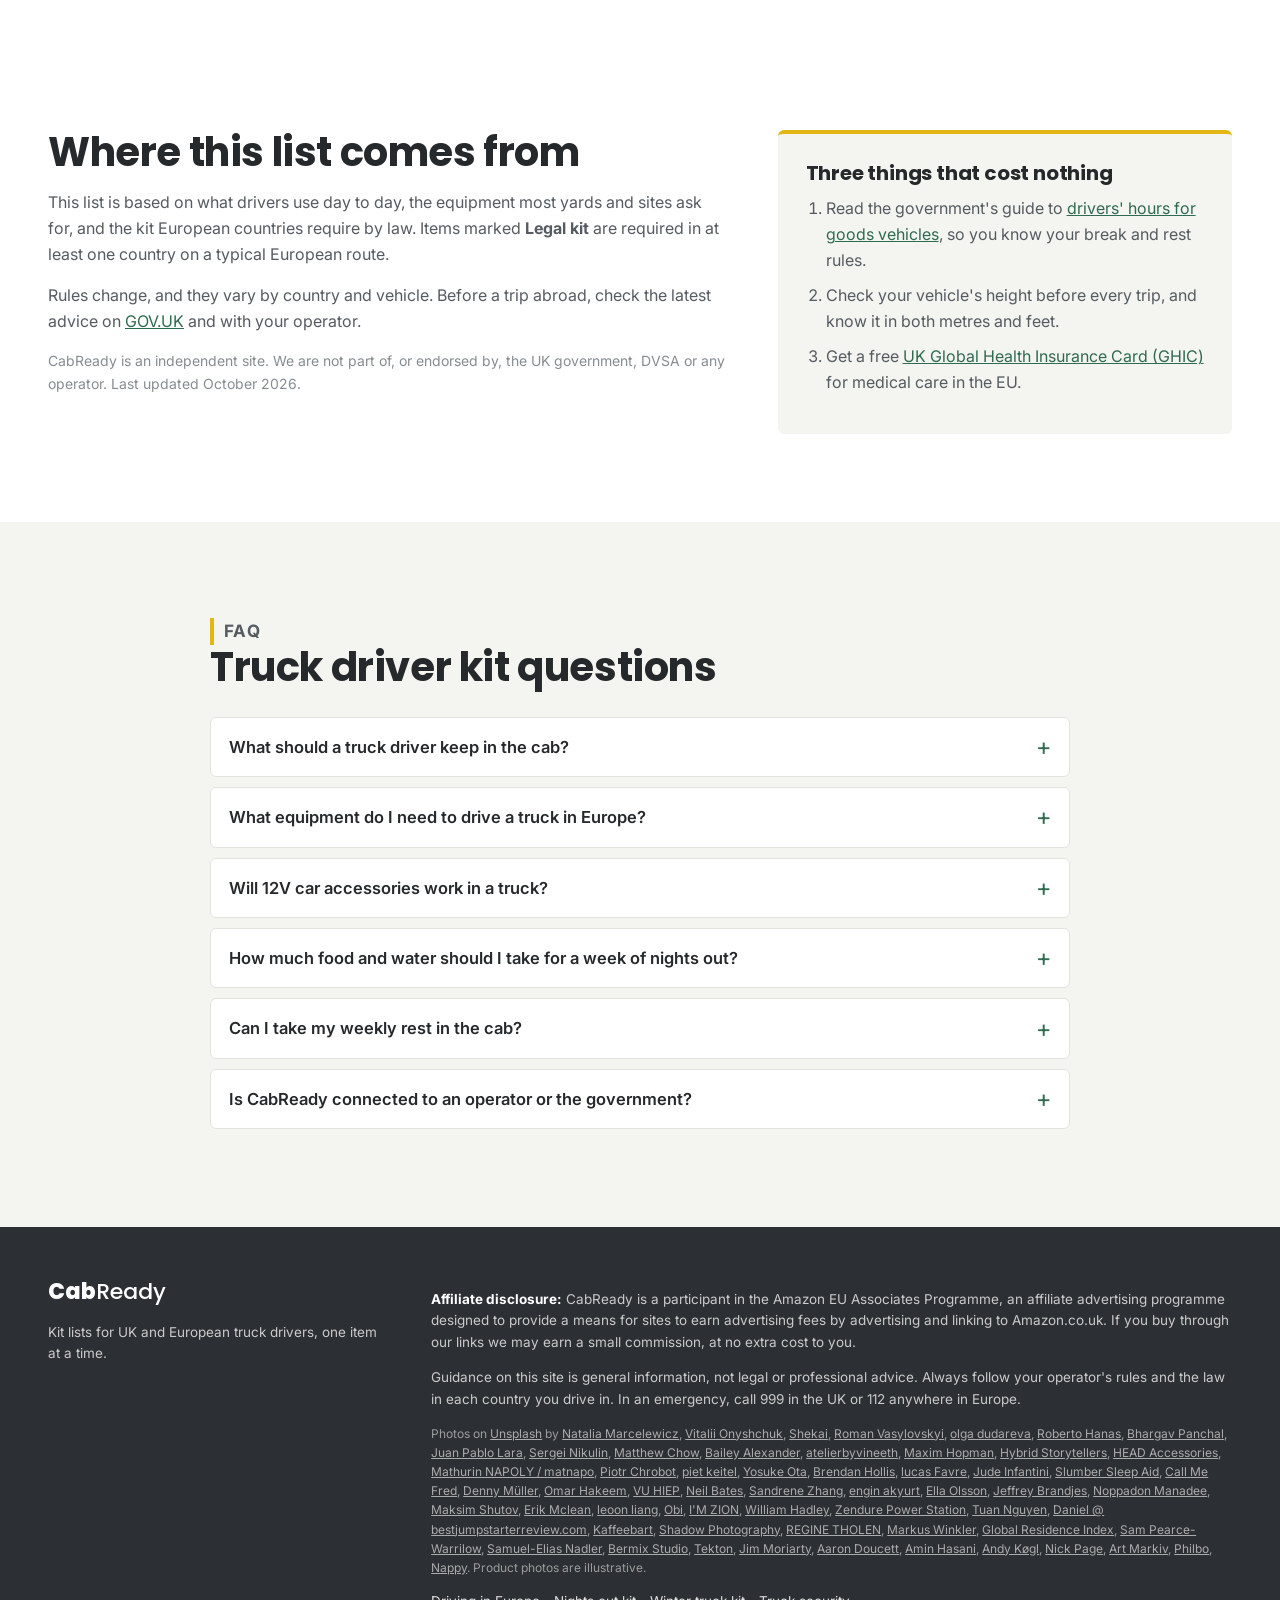
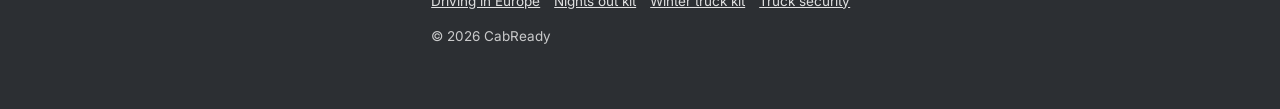
==== commit 079425eb: "Swap product photos and add Crit'Air and blind spot sticker images Replace 17 product photos with cl" ====
--- a/index.html
+++ b/index.html
@@ -207,7 +207,7 @@
         <li class="ess-item ">
           <span class="ess-num">1</span>
           <button type="button" class="ess-open" data-open="hivis" aria-label="More about Hi-vis vest or jacket">
-            <img src="https://images.unsplash.com/photo-1612787114413-a5e60ede7db8?auto=format&fit=crop&w=160&h=160&q=75" alt="" loading="lazy" width="64" height="64">
+            <img src="https://images.unsplash.com/photo-1764328165995-0624c280a6d2?auto=format&fit=crop&w=160&h=160&q=75" alt="" loading="lazy" width="64" height="64">
             <span class="ess-text"><span class="ess-name">Hi-vis vest or jacket</span><span class="ess-qty">2 vests: one to wear, one spare</span></span>
           </button>
           <span class="ess-actions">
@@ -306,7 +306,7 @@
         <li class="ess-item ">
           <span class="ess-num">10</span>
           <button type="button" class="ess-open" data-open="charger" aria-label="More about 24V USB charger">
-            <img src="https://images.unsplash.com/photo-1518613457753-943af5077db6?auto=format&fit=crop&w=160&h=160&q=75" alt="" loading="lazy" width="64" height="64">
+            <img src="https://images.unsplash.com/photo-1752552050371-8360f9c78086?auto=format&fit=crop&w=160&h=160&q=75" alt="" loading="lazy" width="64" height="64">
             <span class="ess-text"><span class="ess-name">24V USB charger</span><span class="ess-qty">1 per cab, plus 2 long cables</span></span>
           </button>
           <span class="ess-actions">
@@ -334,7 +334,7 @@
         <article class="card " data-id="hivis">
           <button type="button" class="card-open" data-open="hivis" aria-label="More about Hi-vis vest or jacket">
             <div class="card-media">
-              <img src="https://images.unsplash.com/photo-1612787114413-a5e60ede7db8?auto=format&fit=crop&w=600&h=600&q=75" alt="Hi-vis vest or jacket" loading="lazy" width="600" height="600">
+              <img src="https://images.unsplash.com/photo-1764328165995-0624c280a6d2?auto=format&fit=crop&w=600&h=600&q=75" alt="Hi-vis vest or jacket" loading="lazy" width="600" height="600">
               <span class="badge">Legal kit</span>
               
             </div>
@@ -429,7 +429,7 @@
         <article class="card " data-id="triangle">
           <button type="button" class="card-open" data-open="triangle" aria-label="More about Warning triangle">
             <div class="card-media">
-              <img src="https://images.unsplash.com/photo-1600609593831-1cd5ffa6930e?auto=format&fit=crop&w=600&h=600&q=75" alt="Warning triangle" loading="lazy" width="600" height="600">
+              <img src="https://images.unsplash.com/photo-1623048793098-1f9638de7c49?auto=format&fit=crop&w=600&h=600&q=75" alt="Warning triangle" loading="lazy" width="600" height="600">
               <span class="badge">Legal kit</span>
               
             </div>
@@ -448,7 +448,7 @@
         <article class="card " data-id="extinguisher">
           <button type="button" class="card-open" data-open="extinguisher" aria-label="More about Fire extinguisher">
             <div class="card-media">
-              <img src="https://images.unsplash.com/photo-1625958936686-a9343dc35b5b?auto=format&fit=crop&w=600&h=600&q=75" alt="Fire extinguisher" loading="lazy" width="600" height="600">
+              <img src="https://images.unsplash.com/photo-1496745109441-36ea45fed379?auto=format&fit=crop&w=600&h=600&q=75" alt="Fire extinguisher" loading="lazy" width="600" height="600">
               
               
             </div>
@@ -486,7 +486,7 @@
         <article class="card " data-id="tyregauge">
           <button type="button" class="card-open" data-open="tyregauge" aria-label="More about Truck tyre pressure gauge">
             <div class="card-media">
-              <img src="https://images.unsplash.com/photo-1513827574967-e763dd0bc329?auto=format&fit=crop&w=600&h=600&q=75" alt="Truck tyre pressure gauge" loading="lazy" width="600" height="600">
+              <img src="https://images.unsplash.com/photo-1568437234382-a8e1e70daa38?auto=format&fit=crop&w=600&h=600&q=75" alt="Truck tyre pressure gauge" loading="lazy" width="600" height="600">
               
               
             </div>
@@ -505,7 +505,7 @@
         <article class="card " data-id="sleepingbag">
           <button type="button" class="card-open" data-open="sleepingbag" aria-label="More about Sleeping bag or bunk duvet">
             <div class="card-media">
-              <img src="https://images.unsplash.com/photo-1558477280-1bfed08ea5db?auto=format&fit=crop&w=600&h=600&q=75" alt="Sleeping bag or bunk duvet" loading="lazy" width="600" height="600">
+              <img src="https://images.unsplash.com/photo-1586191721714-bfa8bd36fd07?auto=format&fit=crop&w=600&h=600&q=75" alt="Sleeping bag or bunk duvet" loading="lazy" width="600" height="600">
               
               
             </div>
@@ -676,7 +676,7 @@
         <article class="card " data-id="kettle">
           <button type="button" class="card-open" data-open="kettle" aria-label="More about 24V kettle">
             <div class="card-media">
-              <img src="https://images.unsplash.com/photo-1594213114663-d94db9b17125?auto=format&fit=crop&w=600&h=600&q=75" alt="24V kettle" loading="lazy" width="600" height="600">
+              <img src="https://images.unsplash.com/photo-1643114786355-ff9e52736eab?auto=format&fit=crop&w=600&h=600&q=75" alt="24V kettle" loading="lazy" width="600" height="600">
               
               
             </div>
@@ -695,7 +695,7 @@
         <article class="card " data-id="lunchheater">
           <button type="button" class="card-open" data-open="lunchheater" aria-label="More about 24V lunch box heater">
             <div class="card-media">
-              <img src="https://images.unsplash.com/photo-1543352632-5a4b24e4d2a6?auto=format&fit=crop&w=600&h=600&q=75" alt="24V lunch box heater" loading="lazy" width="600" height="600">
+              <img src="https://images.unsplash.com/photo-1543353071-c953d88f7033?auto=format&fit=crop&w=600&h=600&q=75" alt="24V lunch box heater" loading="lazy" width="600" height="600">
               
               
             </div>
@@ -809,7 +809,7 @@
         <article class="card " data-id="charger">
           <button type="button" class="card-open" data-open="charger" aria-label="More about 24V USB charger">
             <div class="card-media">
-              <img src="https://images.unsplash.com/photo-1518613457753-943af5077db6?auto=format&fit=crop&w=600&h=600&q=75" alt="24V USB charger" loading="lazy" width="600" height="600">
+              <img src="https://images.unsplash.com/photo-1752552050371-8360f9c78086?auto=format&fit=crop&w=600&h=600&q=75" alt="24V USB charger" loading="lazy" width="600" height="600">
               
               
             </div>
@@ -885,7 +885,7 @@
         <article class="card " data-id="cbradio">
           <button type="button" class="card-open" data-open="cbradio" aria-label="More about CB radio">
             <div class="card-media">
-              <img src="https://images.unsplash.com/photo-1771581133326-4b32949d8e5f?auto=format&fit=crop&w=600&h=600&q=75" alt="CB radio" loading="lazy" width="600" height="600">
+              <img src="https://images.unsplash.com/photo-1749786623960-d6a2977ed899?auto=format&fit=crop&w=600&h=600&q=75" alt="CB radio" loading="lazy" width="600" height="600">
               
               
             </div>
@@ -904,7 +904,7 @@
         <article class="card " data-id="jumpstarter">
           <button type="button" class="card-open" data-open="jumpstarter" aria-label="More about 12/24V jump starter">
             <div class="card-media">
-              <img src="https://images.unsplash.com/photo-1535190458486-5fc153d35688?auto=format&fit=crop&w=600&h=600&q=75" alt="12/24V jump starter" loading="lazy" width="600" height="600">
+              <img src="https://images.unsplash.com/photo-1597766321604-9de3ff9e93e2?auto=format&fit=crop&w=600&h=600&q=75" alt="12/24V jump starter" loading="lazy" width="600" height="600">
               
               
             </div>
@@ -923,7 +923,7 @@
         <article class="card " data-id="padlock">
           <button type="button" class="card-open" data-open="padlock" aria-label="More about High-security trailer padlock">
             <div class="card-media">
-              <img src="https://images.unsplash.com/photo-1555529902-5261145633bf?auto=format&fit=crop&w=600&h=600&q=75" alt="High-security trailer padlock" loading="lazy" width="600" height="600">
+              <img src="https://images.unsplash.com/photo-1635602739175-bab409a6e94c?auto=format&fit=crop&w=600&h=600&q=75" alt="High-security trailer padlock" loading="lazy" width="600" height="600">
               
               
             </div>
@@ -942,7 +942,7 @@
         <article class="card " data-id="seals">
           <button type="button" class="card-open" data-open="seals" aria-label="More about Numbered security seals">
             <div class="card-media">
-              <img src="https://images.unsplash.com/photo-1766157669389-06fbb2489d72?auto=format&fit=crop&w=600&h=600&q=75" alt="Numbered security seals" loading="lazy" width="600" height="600">
+              <img src="https://images.unsplash.com/photo-1620092802344-83ac90398e7c?auto=format&fit=crop&w=600&h=600&q=75" alt="Numbered security seals" loading="lazy" width="600" height="600">
               
               
             </div>
@@ -961,7 +961,7 @@
         <article class="card " data-id="doorstrap">
           <button type="button" class="card-open" data-open="doorstrap" aria-label="More about Cab door security strap">
             <div class="card-media">
-              <img src="https://images.unsplash.com/photo-1548863070-75fbb819c668?auto=format&fit=crop&w=600&h=600&q=75" alt="Cab door security strap" loading="lazy" width="600" height="600">
+              <img src="https://images.unsplash.com/photo-1790706326938-075631b74983?auto=format&fit=crop&w=600&h=600&q=75" alt="Cab door security strap" loading="lazy" width="600" height="600">
               
               
             </div>
@@ -1056,7 +1056,7 @@
         <article class="card " data-id="blindspot">
           <button type="button" class="card-open" data-open="blindspot" aria-label="More about French blind spot stickers">
             <div class="card-media">
-              <img src="https://images.unsplash.com/photo-1768554058655-ffc14e476826?auto=format&fit=crop&w=600&h=600&q=75" alt="French blind spot stickers" loading="lazy" width="600" height="600">
+              <img src="images/blindspot.jpg" alt="French blind spot stickers" loading="lazy" width="600" height="600">
               <span class="badge">Legal kit</span>
               
             </div>
@@ -1075,7 +1075,7 @@
         <article class="card " data-id="breathalyser">
           <button type="button" class="card-open" data-open="breathalyser" aria-label="More about Single-use breathalysers">
             <div class="card-media">
-              <img src="https://images.unsplash.com/photo-1602607771743-9f829d8419e9?auto=format&fit=crop&w=600&h=600&q=75" alt="Single-use breathalysers" loading="lazy" width="600" height="600">
+              <img src="https://images.unsplash.com/photo-1676629922083-96d147ab81a9?auto=format&fit=crop&w=600&h=600&q=75" alt="Single-use breathalysers" loading="lazy" width="600" height="600">
               
               
             </div>
@@ -1113,7 +1113,7 @@
         <article class="card " data-id="critair">
           <button type="button" class="card-open" data-open="critair" aria-label="More about Crit'Air sticker (France)">
             <div class="card-media">
-              <img src="https://images.unsplash.com/photo-1621981386829-9b458a2cddde?auto=format&fit=crop&w=600&h=600&q=75" alt="Crit'Air sticker (France)" loading="lazy" width="600" height="600">
+              <img src="images/critair.jpg" alt="Crit'Air sticker (France)" loading="lazy" width="600" height="600">
               <span class="badge">Legal kit</span>
               
             </div>
@@ -1382,7 +1382,7 @@
           Amazon.co.uk. If you buy through our links we may earn a small commission, at no extra cost to you.
         </p>
         <p>Guidance on this site is general information, not legal or professional advice. Always follow your operator's rules and the law in each country you drive in. In an emergency, call 999 in the UK or 112 anywhere in Europe.</p>
-        <p class="credits" id="credits"><!--pre:credits-->Photos on <a href='https://unsplash.com' target='_blank' rel='noopener'>Unsplash</a> by <a href="https://unsplash.com/@nataliila" target="_blank" rel="noopener">Natalia Marcelewicz</a>, <a href="https://unsplash.com/@true_zuzu" target="_blank" rel="noopener">Vitalii Onyshchuk</a>, <a href="https://unsplash.com/@shekai" target="_blank" rel="noopener">Shekai</a>, <a href="https://unsplash.com/@rvasilovski" target="_blank" rel="noopener">Roman Vasylovskyi</a>, <a href="https://unsplash.com/@oliandud" target="_blank" rel="noopener">olga dudareva</a>, <a href="https://unsplash.com/@snuka" target="_blank" rel="noopener">Roberto Hanas</a>, <a href="https://unsplash.com/@bhargavpanchal1986" target="_blank" rel="noopener">Bhargav Panchal</a>, <a href="https://unsplash.com/@sanpablico" target="_blank" rel="noopener">Juan Pablo Lara</a>, <a href="https://unsplash.com/@nik_photta" target="_blank" rel="noopener">Sergei Nikulin</a>, <a href="https://unsplash.com/@matthewchow" target="_blank" rel="noopener">Matthew Chow</a>, <a href="https://unsplash.com/@baileyal3xander" target="_blank" rel="noopener">Bailey Alexander</a>, <a href="https://unsplash.com/@raecaspar" target="_blank" rel="noopener">Caspar Rae</a>, <a href="https://unsplash.com/@nampoh" target="_blank" rel="noopener">Maxim Hopman</a>, <a href="https://unsplash.com/@hybridstorytellers" target="_blank" rel="noopener">Hybrid Storytellers</a>, <a href="https://unsplash.com/@headaccessories" target="_blank" rel="noopener">HEAD Accessories</a>, <a href="https://unsplash.com/@matnapo" target="_blank" rel="noopener">Mathurin NAPOLY / matnapo</a>, <a href="https://unsplash.com/@kevphotomcr" target="_blank" rel="noopener">Tak Kei Wong</a>, <a href="https://unsplash.com/@galaxim" target="_blank" rel="noopener">은 하</a>, <a href="https://unsplash.com/@yosuke_ota" target="_blank" rel="noopener">Yosuke Ota</a>, <a href="https://unsplash.com/@spacexuan" target="_blank" rel="noopener">Crystal Kwok</a>, <a href="https://unsplash.com/@allaperto" target="_blank" rel="noopener">Felix M. Dorn</a>, <a href="https://unsplash.com/@judowoodo_" target="_blank" rel="noopener">Jude Infantini</a>, <a href="https://unsplash.com/@slumbercbn" target="_blank" rel="noopener">Slumber Sleep Aid</a>, <a href="https://unsplash.com/@callmefred" target="_blank" rel="noopener">Call Me Fred</a>, <a href="https://unsplash.com/@redaquamedia" target="_blank" rel="noopener">Denny Müller</a>, <a href="https://unsplash.com/@omarhakeem" target="_blank" rel="noopener">Omar Hakeem</a>, <a href="https://unsplash.com/@vudinhhiep" target="_blank" rel="noopener">VU HIEP</a>, <a href="https://unsplash.com/@ngbates" target="_blank" rel="noopener">Neil Bates</a>, <a href="https://unsplash.com/@sandrene" target="_blank" rel="noopener">Sandrene Zhang</a>, <a href="https://unsplash.com/@lauraadaiphoto" target="_blank" rel="noopener">laura adai</a>, <a href="https://unsplash.com/@ellaolsson" target="_blank" rel="noopener">Ella Olsson</a>, <a href="https://unsplash.com/@jeffreyfotografie" target="_blank" rel="noopener">Jeffrey Brandjes</a>, <a href="https://unsplash.com/@nutnp" target="_blank" rel="noopener">Noppadon Manadee</a>, <a href="https://unsplash.com/@maksimshutov" target="_blank" rel="noopener">Maksim Shutov</a>, <a href="https://unsplash.com/@introspectivedsgn" target="_blank" rel="noopener">Erik Mclean</a>, <a href="https://unsplash.com/@leoonliang" target="_blank" rel="noopener">leoon liang</a>, <a href="https://unsplash.com/@mib32" target="_blank" rel="noopener">Anton Murygin</a>, <a href="https://unsplash.com/@ziontech" target="_blank" rel="noopener">I'M ZION</a>, <a href="https://unsplash.com/@william_hadley_us" target="_blank" rel="noopener">William Hadley</a>, <a href="https://unsplash.com/@zendure" target="_blank" rel="noopener">Zendure Power Station</a>, <a href="https://unsplash.com/@anorak52" target="_blank" rel="noopener">Eugen Brazhnikov</a>, <a href="https://unsplash.com/@riiiis" target="_blank" rel="noopener">riis riiiis</a>, <a href="https://unsplash.com/@dizzydizz" target="_blank" rel="noopener">Zaqy Al Fattah</a>, <a href="https://unsplash.com/@flamingaia" target="_blank" rel="noopener">Gaia Armellin</a>, <a href="https://unsplash.com/@markuswinkler" target="_blank" rel="noopener">Markus Winkler</a>, <a href="https://unsplash.com/@globalresidenceindex" target="_blank" rel="noopener">Global Residence Index</a>, <a href="https://unsplash.com/@sjpw" target="_blank" rel="noopener">Sam Pearce-Warrilow</a>, <a href="https://unsplash.com/@mrsamuelelias" target="_blank" rel="noopener">Samuel-Elias Nadler</a>, <a href="https://unsplash.com/@p_kuzovkova" target="_blank" rel="noopener">Polina Kuzovkova</a>, <a href="https://unsplash.com/@edrecestansberry" target="_blank" rel="noopener">Edrece Stansberry</a>, <a href="https://unsplash.com/@tekton_tools" target="_blank" rel="noopener">Tekton</a>, <a href="https://unsplash.com/@ibrahimboran" target="_blank" rel="noopener">Ibrahim Boran</a>, <a href="https://unsplash.com/@jim_moriarty" target="_blank" rel="noopener">Jim Moriarty</a>, <a href="https://unsplash.com/@adoucett" target="_blank" rel="noopener">Aaron Doucett</a>, <a href="https://unsplash.com/@aminhasani" target="_blank" rel="noopener">Amin Hasani</a>, <a href="https://unsplash.com/@thevisiter" target="_blank" rel="noopener">Andy Køgl</a>, <a href="https://unsplash.com/@nickpage" target="_blank" rel="noopener">Nick Page</a>, <a href="https://unsplash.com/@artmarkiv" target="_blank" rel="noopener">Art Markiv</a>, <a href="https://unsplash.com/@iamphilbo" target="_blank" rel="noopener">Philbo</a>, <a href="https://unsplash.com/@nappystudio" target="_blank" rel="noopener">Nappy</a>. Product photos are illustrative.<!--/pre:credits--></p>
+        <p class="credits" id="credits"><!--pre:credits-->Photos on <a href='https://unsplash.com' target='_blank' rel='noopener'>Unsplash</a> by <a href="https://unsplash.com/@nataliila" target="_blank" rel="noopener">Natalia Marcelewicz</a>, <a href="https://unsplash.com/@true_zuzu" target="_blank" rel="noopener">Vitalii Onyshchuk</a>, <a href="https://unsplash.com/@shekai" target="_blank" rel="noopener">Shekai</a>, <a href="https://unsplash.com/@rvasilovski" target="_blank" rel="noopener">Roman Vasylovskyi</a>, <a href="https://unsplash.com/@oliandud" target="_blank" rel="noopener">olga dudareva</a>, <a href="https://unsplash.com/@snuka" target="_blank" rel="noopener">Roberto Hanas</a>, <a href="https://unsplash.com/@bhargavpanchal1986" target="_blank" rel="noopener">Bhargav Panchal</a>, <a href="https://unsplash.com/@sanpablico" target="_blank" rel="noopener">Juan Pablo Lara</a>, <a href="https://unsplash.com/@nik_photta" target="_blank" rel="noopener">Sergei Nikulin</a>, <a href="https://unsplash.com/@matthewchow" target="_blank" rel="noopener">Matthew Chow</a>, <a href="https://unsplash.com/@baileyal3xander" target="_blank" rel="noopener">Bailey Alexander</a>, <a href="https://unsplash.com/@atelierbyvineeth" target="_blank" rel="noopener">atelierbyvineeth</a>, <a href="https://unsplash.com/@nampoh" target="_blank" rel="noopener">Maxim Hopman</a>, <a href="https://unsplash.com/@hybridstorytellers" target="_blank" rel="noopener">Hybrid Storytellers</a>, <a href="https://unsplash.com/@headaccessories" target="_blank" rel="noopener">HEAD Accessories</a>, <a href="https://unsplash.com/@matnapo" target="_blank" rel="noopener">Mathurin NAPOLY / matnapo</a>, <a href="https://unsplash.com/@chrumo" target="_blank" rel="noopener">Piotr Chrobot</a>, <a href="https://unsplash.com/@piet_keitel" target="_blank" rel="noopener">piet keitel</a>, <a href="https://unsplash.com/@yosuke_ota" target="_blank" rel="noopener">Yosuke Ota</a>, <a href="https://unsplash.com/@brendanhollis" target="_blank" rel="noopener">Brendan Hollis</a>, <a href="https://unsplash.com/@we_are_rising" target="_blank" rel="noopener">lucas Favre</a>, <a href="https://unsplash.com/@judowoodo_" target="_blank" rel="noopener">Jude Infantini</a>, <a href="https://unsplash.com/@slumbercbn" target="_blank" rel="noopener">Slumber Sleep Aid</a>, <a href="https://unsplash.com/@callmefred" target="_blank" rel="noopener">Call Me Fred</a>, <a href="https://unsplash.com/@redaquamedia" target="_blank" rel="noopener">Denny Müller</a>, <a href="https://unsplash.com/@omarhakeem" target="_blank" rel="noopener">Omar Hakeem</a>, <a href="https://unsplash.com/@vudinhhiep" target="_blank" rel="noopener">VU HIEP</a>, <a href="https://unsplash.com/@ngbates" target="_blank" rel="noopener">Neil Bates</a>, <a href="https://unsplash.com/@sandrene" target="_blank" rel="noopener">Sandrene Zhang</a>, <a href="https://unsplash.com/@enginakyurt" target="_blank" rel="noopener">engin akyurt</a>, <a href="https://unsplash.com/@ellaolsson" target="_blank" rel="noopener">Ella Olsson</a>, <a href="https://unsplash.com/@jeffreyfotografie" target="_blank" rel="noopener">Jeffrey Brandjes</a>, <a href="https://unsplash.com/@nutnp" target="_blank" rel="noopener">Noppadon Manadee</a>, <a href="https://unsplash.com/@maksimshutov" target="_blank" rel="noopener">Maksim Shutov</a>, <a href="https://unsplash.com/@introspectivedsgn" target="_blank" rel="noopener">Erik Mclean</a>, <a href="https://unsplash.com/@leoonliang" target="_blank" rel="noopener">leoon liang</a>, <a href="https://unsplash.com/@obionyeador" target="_blank" rel="noopener">Obi</a>, <a href="https://unsplash.com/@ziontech" target="_blank" rel="noopener">I'M ZION</a>, <a href="https://unsplash.com/@william_hadley_us" target="_blank" rel="noopener">William Hadley</a>, <a href="https://unsplash.com/@zendure" target="_blank" rel="noopener">Zendure Power Station</a>, <a href="https://unsplash.com/@anhtuannl" target="_blank" rel="noopener">Tuan Nguyen</a>, <a href="https://unsplash.com/@jumpstarterexpert" target="_blank" rel="noopener">Daniel @ bestjumpstarterreview.com</a>, <a href="https://unsplash.com/@kaffeebart" target="_blank" rel="noopener">Kaffeebart</a>, <a href="https://unsplash.com/@shadow_photography2008" target="_blank" rel="noopener">Shadow Photography</a>, <a href="https://unsplash.com/@designbytholen" target="_blank" rel="noopener">REGINE THOLEN</a>, <a href="https://unsplash.com/@markuswinkler" target="_blank" rel="noopener">Markus Winkler</a>, <a href="https://unsplash.com/@globalresidenceindex" target="_blank" rel="noopener">Global Residence Index</a>, <a href="https://unsplash.com/@sjpw" target="_blank" rel="noopener">Sam Pearce-Warrilow</a>, <a href="https://unsplash.com/@mrsamuelelias" target="_blank" rel="noopener">Samuel-Elias Nadler</a>, <a href="https://unsplash.com/@bermixstudio" target="_blank" rel="noopener">Bermix Studio</a>, <a href="https://unsplash.com/@tekton_tools" target="_blank" rel="noopener">Tekton</a>, <a href="https://unsplash.com/@jim_moriarty" target="_blank" rel="noopener">Jim Moriarty</a>, <a href="https://unsplash.com/@adoucett" target="_blank" rel="noopener">Aaron Doucett</a>, <a href="https://unsplash.com/@aminhasani" target="_blank" rel="noopener">Amin Hasani</a>, <a href="https://unsplash.com/@thevisiter" target="_blank" rel="noopener">Andy Køgl</a>, <a href="https://unsplash.com/@nickpage" target="_blank" rel="noopener">Nick Page</a>, <a href="https://unsplash.com/@artmarkiv" target="_blank" rel="noopener">Art Markiv</a>, <a href="https://unsplash.com/@iamphilbo" target="_blank" rel="noopener">Philbo</a>, <a href="https://unsplash.com/@nappystudio" target="_blank" rel="noopener">Nappy</a>. Product photos are illustrative.<!--/pre:credits--></p>
         <p class="footer-guides"><!--pre:footerguides--><a href="driving-a-truck-in-europe/">Driving in Europe</a><a href="truck-nights-out-kit/">Nights out kit</a><a href="winter-truck-kit/">Winter truck kit</a><a href="truck-security/">Truck security</a><!--/pre:footerguides--></p>
         <p>© <span id="year"><!--pre:year-->2026<!--/pre:year--></span> CabReady</p>
       </div>
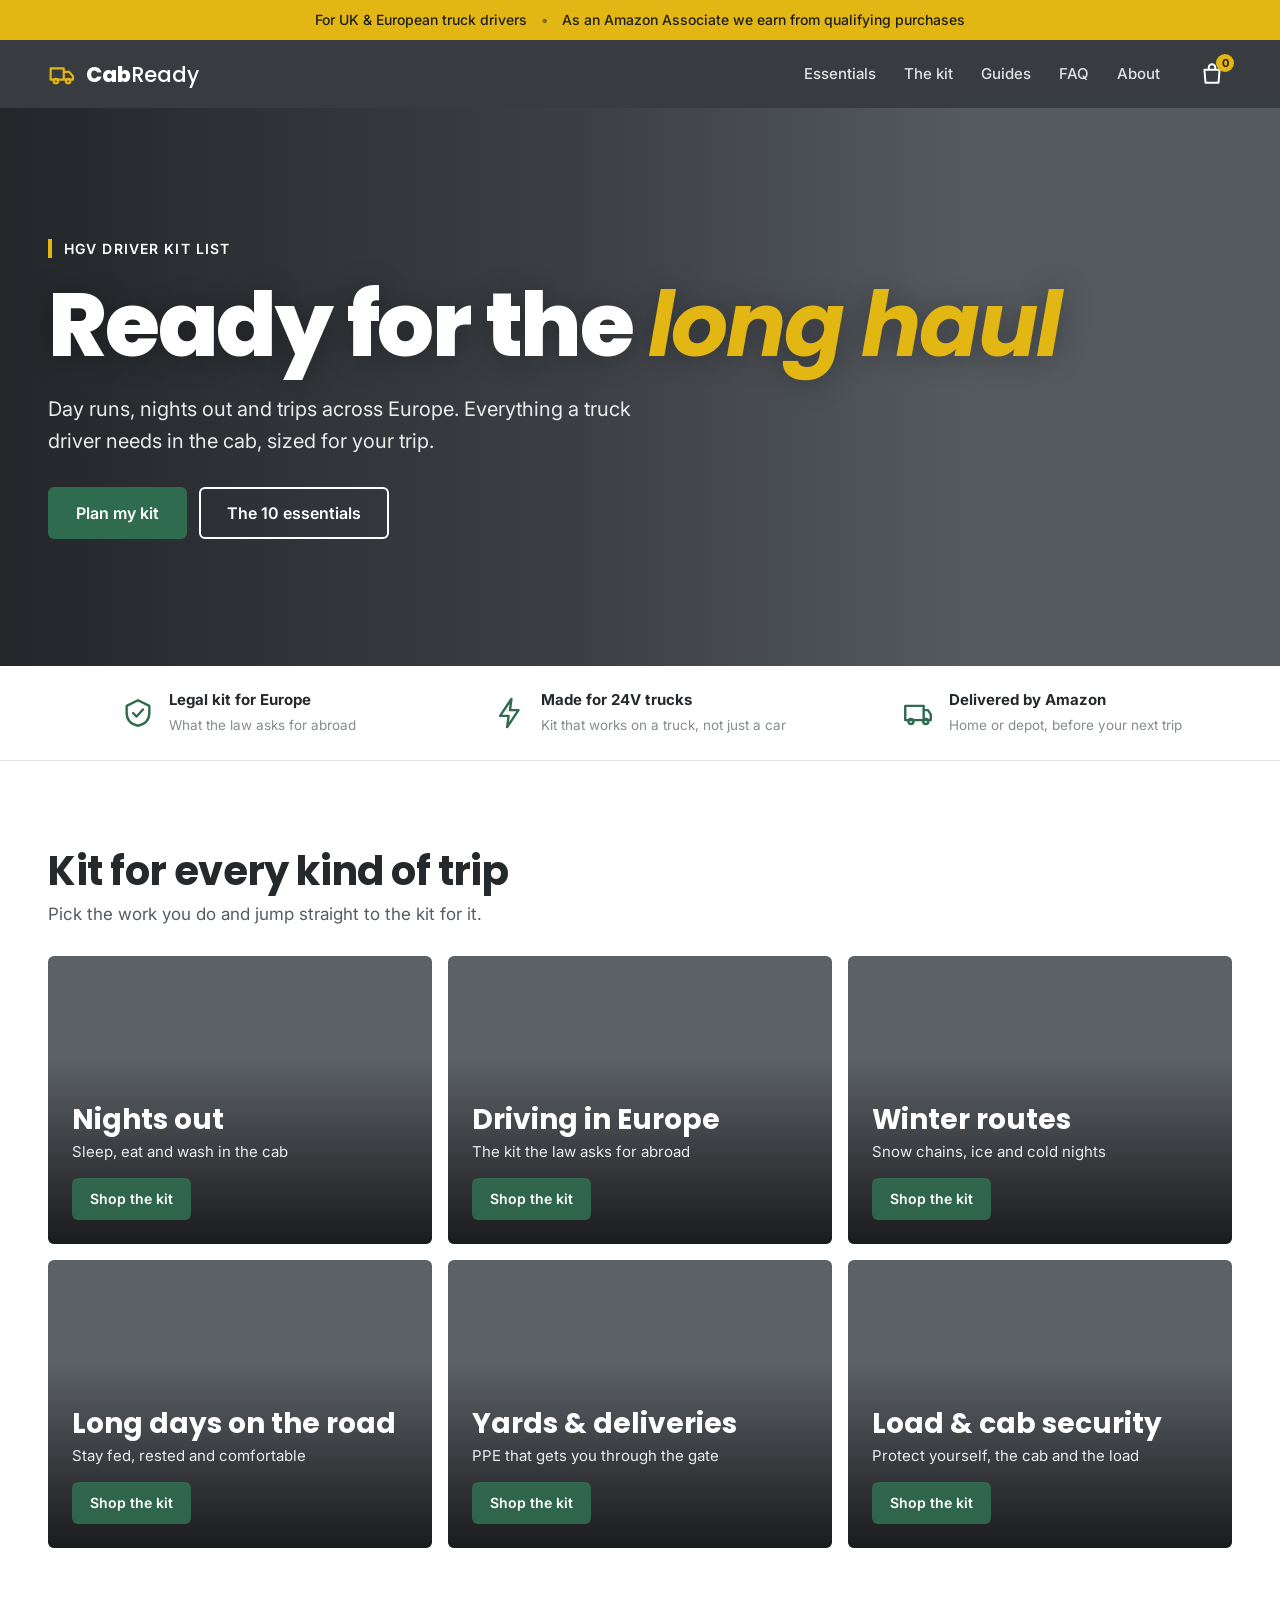
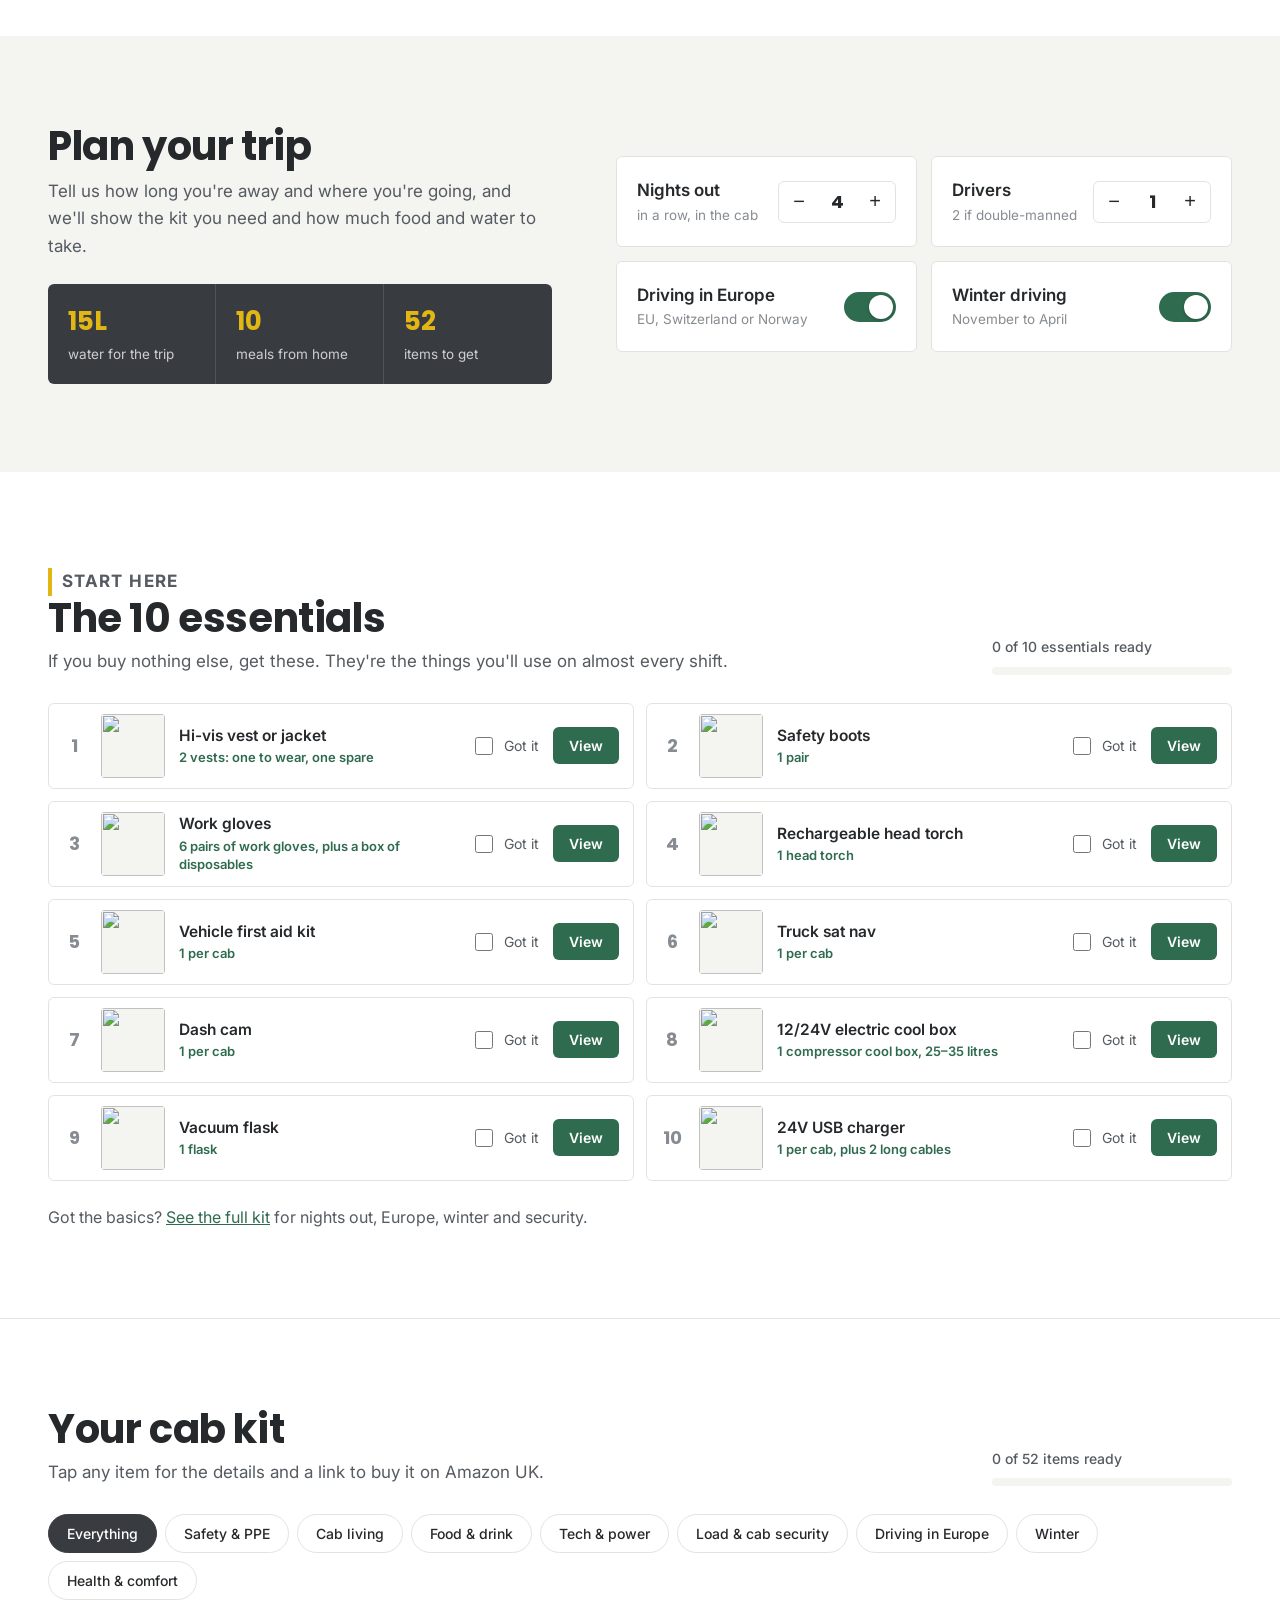
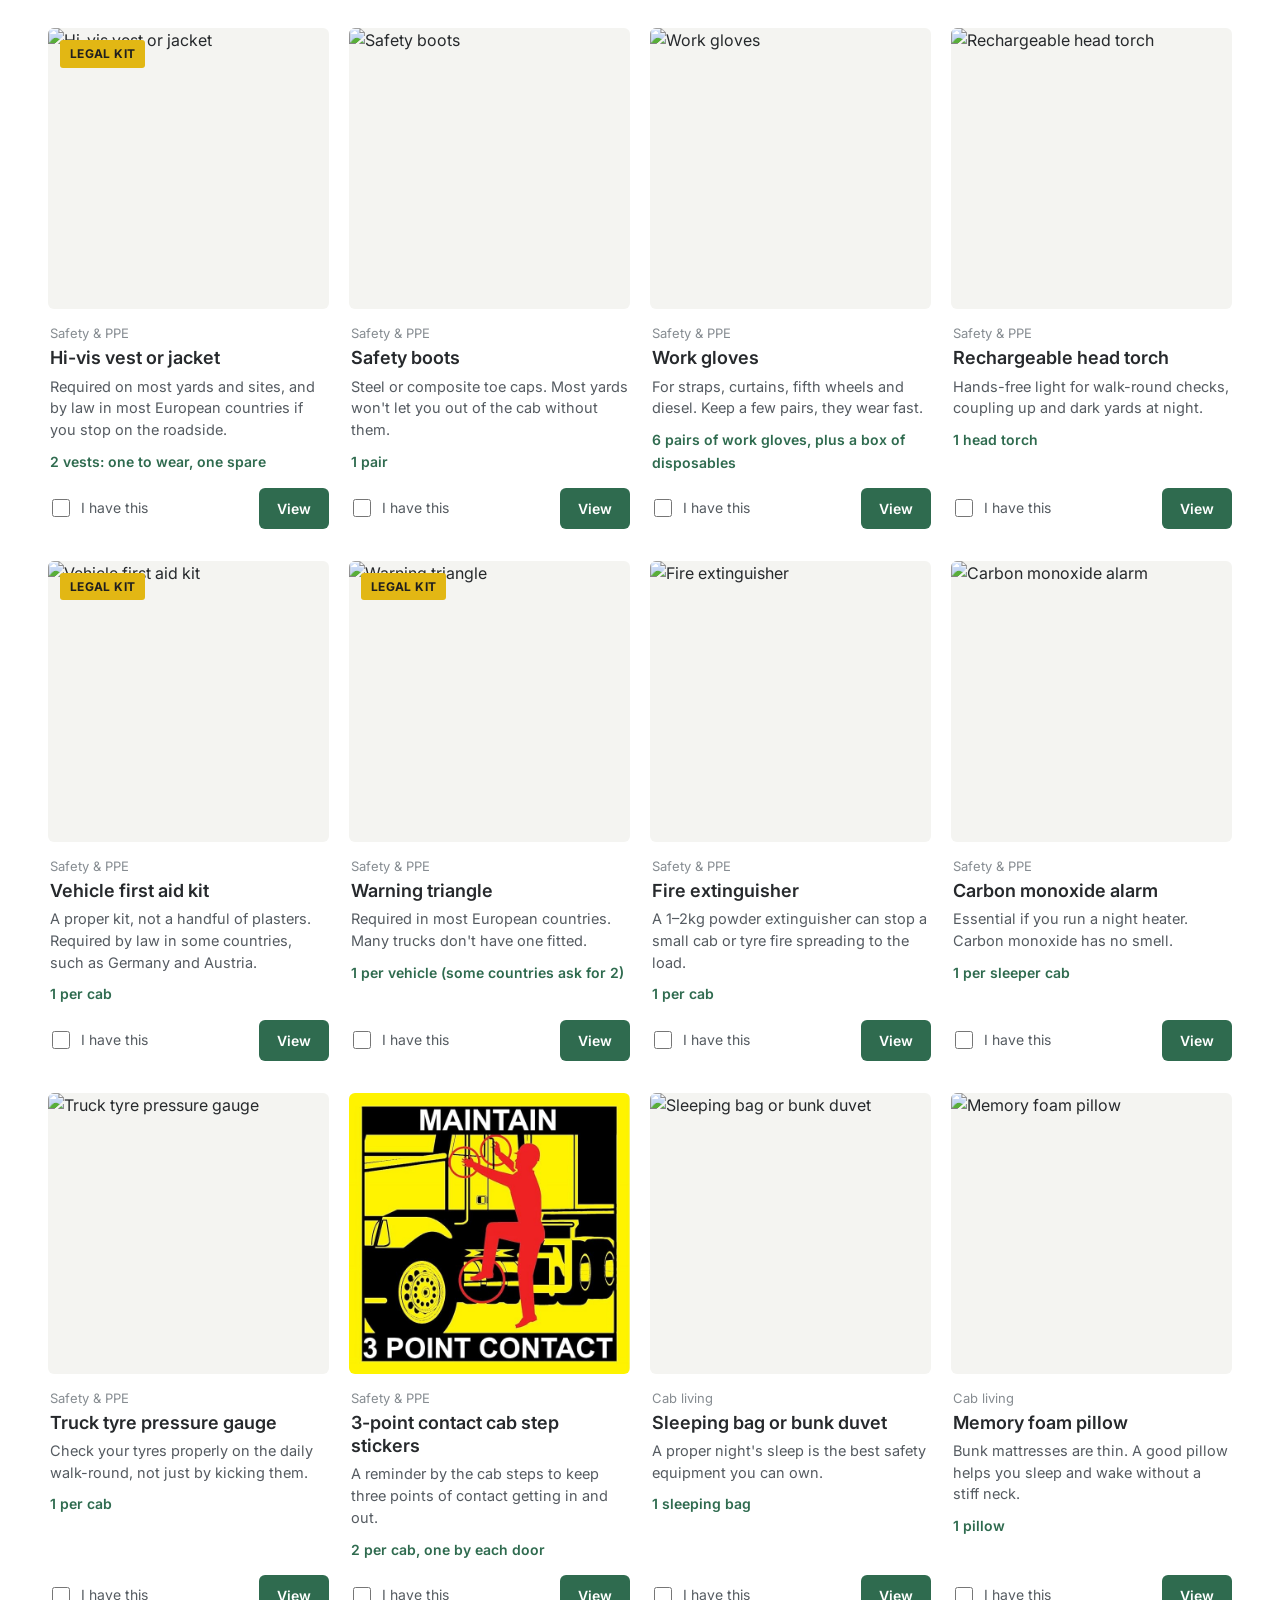
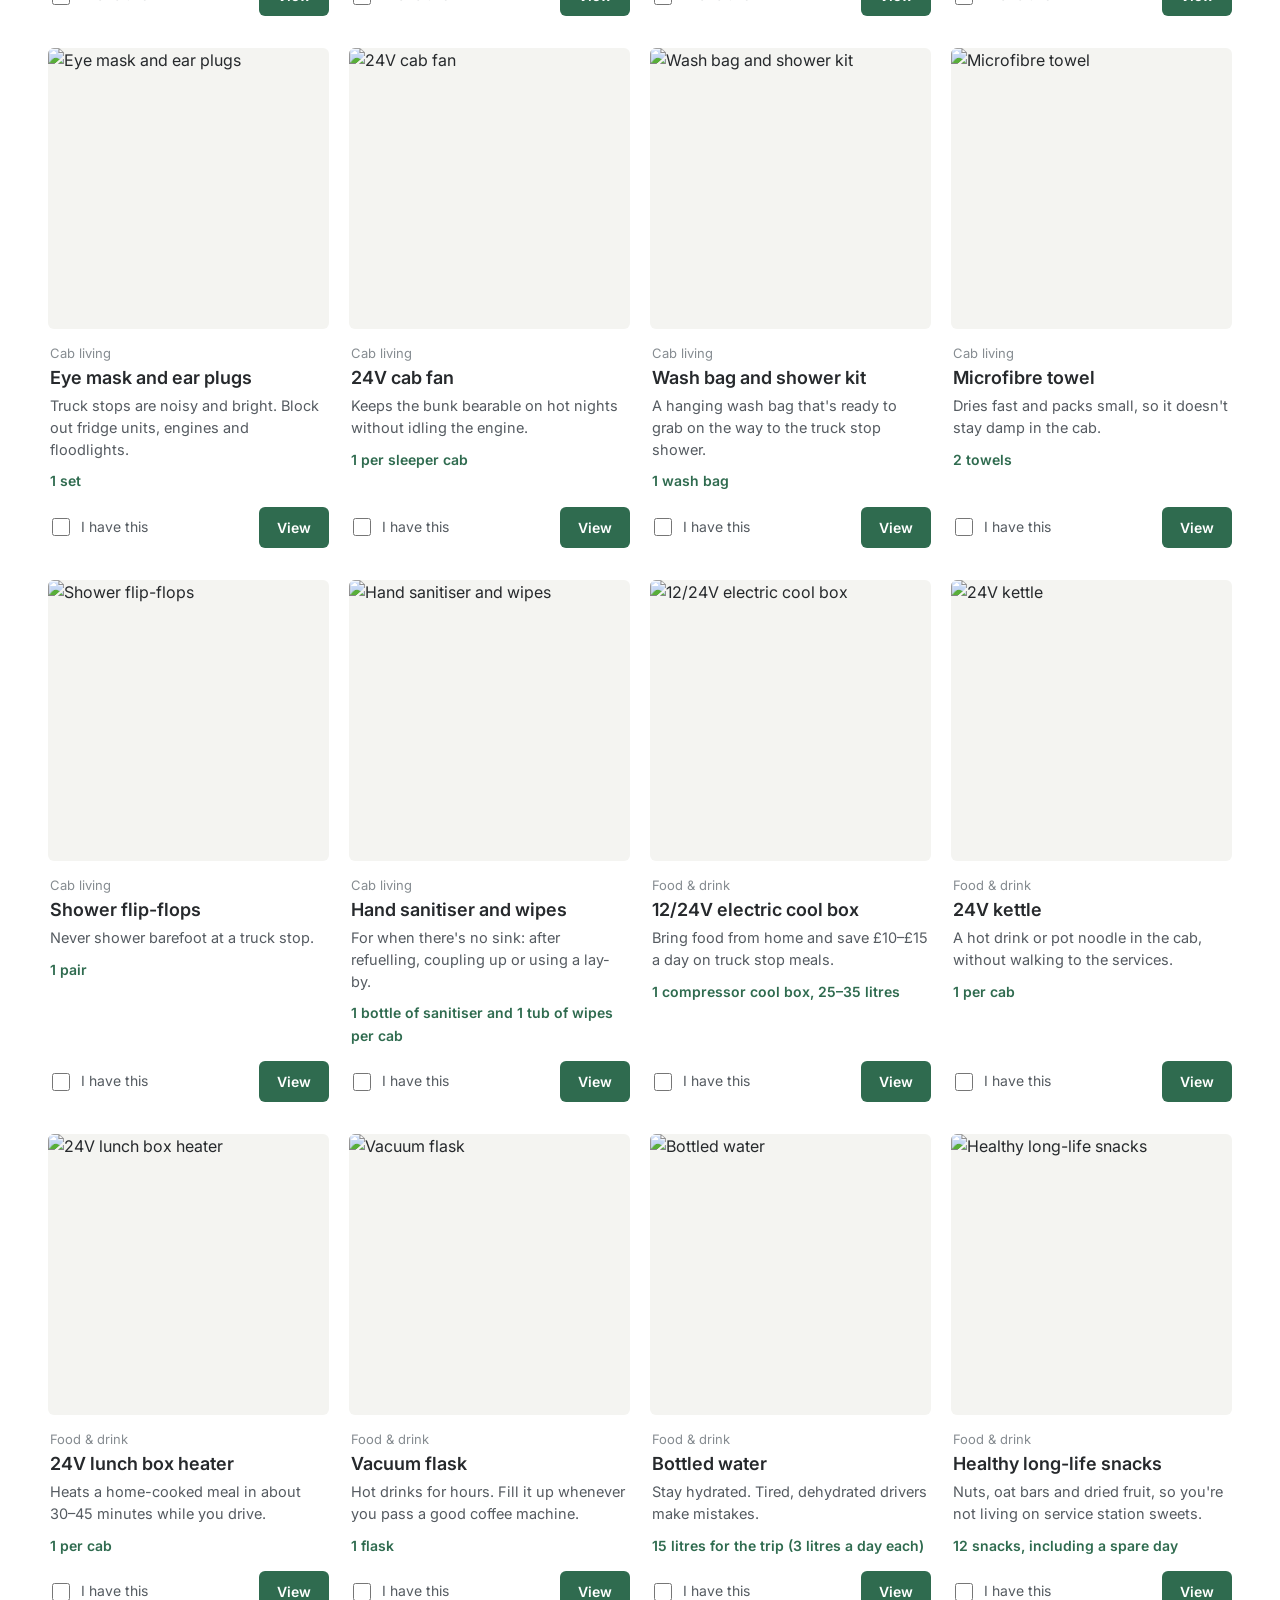
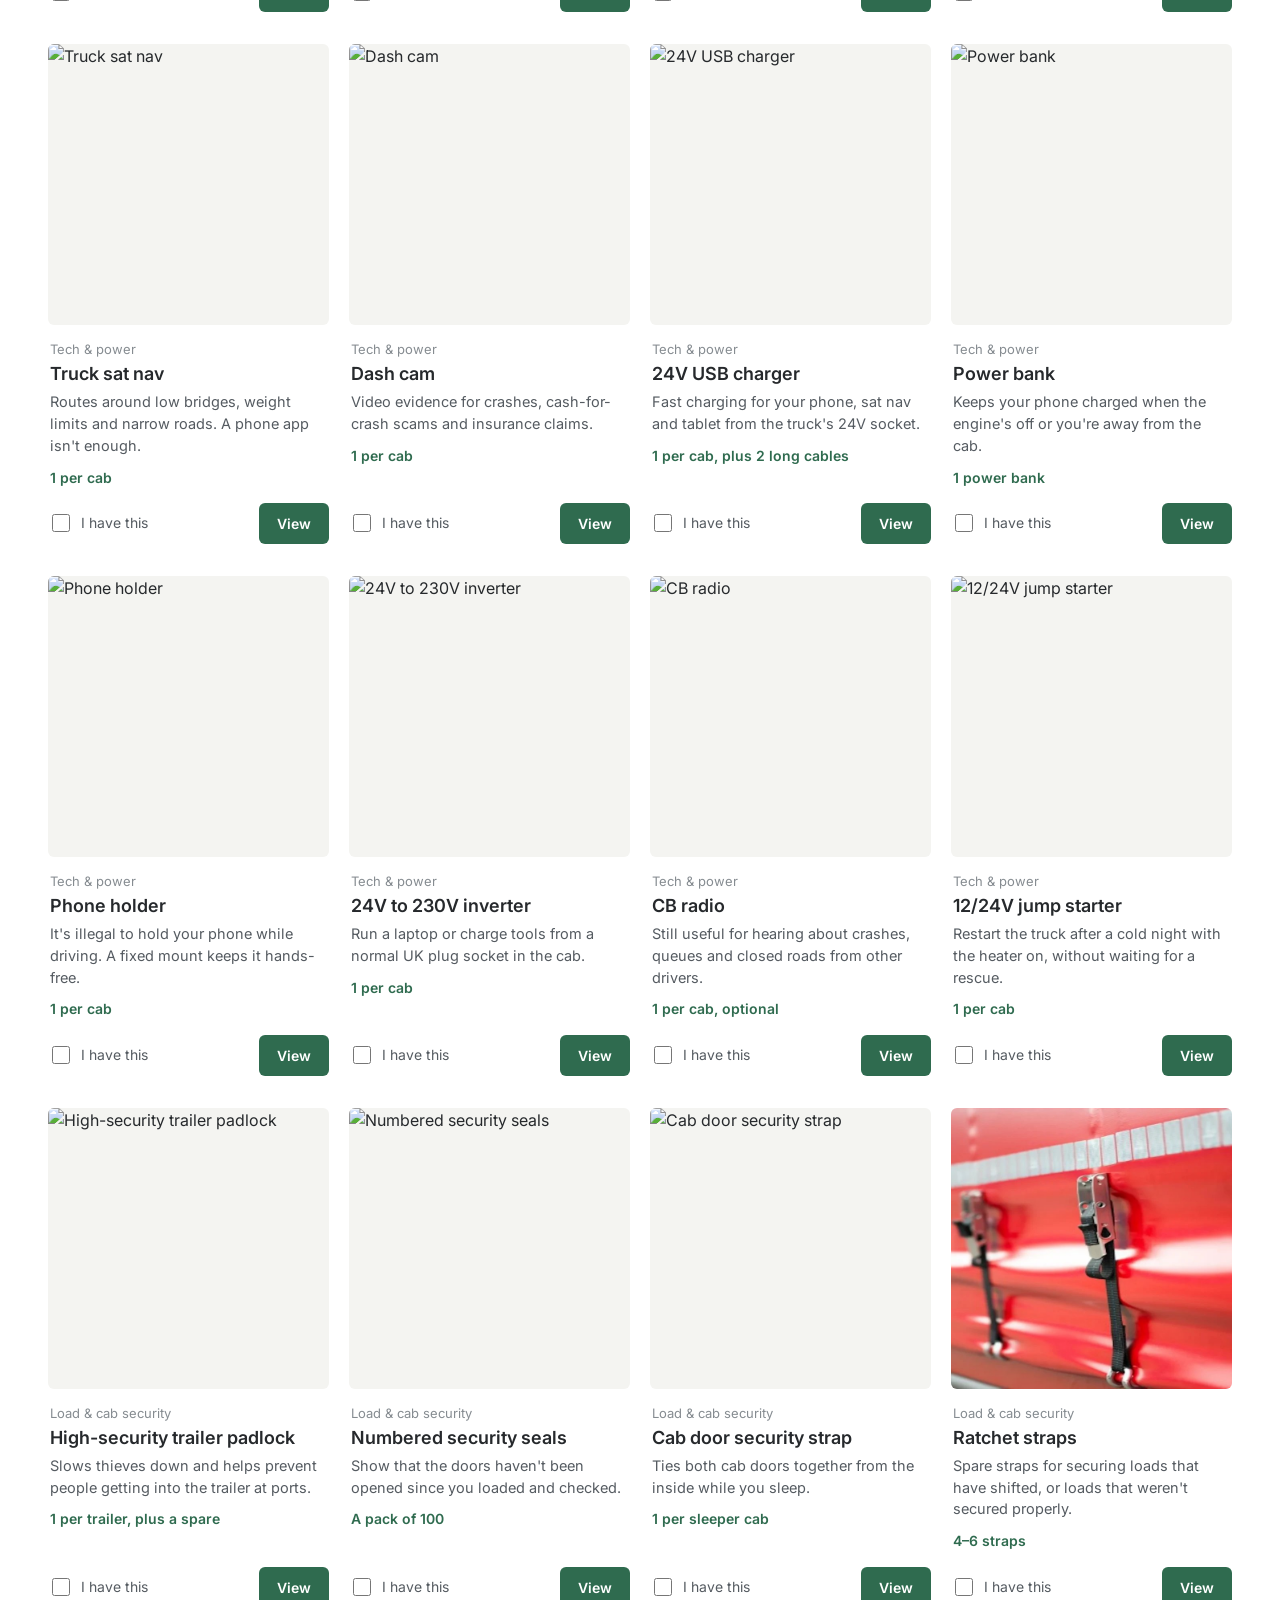
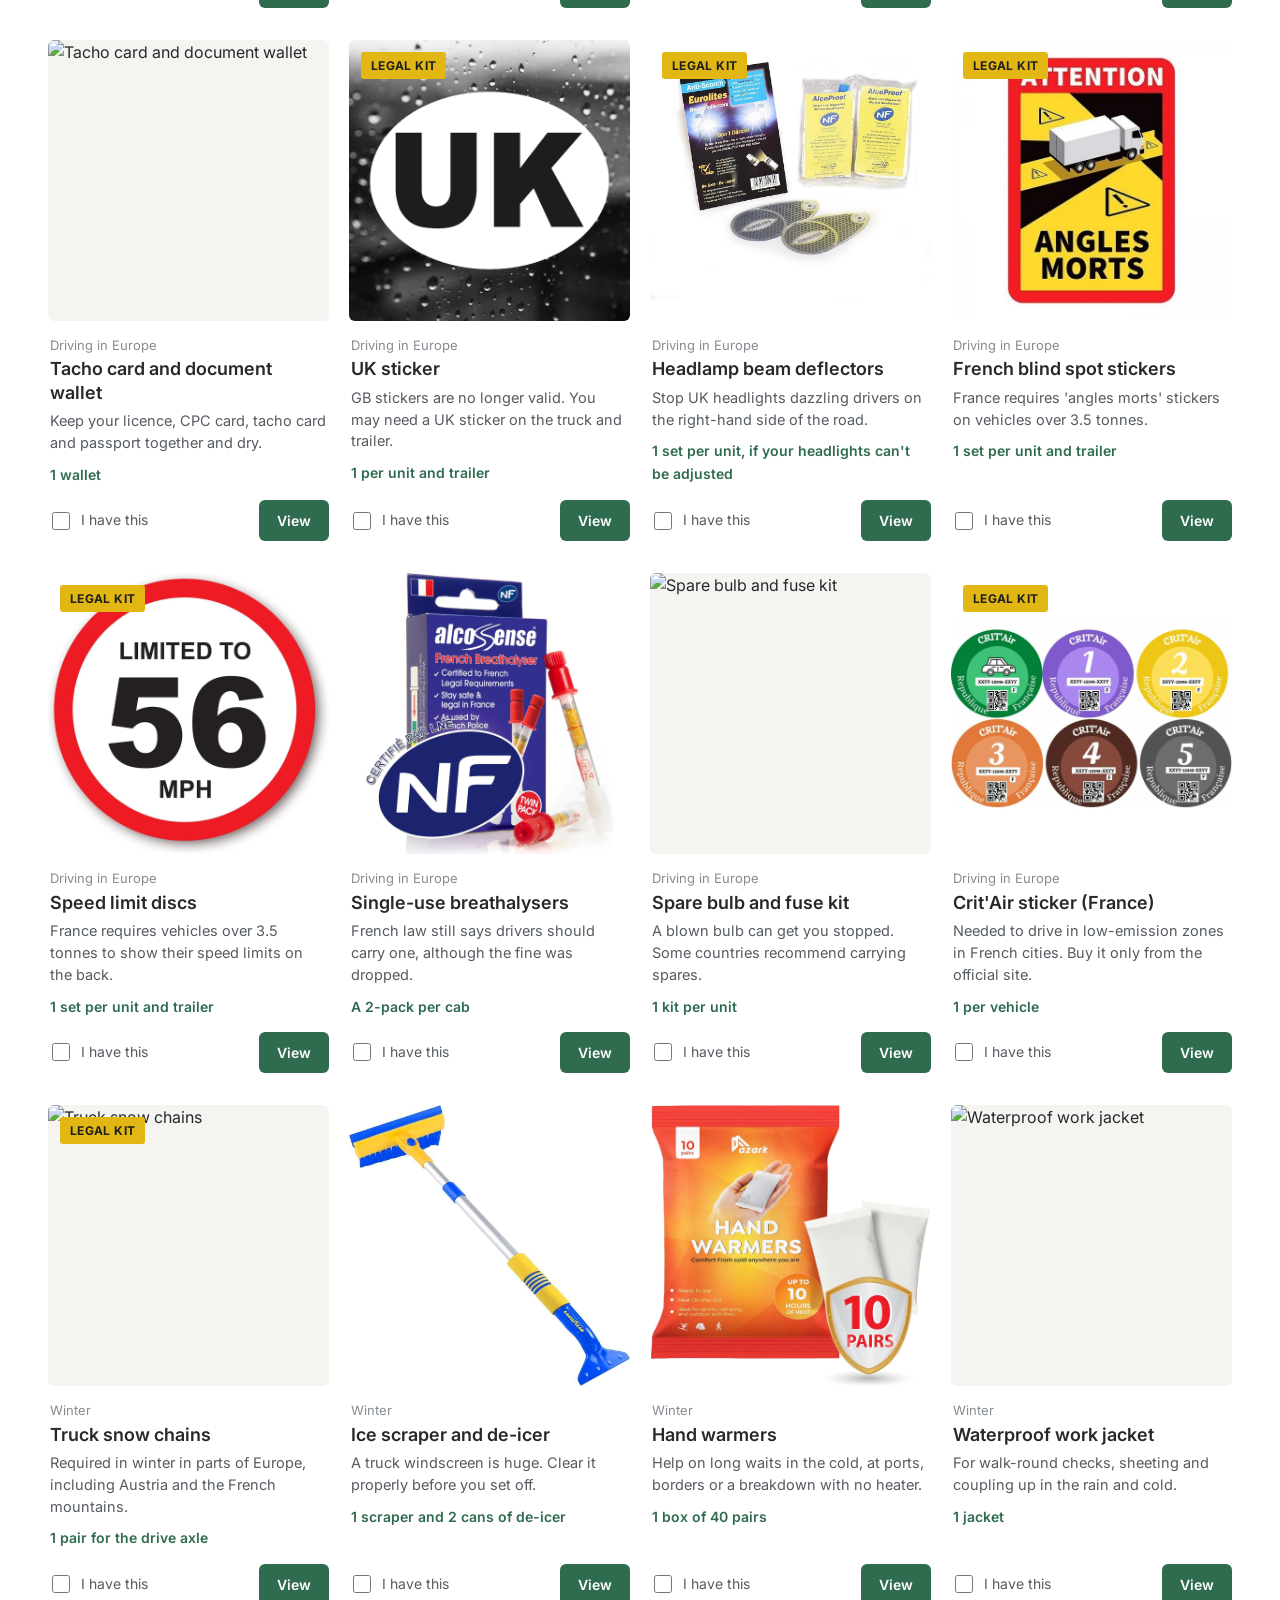
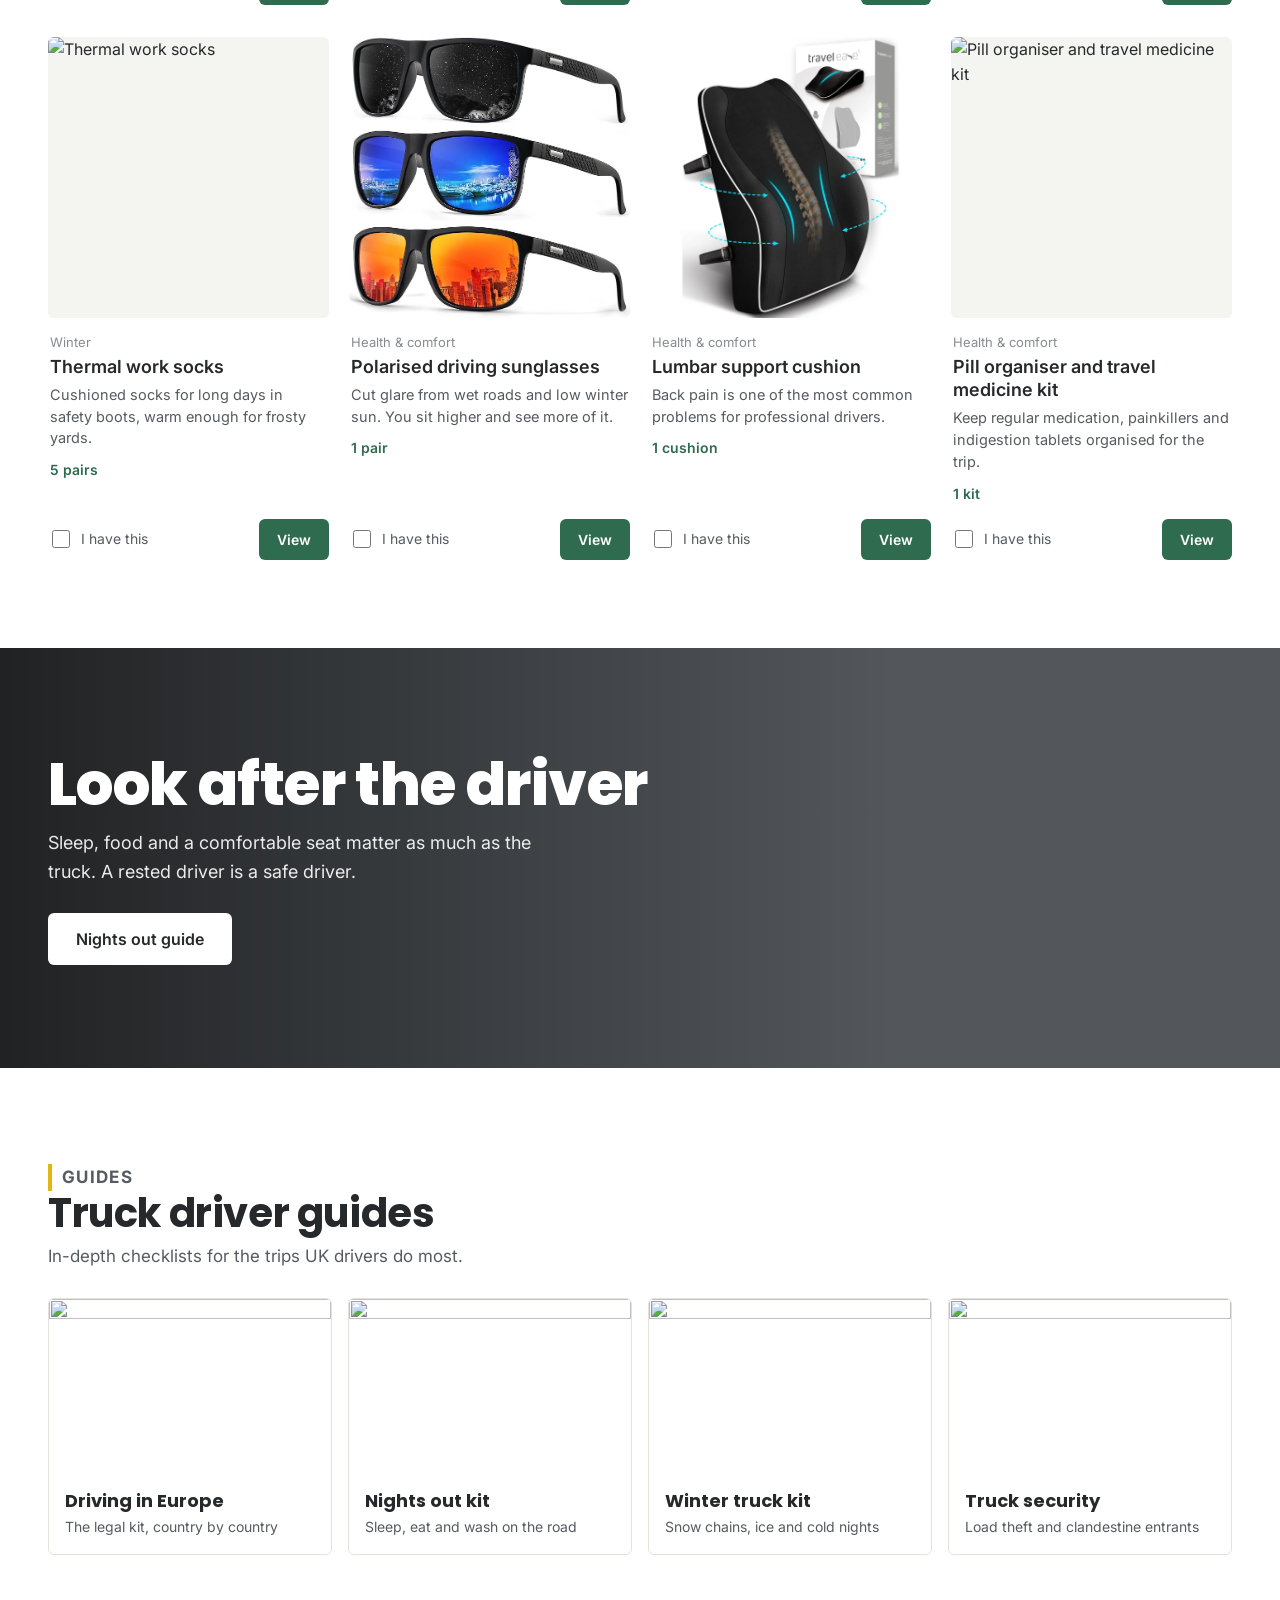
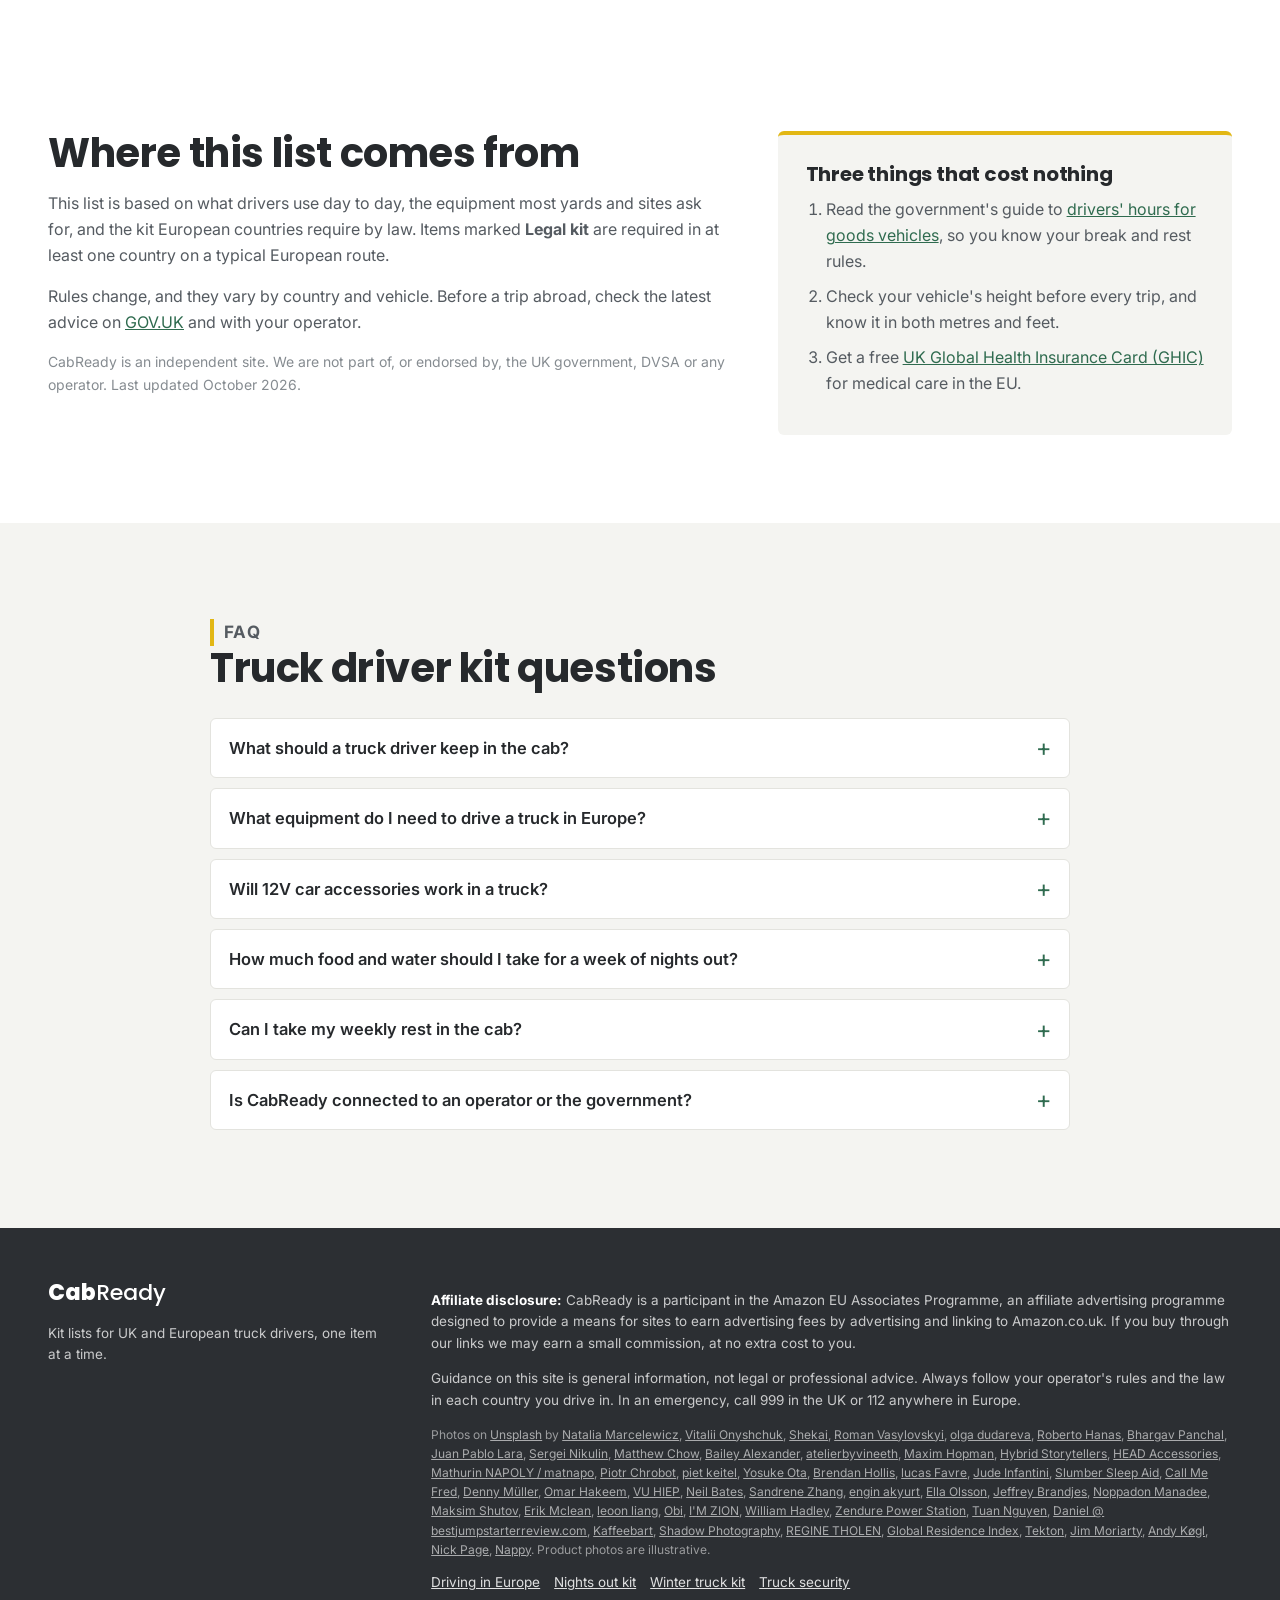
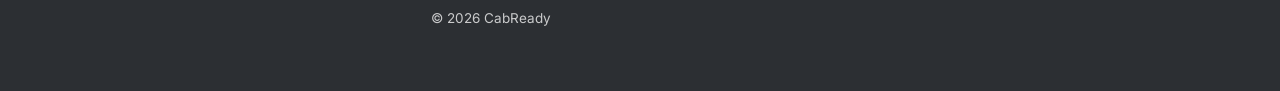
==== commit a97d4ee1: "Add speed limit discs and 3-point contact items; more product images New items: speed limit discs (D" ====
--- a/index.html
+++ b/index.html
@@ -158,7 +158,7 @@
           <div class="household-summary" id="household-summary"><!--pre:summary-->
       <div class="stat"><strong>15L</strong><span>water for the trip</span></div>
       <div class="stat"><strong>10</strong><span>meals from home</span></div>
-      <div class="stat"><strong>50</strong><span>items to get</span></div>
+      <div class="stat"><strong>52</strong><span>items to get</span></div>
     <!--/pre:summary--></div>
         </div>
         <div class="household-grid">
@@ -502,6 +502,25 @@
             <button type="button" class="btn btn-primary" data-open="tyregauge">View</button>
           </div>
         </article>
+        <article class="card " data-id="threepoint">
+          <button type="button" class="card-open" data-open="threepoint" aria-label="More about 3-point contact cab step stickers">
+            <div class="card-media">
+              <img src="images/threepoint.jpg" alt="3-point contact cab step stickers" loading="lazy" width="600" height="600">
+              
+              
+            </div>
+            <div class="card-body">
+              <p class="card-cat">Safety & PPE</p>
+              <h3>3-point contact cab step stickers</h3>
+              <p class="card-summary">A reminder by the cab steps to keep three points of contact getting in and out.</p>
+              <p class="card-qty">2 per cab, one by each door</p>
+            </div>
+          </button>
+          <div class="card-foot">
+            <label class="have-toggle"><input type="checkbox" data-have="threepoint" > I have this</label>
+            <button type="button" class="btn btn-primary" data-open="threepoint">View</button>
+          </div>
+        </article>
         <article class="card " data-id="sleepingbag">
           <button type="button" class="card-open" data-open="sleepingbag" aria-label="More about Sleeping bag or bunk duvet">
             <div class="card-media">
@@ -980,7 +999,7 @@
         <article class="card " data-id="ratchet">
           <button type="button" class="card-open" data-open="ratchet" aria-label="More about Ratchet straps">
             <div class="card-media">
-              <img src="https://images.unsplash.com/photo-1637241612493-df40fd55baa4?auto=format&fit=crop&w=600&h=600&q=75" alt="Ratchet straps" loading="lazy" width="600" height="600">
+              <img src="images/ratchet.jpg" alt="Ratchet straps" loading="lazy" width="600" height="600">
               
               
             </div>
@@ -1018,7 +1037,7 @@
         <article class="card " data-id="ukSticker">
           <button type="button" class="card-open" data-open="ukSticker" aria-label="More about UK sticker">
             <div class="card-media">
-              <img src="https://images.unsplash.com/photo-1578002244268-ba3221818d98?auto=format&fit=crop&w=600&h=600&q=75" alt="UK sticker" loading="lazy" width="600" height="600">
+              <img src="images/ukSticker.jpg" alt="UK sticker" loading="lazy" width="600" height="600">
               <span class="badge">Legal kit</span>
               
             </div>
@@ -1037,7 +1056,7 @@
         <article class="card " data-id="deflectors">
           <button type="button" class="card-open" data-open="deflectors" aria-label="More about Headlamp beam deflectors">
             <div class="card-media">
-              <img src="https://images.unsplash.com/photo-1549207107-2704df6b92ab?auto=format&fit=crop&w=600&h=600&q=75" alt="Headlamp beam deflectors" loading="lazy" width="600" height="600">
+              <img src="images/deflectors.jpg" alt="Headlamp beam deflectors" loading="lazy" width="600" height="600">
               <span class="badge">Legal kit</span>
               
             </div>
@@ -1072,10 +1091,29 @@
             <button type="button" class="btn btn-primary" data-open="blindspot">View</button>
           </div>
         </article>
+        <article class="card " data-id="speeddiscs">
+          <button type="button" class="card-open" data-open="speeddiscs" aria-label="More about Speed limit discs">
+            <div class="card-media">
+              <img src="images/speeddiscs.jpg" alt="Speed limit discs" loading="lazy" width="600" height="600">
+              <span class="badge">Legal kit</span>
+              
+            </div>
+            <div class="card-body">
+              <p class="card-cat">Driving in Europe</p>
+              <h3>Speed limit discs</h3>
+              <p class="card-summary">France requires vehicles over 3.5 tonnes to show their speed limits on the back.</p>
+              <p class="card-qty">1 set per unit and trailer</p>
+            </div>
+          </button>
+          <div class="card-foot">
+            <label class="have-toggle"><input type="checkbox" data-have="speeddiscs" > I have this</label>
+            <button type="button" class="btn btn-primary" data-open="speeddiscs">View</button>
+          </div>
+        </article>
         <article class="card " data-id="breathalyser">
           <button type="button" class="card-open" data-open="breathalyser" aria-label="More about Single-use breathalysers">
             <div class="card-media">
-              <img src="https://images.unsplash.com/photo-1676629922083-96d147ab81a9?auto=format&fit=crop&w=600&h=600&q=75" alt="Single-use breathalysers" loading="lazy" width="600" height="600">
+              <img src="images/breathalyser.jpg" alt="Single-use breathalysers" loading="lazy" width="600" height="600">
               
               
             </div>
@@ -1151,7 +1189,7 @@
         <article class="card " data-id="scraper">
           <button type="button" class="card-open" data-open="scraper" aria-label="More about Ice scraper and de-icer">
             <div class="card-media">
-              <img src="https://images.unsplash.com/photo-1644004483856-326817b63c95?auto=format&fit=crop&w=600&h=600&q=75" alt="Ice scraper and de-icer" loading="lazy" width="600" height="600">
+              <img src="images/scraper.jpg" alt="Ice scraper and de-icer" loading="lazy" width="600" height="600">
               
               
             </div>
@@ -1170,7 +1208,7 @@
         <article class="card " data-id="handwarmers">
           <button type="button" class="card-open" data-open="handwarmers" aria-label="More about Hand warmers">
             <div class="card-media">
-              <img src="https://images.unsplash.com/photo-1602891867080-1d56348202a3?auto=format&fit=crop&w=600&h=600&q=75" alt="Hand warmers" loading="lazy" width="600" height="600">
+              <img src="images/handwarmers.jpg" alt="Hand warmers" loading="lazy" width="600" height="600">
               
               
             </div>
@@ -1227,7 +1265,7 @@
         <article class="card " data-id="sunglasses">
           <button type="button" class="card-open" data-open="sunglasses" aria-label="More about Polarised driving sunglasses">
             <div class="card-media">
-              <img src="https://images.unsplash.com/photo-1516862523118-a3724eb136d7?auto=format&fit=crop&w=600&h=600&q=75" alt="Polarised driving sunglasses" loading="lazy" width="600" height="600">
+              <img src="images/sunglasses.jpg" alt="Polarised driving sunglasses" loading="lazy" width="600" height="600">
               
               
             </div>
@@ -1246,7 +1284,7 @@
         <article class="card " data-id="seatcushion">
           <button type="button" class="card-open" data-open="seatcushion" aria-label="More about Lumbar support cushion">
             <div class="card-media">
-              <img src="https://images.unsplash.com/photo-1615337492580-7f2868030c8e?auto=format&fit=crop&w=600&h=600&q=75" alt="Lumbar support cushion" loading="lazy" width="600" height="600">
+              <img src="images/seatcushion.jpg" alt="Lumbar support cushion" loading="lazy" width="600" height="600">
               
               
             </div>
@@ -1382,7 +1420,7 @@
           Amazon.co.uk. If you buy through our links we may earn a small commission, at no extra cost to you.
         </p>
         <p>Guidance on this site is general information, not legal or professional advice. Always follow your operator's rules and the law in each country you drive in. In an emergency, call 999 in the UK or 112 anywhere in Europe.</p>
-        <p class="credits" id="credits"><!--pre:credits-->Photos on <a href='https://unsplash.com' target='_blank' rel='noopener'>Unsplash</a> by <a href="https://unsplash.com/@nataliila" target="_blank" rel="noopener">Natalia Marcelewicz</a>, <a href="https://unsplash.com/@true_zuzu" target="_blank" rel="noopener">Vitalii Onyshchuk</a>, <a href="https://unsplash.com/@shekai" target="_blank" rel="noopener">Shekai</a>, <a href="https://unsplash.com/@rvasilovski" target="_blank" rel="noopener">Roman Vasylovskyi</a>, <a href="https://unsplash.com/@oliandud" target="_blank" rel="noopener">olga dudareva</a>, <a href="https://unsplash.com/@snuka" target="_blank" rel="noopener">Roberto Hanas</a>, <a href="https://unsplash.com/@bhargavpanchal1986" target="_blank" rel="noopener">Bhargav Panchal</a>, <a href="https://unsplash.com/@sanpablico" target="_blank" rel="noopener">Juan Pablo Lara</a>, <a href="https://unsplash.com/@nik_photta" target="_blank" rel="noopener">Sergei Nikulin</a>, <a href="https://unsplash.com/@matthewchow" target="_blank" rel="noopener">Matthew Chow</a>, <a href="https://unsplash.com/@baileyal3xander" target="_blank" rel="noopener">Bailey Alexander</a>, <a href="https://unsplash.com/@atelierbyvineeth" target="_blank" rel="noopener">atelierbyvineeth</a>, <a href="https://unsplash.com/@nampoh" target="_blank" rel="noopener">Maxim Hopman</a>, <a href="https://unsplash.com/@hybridstorytellers" target="_blank" rel="noopener">Hybrid Storytellers</a>, <a href="https://unsplash.com/@headaccessories" target="_blank" rel="noopener">HEAD Accessories</a>, <a href="https://unsplash.com/@matnapo" target="_blank" rel="noopener">Mathurin NAPOLY / matnapo</a>, <a href="https://unsplash.com/@chrumo" target="_blank" rel="noopener">Piotr Chrobot</a>, <a href="https://unsplash.com/@piet_keitel" target="_blank" rel="noopener">piet keitel</a>, <a href="https://unsplash.com/@yosuke_ota" target="_blank" rel="noopener">Yosuke Ota</a>, <a href="https://unsplash.com/@brendanhollis" target="_blank" rel="noopener">Brendan Hollis</a>, <a href="https://unsplash.com/@we_are_rising" target="_blank" rel="noopener">lucas Favre</a>, <a href="https://unsplash.com/@judowoodo_" target="_blank" rel="noopener">Jude Infantini</a>, <a href="https://unsplash.com/@slumbercbn" target="_blank" rel="noopener">Slumber Sleep Aid</a>, <a href="https://unsplash.com/@callmefred" target="_blank" rel="noopener">Call Me Fred</a>, <a href="https://unsplash.com/@redaquamedia" target="_blank" rel="noopener">Denny Müller</a>, <a href="https://unsplash.com/@omarhakeem" target="_blank" rel="noopener">Omar Hakeem</a>, <a href="https://unsplash.com/@vudinhhiep" target="_blank" rel="noopener">VU HIEP</a>, <a href="https://unsplash.com/@ngbates" target="_blank" rel="noopener">Neil Bates</a>, <a href="https://unsplash.com/@sandrene" target="_blank" rel="noopener">Sandrene Zhang</a>, <a href="https://unsplash.com/@enginakyurt" target="_blank" rel="noopener">engin akyurt</a>, <a href="https://unsplash.com/@ellaolsson" target="_blank" rel="noopener">Ella Olsson</a>, <a href="https://unsplash.com/@jeffreyfotografie" target="_blank" rel="noopener">Jeffrey Brandjes</a>, <a href="https://unsplash.com/@nutnp" target="_blank" rel="noopener">Noppadon Manadee</a>, <a href="https://unsplash.com/@maksimshutov" target="_blank" rel="noopener">Maksim Shutov</a>, <a href="https://unsplash.com/@introspectivedsgn" target="_blank" rel="noopener">Erik Mclean</a>, <a href="https://unsplash.com/@leoonliang" target="_blank" rel="noopener">leoon liang</a>, <a href="https://unsplash.com/@obionyeador" target="_blank" rel="noopener">Obi</a>, <a href="https://unsplash.com/@ziontech" target="_blank" rel="noopener">I'M ZION</a>, <a href="https://unsplash.com/@william_hadley_us" target="_blank" rel="noopener">William Hadley</a>, <a href="https://unsplash.com/@zendure" target="_blank" rel="noopener">Zendure Power Station</a>, <a href="https://unsplash.com/@anhtuannl" target="_blank" rel="noopener">Tuan Nguyen</a>, <a href="https://unsplash.com/@jumpstarterexpert" target="_blank" rel="noopener">Daniel @ bestjumpstarterreview.com</a>, <a href="https://unsplash.com/@kaffeebart" target="_blank" rel="noopener">Kaffeebart</a>, <a href="https://unsplash.com/@shadow_photography2008" target="_blank" rel="noopener">Shadow Photography</a>, <a href="https://unsplash.com/@designbytholen" target="_blank" rel="noopener">REGINE THOLEN</a>, <a href="https://unsplash.com/@markuswinkler" target="_blank" rel="noopener">Markus Winkler</a>, <a href="https://unsplash.com/@globalresidenceindex" target="_blank" rel="noopener">Global Residence Index</a>, <a href="https://unsplash.com/@sjpw" target="_blank" rel="noopener">Sam Pearce-Warrilow</a>, <a href="https://unsplash.com/@mrsamuelelias" target="_blank" rel="noopener">Samuel-Elias Nadler</a>, <a href="https://unsplash.com/@bermixstudio" target="_blank" rel="noopener">Bermix Studio</a>, <a href="https://unsplash.com/@tekton_tools" target="_blank" rel="noopener">Tekton</a>, <a href="https://unsplash.com/@jim_moriarty" target="_blank" rel="noopener">Jim Moriarty</a>, <a href="https://unsplash.com/@adoucett" target="_blank" rel="noopener">Aaron Doucett</a>, <a href="https://unsplash.com/@aminhasani" target="_blank" rel="noopener">Amin Hasani</a>, <a href="https://unsplash.com/@thevisiter" target="_blank" rel="noopener">Andy Køgl</a>, <a href="https://unsplash.com/@nickpage" target="_blank" rel="noopener">Nick Page</a>, <a href="https://unsplash.com/@artmarkiv" target="_blank" rel="noopener">Art Markiv</a>, <a href="https://unsplash.com/@iamphilbo" target="_blank" rel="noopener">Philbo</a>, <a href="https://unsplash.com/@nappystudio" target="_blank" rel="noopener">Nappy</a>. Product photos are illustrative.<!--/pre:credits--></p>
+        <p class="credits" id="credits"><!--pre:credits-->Photos on <a href='https://unsplash.com' target='_blank' rel='noopener'>Unsplash</a> by <a href="https://unsplash.com/@nataliila" target="_blank" rel="noopener">Natalia Marcelewicz</a>, <a href="https://unsplash.com/@true_zuzu" target="_blank" rel="noopener">Vitalii Onyshchuk</a>, <a href="https://unsplash.com/@shekai" target="_blank" rel="noopener">Shekai</a>, <a href="https://unsplash.com/@rvasilovski" target="_blank" rel="noopener">Roman Vasylovskyi</a>, <a href="https://unsplash.com/@oliandud" target="_blank" rel="noopener">olga dudareva</a>, <a href="https://unsplash.com/@snuka" target="_blank" rel="noopener">Roberto Hanas</a>, <a href="https://unsplash.com/@bhargavpanchal1986" target="_blank" rel="noopener">Bhargav Panchal</a>, <a href="https://unsplash.com/@sanpablico" target="_blank" rel="noopener">Juan Pablo Lara</a>, <a href="https://unsplash.com/@nik_photta" target="_blank" rel="noopener">Sergei Nikulin</a>, <a href="https://unsplash.com/@matthewchow" target="_blank" rel="noopener">Matthew Chow</a>, <a href="https://unsplash.com/@baileyal3xander" target="_blank" rel="noopener">Bailey Alexander</a>, <a href="https://unsplash.com/@atelierbyvineeth" target="_blank" rel="noopener">atelierbyvineeth</a>, <a href="https://unsplash.com/@nampoh" target="_blank" rel="noopener">Maxim Hopman</a>, <a href="https://unsplash.com/@hybridstorytellers" target="_blank" rel="noopener">Hybrid Storytellers</a>, <a href="https://unsplash.com/@headaccessories" target="_blank" rel="noopener">HEAD Accessories</a>, <a href="https://unsplash.com/@matnapo" target="_blank" rel="noopener">Mathurin NAPOLY / matnapo</a>, <a href="https://unsplash.com/@chrumo" target="_blank" rel="noopener">Piotr Chrobot</a>, <a href="https://unsplash.com/@piet_keitel" target="_blank" rel="noopener">piet keitel</a>, <a href="https://unsplash.com/@yosuke_ota" target="_blank" rel="noopener">Yosuke Ota</a>, <a href="https://unsplash.com/@brendanhollis" target="_blank" rel="noopener">Brendan Hollis</a>, <a href="https://unsplash.com/@we_are_rising" target="_blank" rel="noopener">lucas Favre</a>, <a href="https://unsplash.com/@judowoodo_" target="_blank" rel="noopener">Jude Infantini</a>, <a href="https://unsplash.com/@slumbercbn" target="_blank" rel="noopener">Slumber Sleep Aid</a>, <a href="https://unsplash.com/@callmefred" target="_blank" rel="noopener">Call Me Fred</a>, <a href="https://unsplash.com/@redaquamedia" target="_blank" rel="noopener">Denny Müller</a>, <a href="https://unsplash.com/@omarhakeem" target="_blank" rel="noopener">Omar Hakeem</a>, <a href="https://unsplash.com/@vudinhhiep" target="_blank" rel="noopener">VU HIEP</a>, <a href="https://unsplash.com/@ngbates" target="_blank" rel="noopener">Neil Bates</a>, <a href="https://unsplash.com/@sandrene" target="_blank" rel="noopener">Sandrene Zhang</a>, <a href="https://unsplash.com/@enginakyurt" target="_blank" rel="noopener">engin akyurt</a>, <a href="https://unsplash.com/@ellaolsson" target="_blank" rel="noopener">Ella Olsson</a>, <a href="https://unsplash.com/@jeffreyfotografie" target="_blank" rel="noopener">Jeffrey Brandjes</a>, <a href="https://unsplash.com/@nutnp" target="_blank" rel="noopener">Noppadon Manadee</a>, <a href="https://unsplash.com/@maksimshutov" target="_blank" rel="noopener">Maksim Shutov</a>, <a href="https://unsplash.com/@introspectivedsgn" target="_blank" rel="noopener">Erik Mclean</a>, <a href="https://unsplash.com/@leoonliang" target="_blank" rel="noopener">leoon liang</a>, <a href="https://unsplash.com/@obionyeador" target="_blank" rel="noopener">Obi</a>, <a href="https://unsplash.com/@ziontech" target="_blank" rel="noopener">I'M ZION</a>, <a href="https://unsplash.com/@william_hadley_us" target="_blank" rel="noopener">William Hadley</a>, <a href="https://unsplash.com/@zendure" target="_blank" rel="noopener">Zendure Power Station</a>, <a href="https://unsplash.com/@anhtuannl" target="_blank" rel="noopener">Tuan Nguyen</a>, <a href="https://unsplash.com/@jumpstarterexpert" target="_blank" rel="noopener">Daniel @ bestjumpstarterreview.com</a>, <a href="https://unsplash.com/@kaffeebart" target="_blank" rel="noopener">Kaffeebart</a>, <a href="https://unsplash.com/@shadow_photography2008" target="_blank" rel="noopener">Shadow Photography</a>, <a href="https://unsplash.com/@designbytholen" target="_blank" rel="noopener">REGINE THOLEN</a>, <a href="https://unsplash.com/@globalresidenceindex" target="_blank" rel="noopener">Global Residence Index</a>, <a href="https://unsplash.com/@tekton_tools" target="_blank" rel="noopener">Tekton</a>, <a href="https://unsplash.com/@jim_moriarty" target="_blank" rel="noopener">Jim Moriarty</a>, <a href="https://unsplash.com/@thevisiter" target="_blank" rel="noopener">Andy Køgl</a>, <a href="https://unsplash.com/@nickpage" target="_blank" rel="noopener">Nick Page</a>, <a href="https://unsplash.com/@nappystudio" target="_blank" rel="noopener">Nappy</a>. Product photos are illustrative.<!--/pre:credits--></p>
         <p class="footer-guides"><!--pre:footerguides--><a href="driving-a-truck-in-europe/">Driving in Europe</a><a href="truck-nights-out-kit/">Nights out kit</a><a href="winter-truck-kit/">Winter truck kit</a><a href="truck-security/">Truck security</a><!--/pre:footerguides--></p>
         <p>© <span id="year"><!--pre:year-->2026<!--/pre:year--></span> CabReady</p>
       </div>
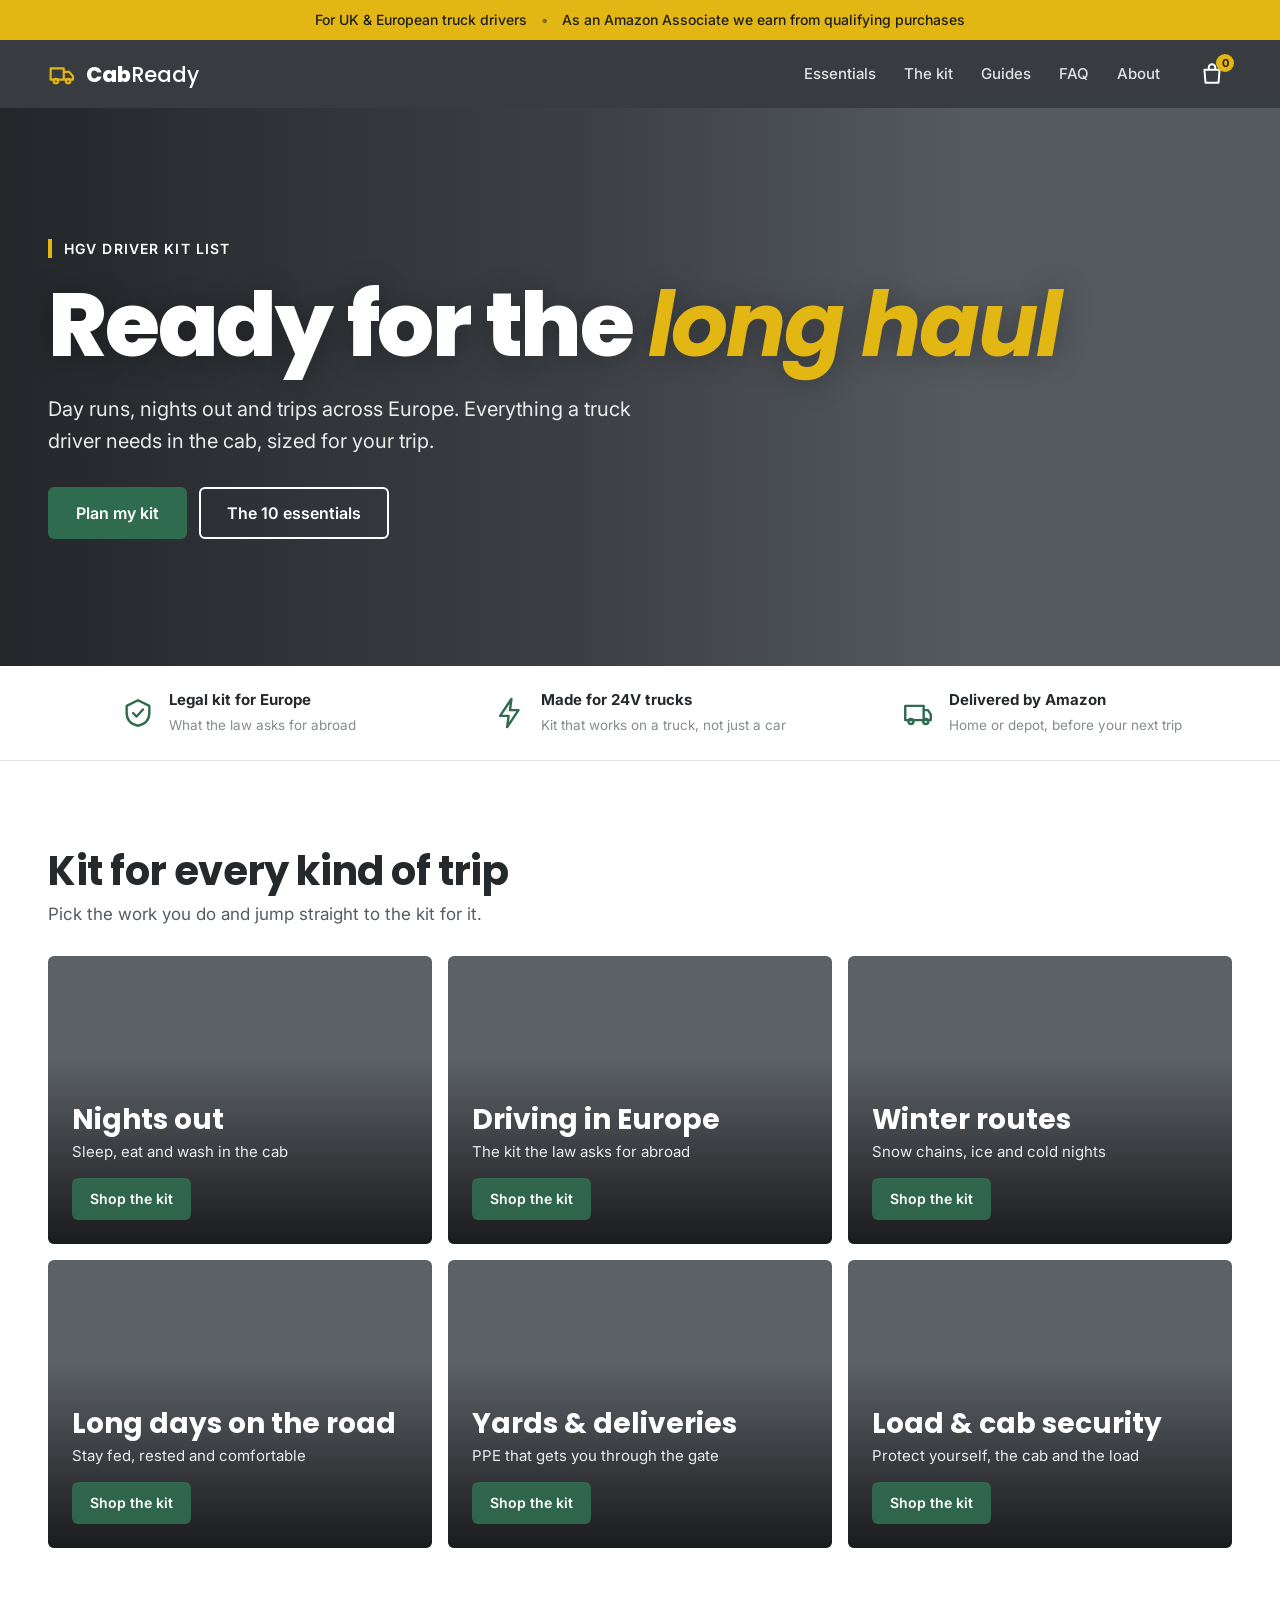
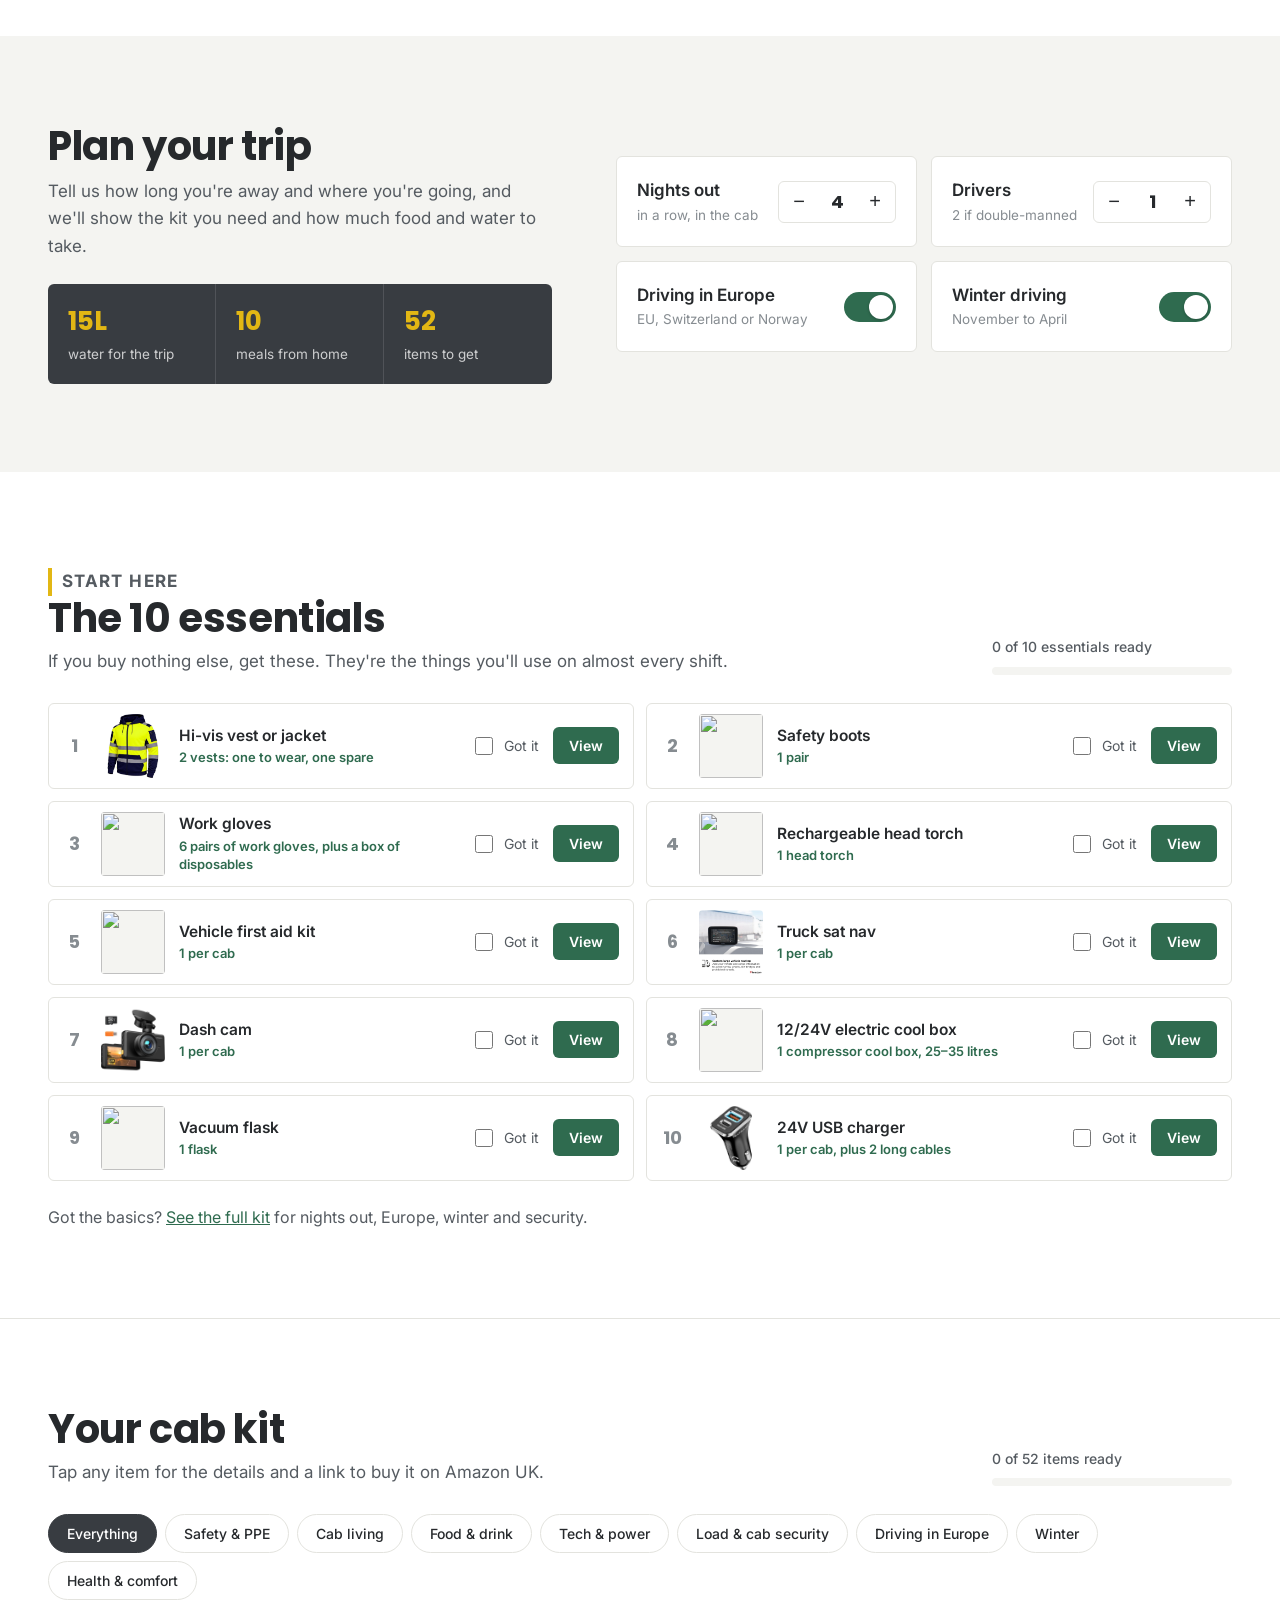
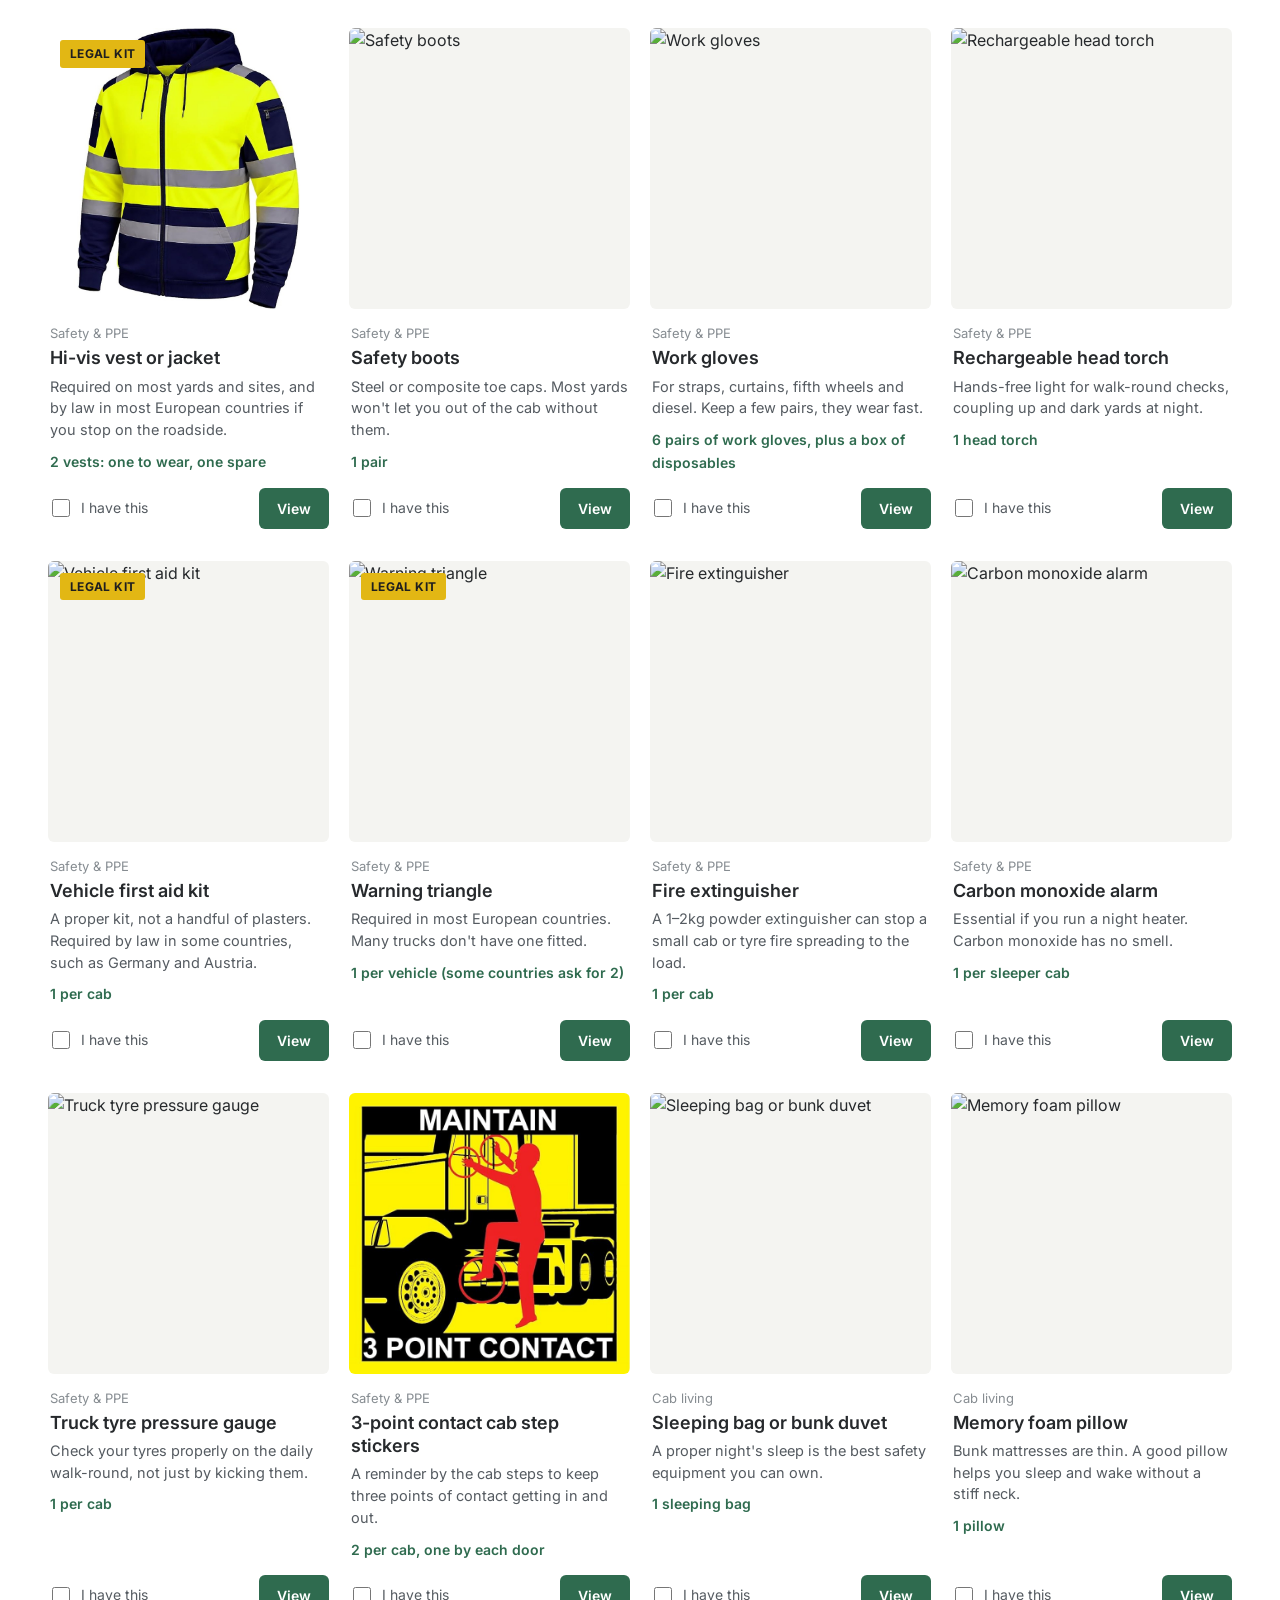
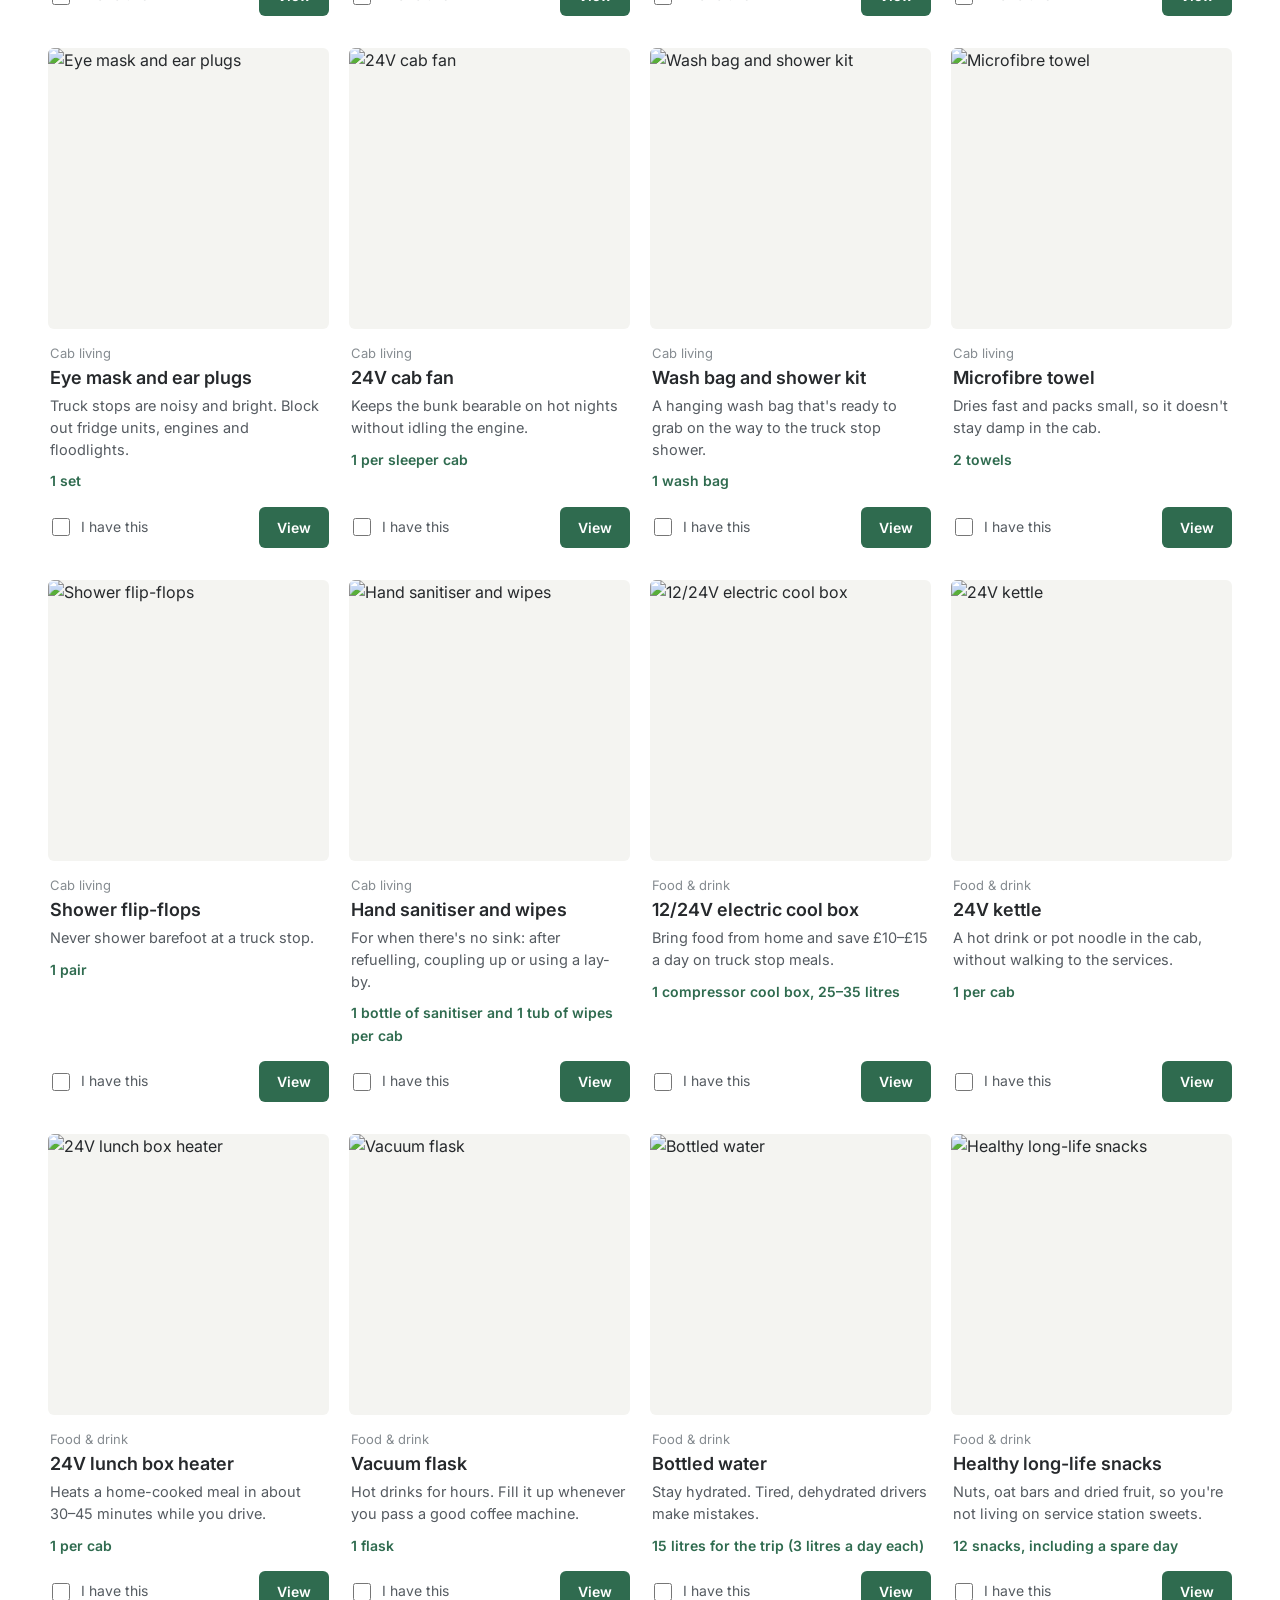
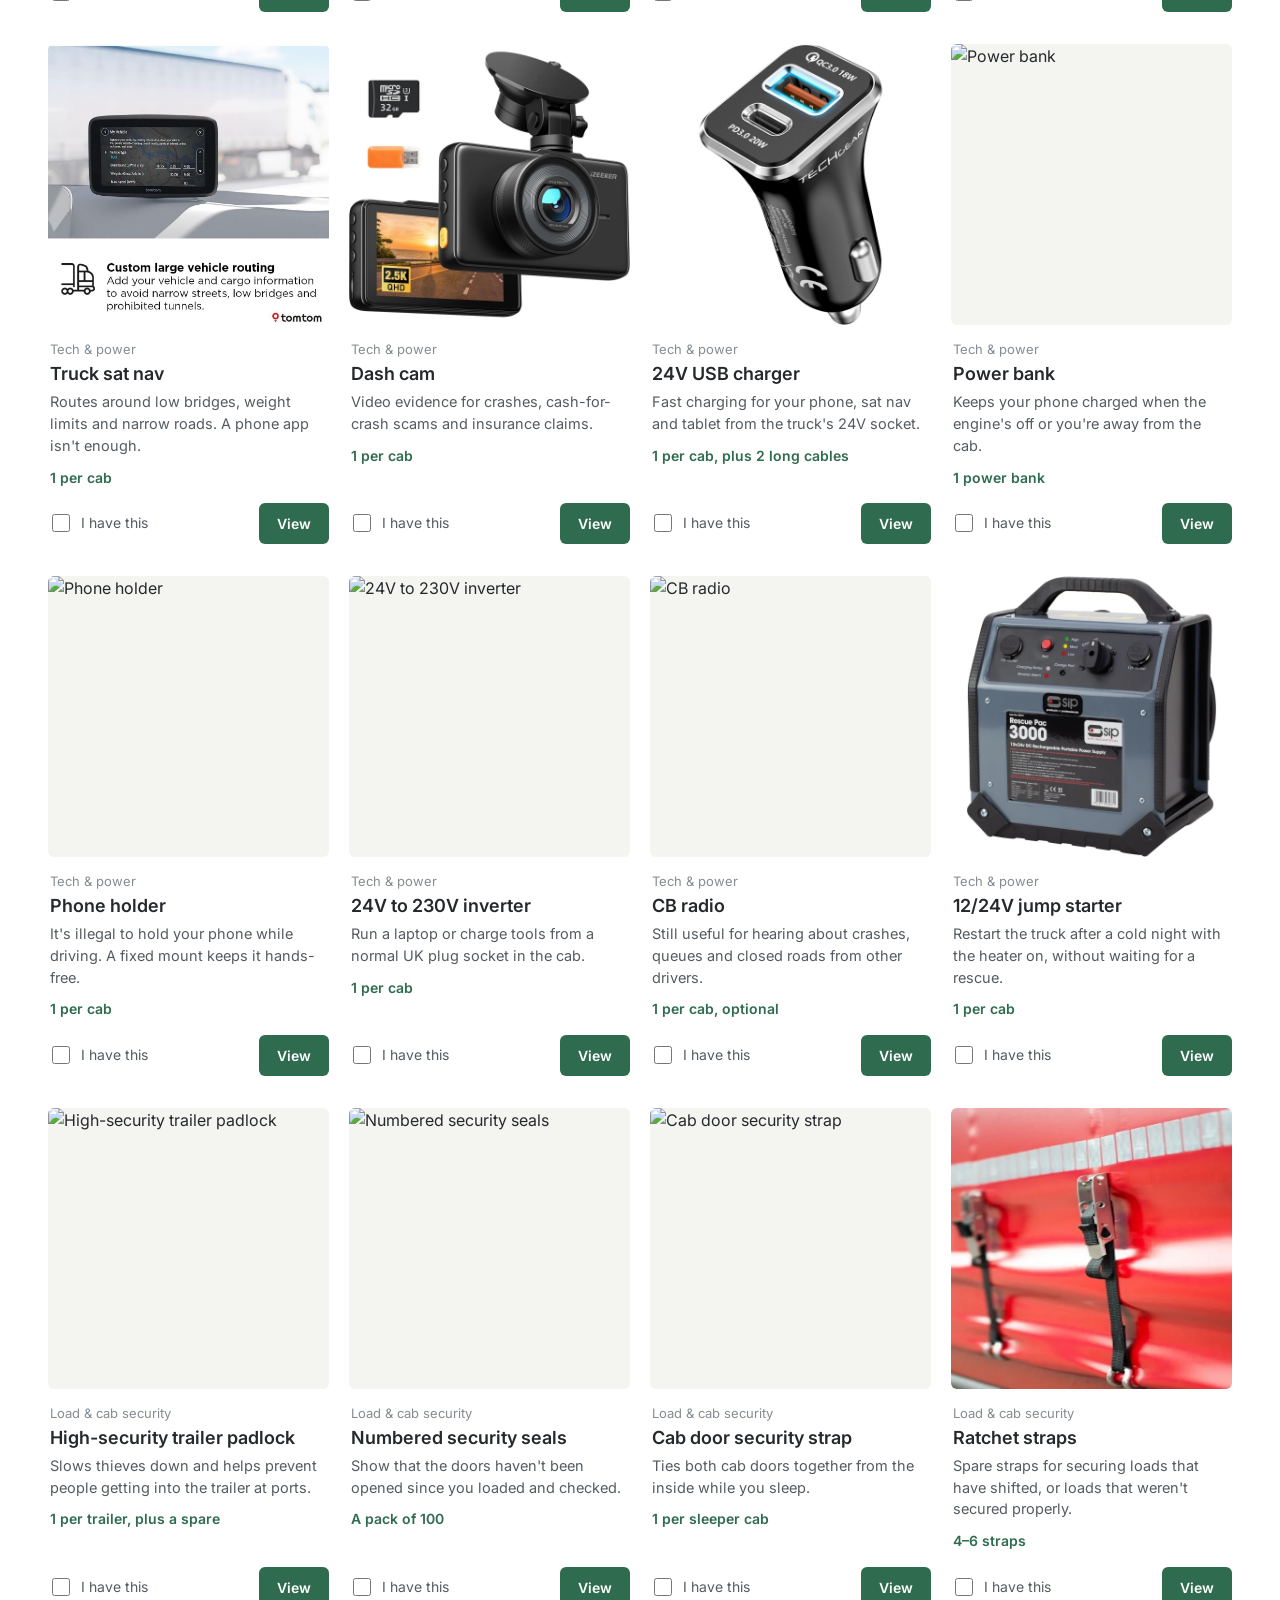
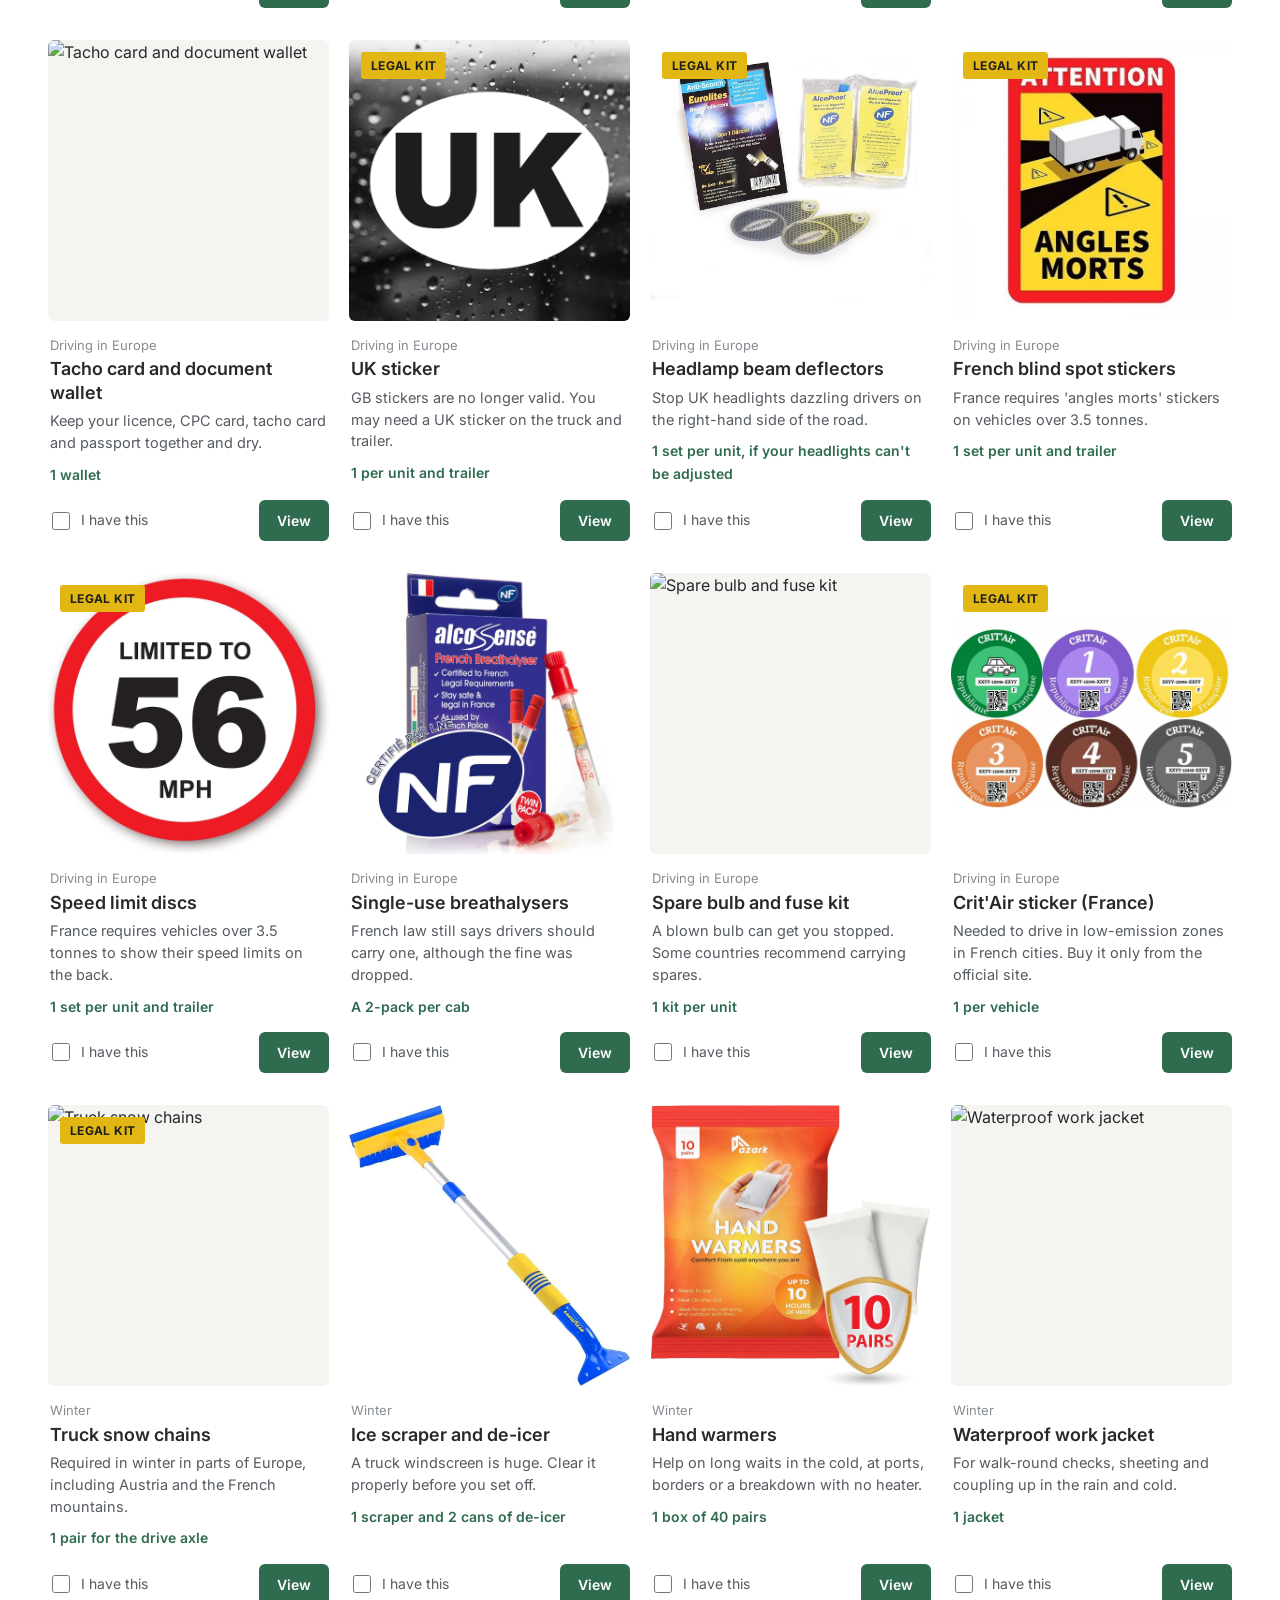
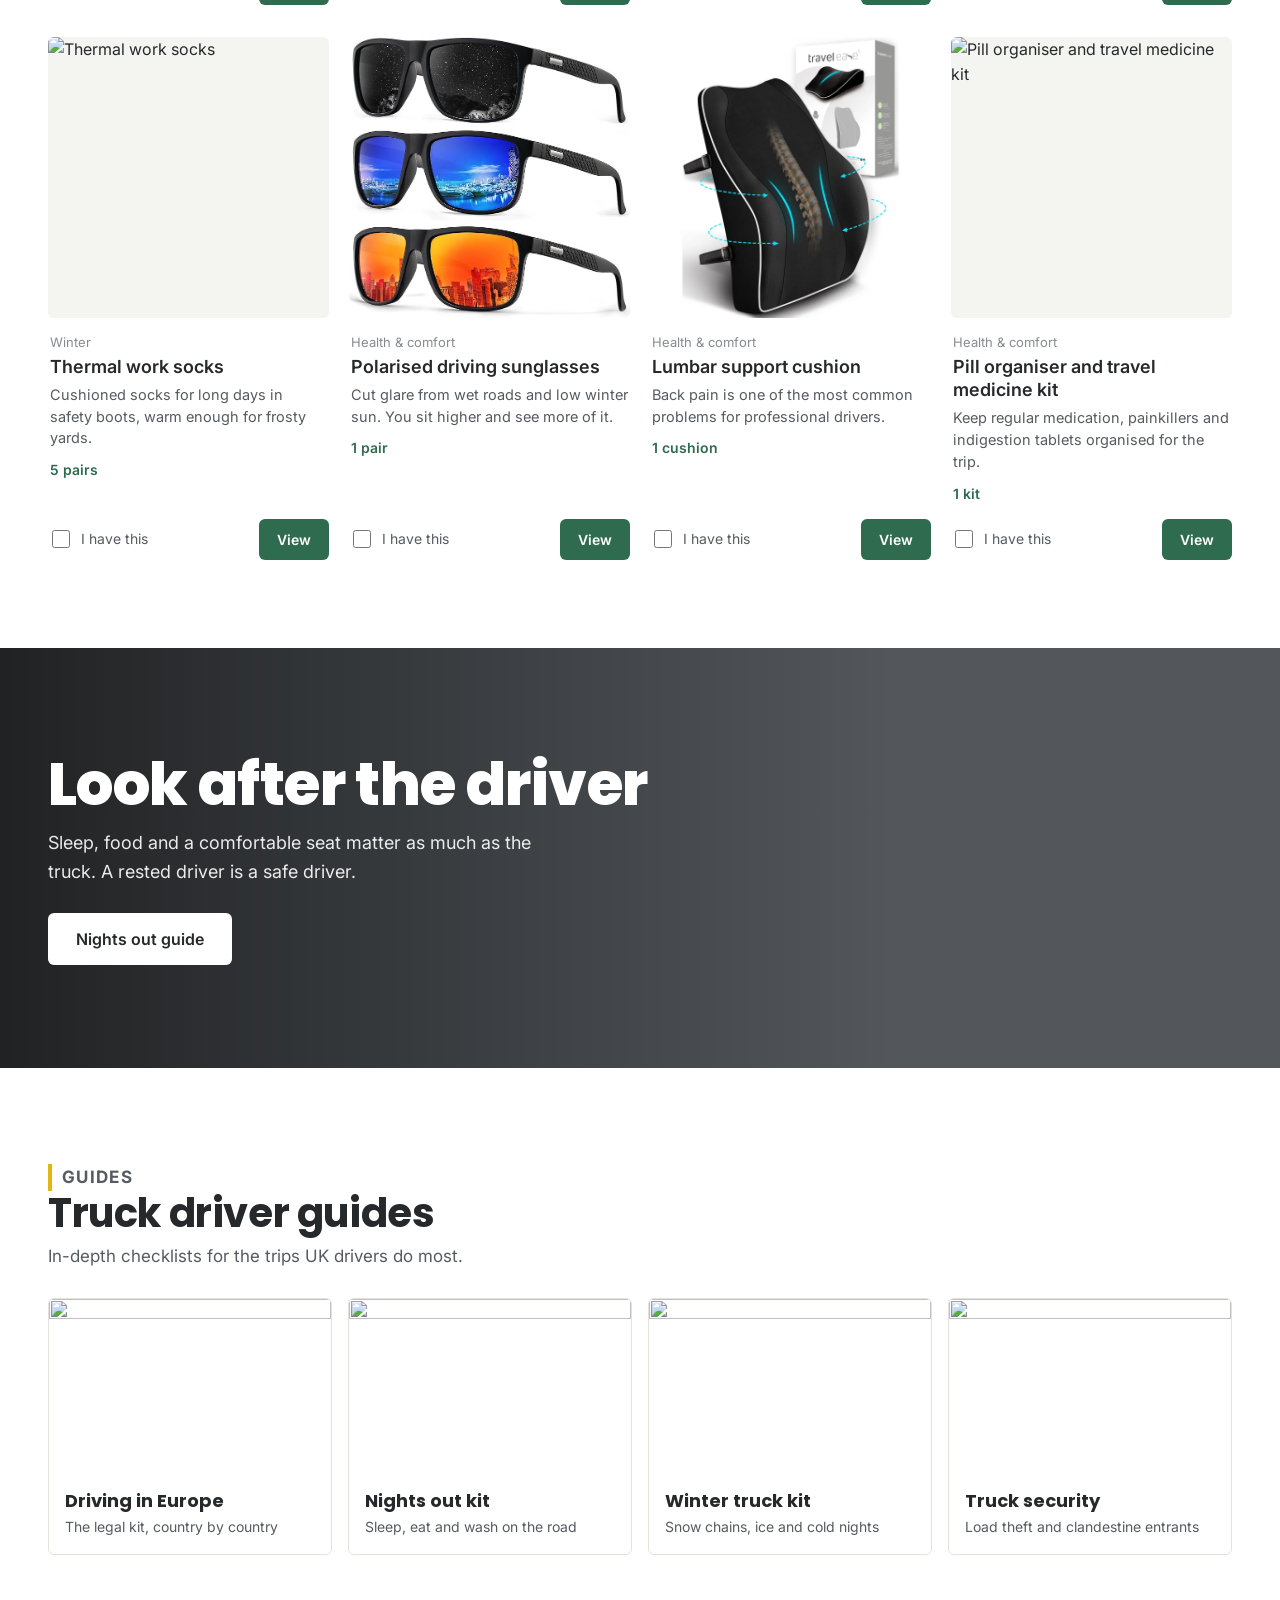
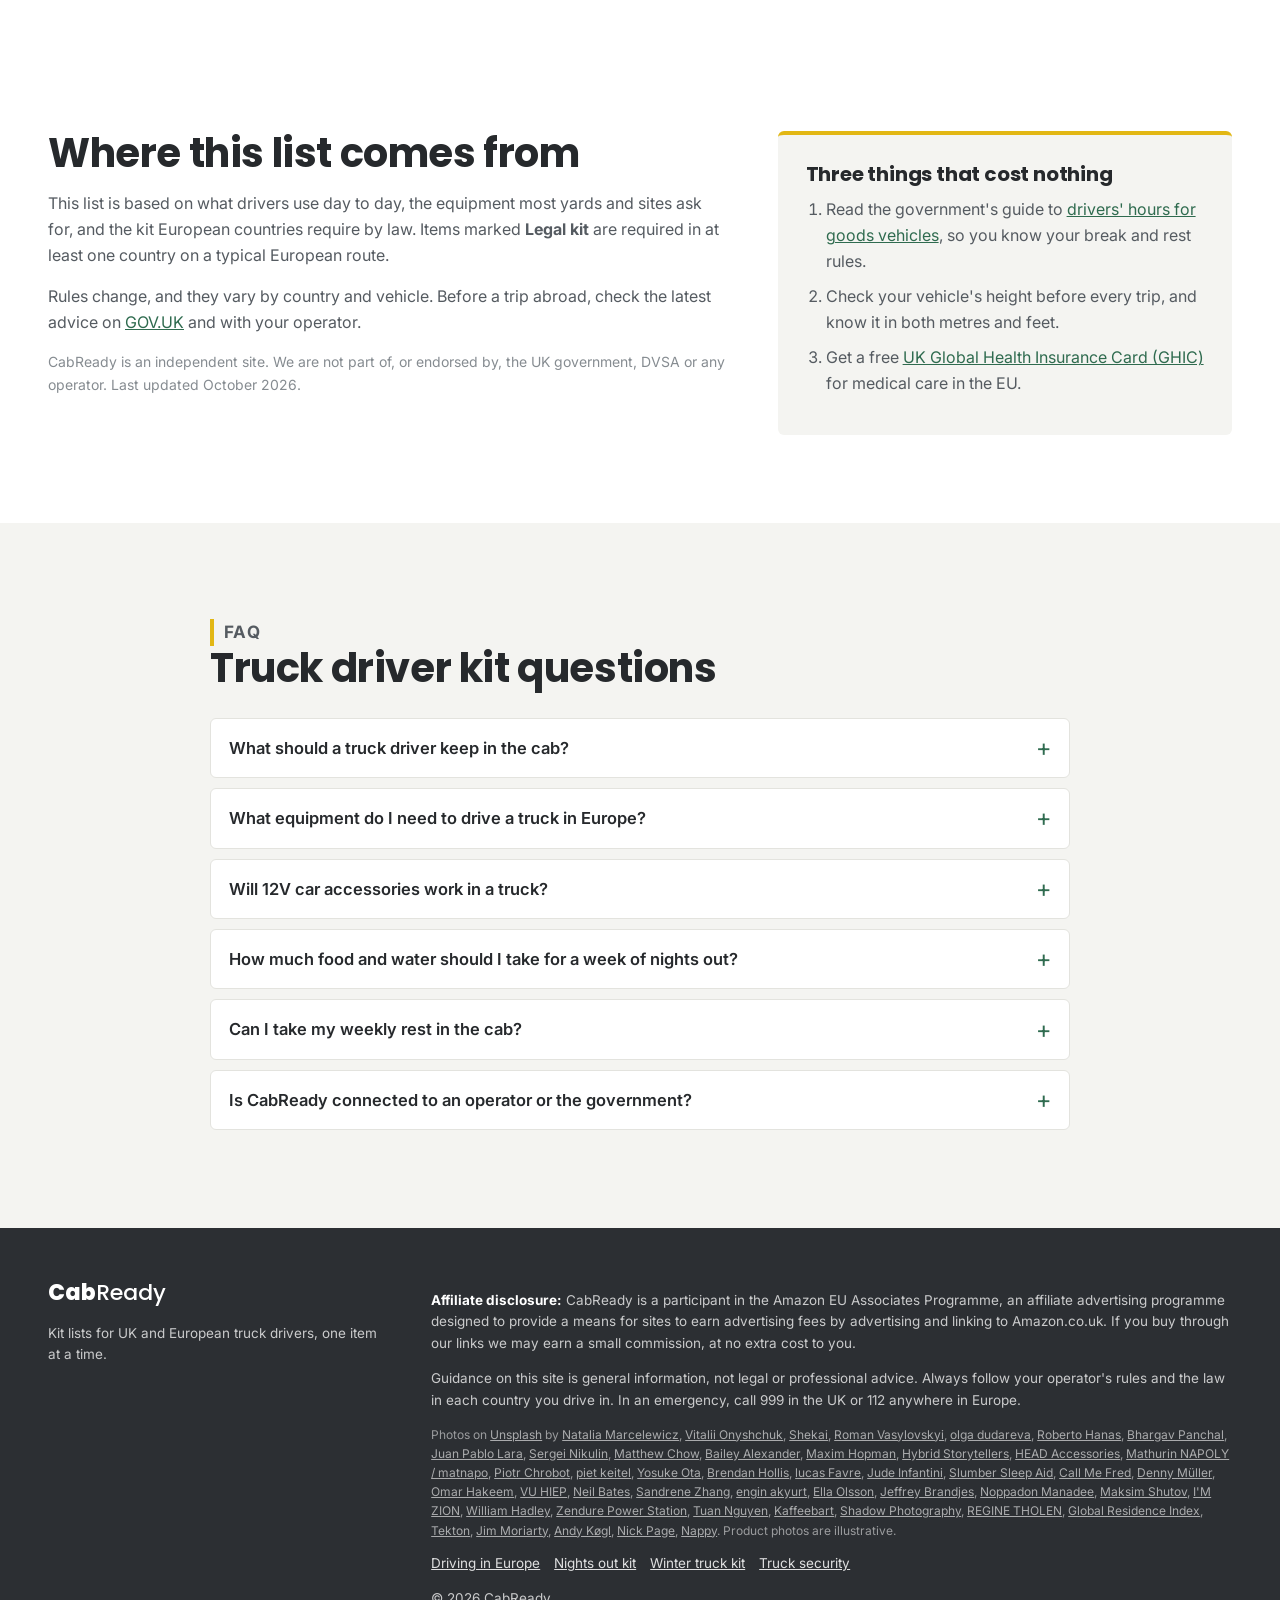
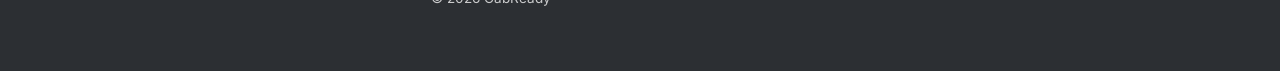
==== commit f918d9c2: "Use product images for hi-vis, dash cam, sat nav, USB charger and jump starter Co-Authored-By: Claud" ====
--- a/index.html
+++ b/index.html
@@ -28,7 +28,7 @@
   <link rel="preconnect" href="https://images.unsplash.com">
   <link href="https://fonts.googleapis.com/css2?family=Poppins:wght@600;700;800&family=Inter:wght@400;500;600;700&display=swap" rel="stylesheet">
   <link rel="stylesheet" href="styles.css">
-  <!--pre:jsonld--><script type="application/ld+json">{"@context":"https://schema.org","@graph":[{"@type":"WebSite","@id":"https://richardpriest19.github.io/cabready/#website","url":"https://richardpriest19.github.io/cabready/","name":"CabReady","inLanguage":"en-GB","description":"The kit every UK truck driver needs: PPE, cab living, food, tech and the legal kit for driving an HGV in Europe, sized for your trip."},{"@type":"WebPage","@id":"https://richardpriest19.github.io/cabready/#page","url":"https://richardpriest19.github.io/cabready/","name":"HGV Driver Kit List 2026: UK & Europe | CabReady","isPartOf":{"@id":"https://richardpriest19.github.io/cabready/#website"},"dateModified":"2026-10-05","inLanguage":"en-GB"},{"@type":"ItemList","name":"The 10 essentials every truck driver needs","itemListElement":[{"@type":"ListItem","position":1,"name":"Hi-vis vest or jacket"},{"@type":"ListItem","position":2,"name":"Safety boots"},{"@type":"ListItem","position":3,"name":"Work gloves"},{"@type":"ListItem","position":4,"name":"Rechargeable head torch"},{"@type":"ListItem","position":5,"name":"Vehicle first aid kit"},{"@type":"ListItem","position":6,"name":"Truck sat nav"},{"@type":"ListItem","position":7,"name":"Dash cam"},{"@type":"ListItem","position":8,"name":"12/24V electric cool box"},{"@type":"ListItem","position":9,"name":"Vacuum flask"},{"@type":"ListItem","position":10,"name":"24V USB charger"}]},{"@type":"FAQPage","mainEntity":[{"@type":"Question","name":"What should a truck driver keep in the cab?","acceptedAnswer":{"@type":"Answer","text":"At a minimum: hi-vis, safety boots, work gloves, a head torch, a first aid kit, a truck sat nav, a dash cam, a way to keep food cool and drinks hot, and a 24V charger for your phone. If you do nights out, add bedding, a wash kit and a carbon monoxide alarm if you use a night heater. Our 10 essentials list is the place to start."}},{"@type":"Question","name":"What equipment do I need to drive a truck in Europe?","acceptedAnswer":{"@type":"Answer","text":"Most European countries require a hi-vis vest within reach of the driver and a warning triangle. Some, such as Germany and Austria, require a first aid kit. France requires blind spot stickers on vehicles over 3.5 tonnes and a Crit'Air sticker in low-emission zones. You'll also need a UK sticker unless your number plate shows the UK identifier, and adjusted headlights. In winter, Austria and mountain areas of France and Italy require snow chains. See our Europe kit guide for the full list."}},{"@type":"Question","name":"Will 12V car accessories work in a truck?","acceptedAnswer":{"@type":"Answer","text":"Usually not. Most trucks run on 24V. A 12V-only kettle, cool box or charger can fail, overheat or blow a fuse. Look for accessories rated 24V, or 12–24V, or use a 24V to 12V converter."}},{"@type":"Question","name":"How much food and water should I take for a week of nights out?","acceptedAnswer":{"@type":"Answer","text":"Plan on around 3 litres of water a day, more in hot weather, and two meals a day from home if you have a cool box. For five nights out that's about 18 litres of water and 12 meals. Use our trip planner to work it out for your trip."}},{"@type":"Question","name":"Can I take my weekly rest in the cab?","acceptedAnswer":{"@type":"Answer","text":"Under the EU and GB rules, you can't take a regular weekly rest (45 hours or more) in the cab. Reduced weekly rests and daily rests can be taken in the cab if it has suitable sleeping facilities and the vehicle is stationary. Check the government's drivers' hours guidance for the full rules."}},{"@type":"Question","name":"Is CabReady connected to an operator or the government?","acceptedAnswer":{"@type":"Answer","text":"No. CabReady is an independent site. We earn a small commission if you buy through our Amazon links, at no extra cost to you."}}]}]}</script><!--/pre:jsonld-->
+  <!--pre:jsonld--><script type="application/ld+json">{"@context":"https://schema.org","@graph":[{"@type":"WebSite","@id":"https://richardpriest19.github.io/cabready/#website","url":"https://richardpriest19.github.io/cabready/","name":"CabReady","inLanguage":"en-GB","description":"The kit every UK truck driver needs: PPE, cab living, food, tech and the legal kit for driving an HGV in Europe, sized for your trip."},{"@type":"WebPage","@id":"https://richardpriest19.github.io/cabready/#page","url":"https://richardpriest19.github.io/cabready/","name":"HGV Driver Kit List 2026: UK & Europe | CabReady","isPartOf":{"@id":"https://richardpriest19.github.io/cabready/#website"},"dateModified":"2026-10-06","inLanguage":"en-GB"},{"@type":"ItemList","name":"The 10 essentials every truck driver needs","itemListElement":[{"@type":"ListItem","position":1,"name":"Hi-vis vest or jacket"},{"@type":"ListItem","position":2,"name":"Safety boots"},{"@type":"ListItem","position":3,"name":"Work gloves"},{"@type":"ListItem","position":4,"name":"Rechargeable head torch"},{"@type":"ListItem","position":5,"name":"Vehicle first aid kit"},{"@type":"ListItem","position":6,"name":"Truck sat nav"},{"@type":"ListItem","position":7,"name":"Dash cam"},{"@type":"ListItem","position":8,"name":"12/24V electric cool box"},{"@type":"ListItem","position":9,"name":"Vacuum flask"},{"@type":"ListItem","position":10,"name":"24V USB charger"}]},{"@type":"FAQPage","mainEntity":[{"@type":"Question","name":"What should a truck driver keep in the cab?","acceptedAnswer":{"@type":"Answer","text":"At a minimum: hi-vis, safety boots, work gloves, a head torch, a first aid kit, a truck sat nav, a dash cam, a way to keep food cool and drinks hot, and a 24V charger for your phone. If you do nights out, add bedding, a wash kit and a carbon monoxide alarm if you use a night heater. Our 10 essentials list is the place to start."}},{"@type":"Question","name":"What equipment do I need to drive a truck in Europe?","acceptedAnswer":{"@type":"Answer","text":"Most European countries require a hi-vis vest within reach of the driver and a warning triangle. Some, such as Germany and Austria, require a first aid kit. France requires blind spot stickers on vehicles over 3.5 tonnes and a Crit'Air sticker in low-emission zones. You'll also need a UK sticker unless your number plate shows the UK identifier, and adjusted headlights. In winter, Austria and mountain areas of France and Italy require snow chains. See our Europe kit guide for the full list."}},{"@type":"Question","name":"Will 12V car accessories work in a truck?","acceptedAnswer":{"@type":"Answer","text":"Usually not. Most trucks run on 24V. A 12V-only kettle, cool box or charger can fail, overheat or blow a fuse. Look for accessories rated 24V, or 12–24V, or use a 24V to 12V converter."}},{"@type":"Question","name":"How much food and water should I take for a week of nights out?","acceptedAnswer":{"@type":"Answer","text":"Plan on around 3 litres of water a day, more in hot weather, and two meals a day from home if you have a cool box. For five nights out that's about 18 litres of water and 12 meals. Use our trip planner to work it out for your trip."}},{"@type":"Question","name":"Can I take my weekly rest in the cab?","acceptedAnswer":{"@type":"Answer","text":"Under the EU and GB rules, you can't take a regular weekly rest (45 hours or more) in the cab. Reduced weekly rests and daily rests can be taken in the cab if it has suitable sleeping facilities and the vehicle is stationary. Check the government's drivers' hours guidance for the full rules."}},{"@type":"Question","name":"Is CabReady connected to an operator or the government?","acceptedAnswer":{"@type":"Answer","text":"No. CabReady is an independent site. We earn a small commission if you buy through our Amazon links, at no extra cost to you."}}]}]}</script><!--/pre:jsonld-->
 </head>
 <body>
   <div class="promo-bar">
@@ -207,7 +207,7 @@
         <li class="ess-item ">
           <span class="ess-num">1</span>
           <button type="button" class="ess-open" data-open="hivis" aria-label="More about Hi-vis vest or jacket">
-            <img src="https://images.unsplash.com/photo-1764328165995-0624c280a6d2?auto=format&fit=crop&w=160&h=160&q=75" alt="" loading="lazy" width="64" height="64">
+            <img src="images/hivis.jpg" alt="" loading="lazy" width="64" height="64">
             <span class="ess-text"><span class="ess-name">Hi-vis vest or jacket</span><span class="ess-qty">2 vests: one to wear, one spare</span></span>
           </button>
           <span class="ess-actions">
@@ -262,7 +262,7 @@
         <li class="ess-item ">
           <span class="ess-num">6</span>
           <button type="button" class="ess-open" data-open="satnav" aria-label="More about Truck sat nav">
-            <img src="https://images.unsplash.com/photo-1634743556192-d19f0c69ff3a?auto=format&fit=crop&w=160&h=160&q=75" alt="" loading="lazy" width="64" height="64">
+            <img src="images/satnav.jpg" alt="" loading="lazy" width="64" height="64">
             <span class="ess-text"><span class="ess-name">Truck sat nav</span><span class="ess-qty">1 per cab</span></span>
           </button>
           <span class="ess-actions">
@@ -273,7 +273,7 @@
         <li class="ess-item ">
           <span class="ess-num">7</span>
           <button type="button" class="ess-open" data-open="dashcam" aria-label="More about Dash cam">
-            <img src="https://images.unsplash.com/photo-1765959106936-851735565c12?auto=format&fit=crop&w=160&h=160&q=75" alt="" loading="lazy" width="64" height="64">
+            <img src="images/dashcam.jpg" alt="" loading="lazy" width="64" height="64">
             <span class="ess-text"><span class="ess-name">Dash cam</span><span class="ess-qty">1 per cab</span></span>
           </button>
           <span class="ess-actions">
@@ -306,7 +306,7 @@
         <li class="ess-item ">
           <span class="ess-num">10</span>
           <button type="button" class="ess-open" data-open="charger" aria-label="More about 24V USB charger">
-            <img src="https://images.unsplash.com/photo-1752552050371-8360f9c78086?auto=format&fit=crop&w=160&h=160&q=75" alt="" loading="lazy" width="64" height="64">
+            <img src="images/charger.jpg" alt="" loading="lazy" width="64" height="64">
             <span class="ess-text"><span class="ess-name">24V USB charger</span><span class="ess-qty">1 per cab, plus 2 long cables</span></span>
           </button>
           <span class="ess-actions">
@@ -334,7 +334,7 @@
         <article class="card " data-id="hivis">
           <button type="button" class="card-open" data-open="hivis" aria-label="More about Hi-vis vest or jacket">
             <div class="card-media">
-              <img src="https://images.unsplash.com/photo-1764328165995-0624c280a6d2?auto=format&fit=crop&w=600&h=600&q=75" alt="Hi-vis vest or jacket" loading="lazy" width="600" height="600">
+              <img src="images/hivis.jpg" alt="Hi-vis vest or jacket" loading="lazy" width="600" height="600">
               <span class="badge">Legal kit</span>
               
             </div>
@@ -790,7 +790,7 @@
         <article class="card " data-id="satnav">
           <button type="button" class="card-open" data-open="satnav" aria-label="More about Truck sat nav">
             <div class="card-media">
-              <img src="https://images.unsplash.com/photo-1634743556192-d19f0c69ff3a?auto=format&fit=crop&w=600&h=600&q=75" alt="Truck sat nav" loading="lazy" width="600" height="600">
+              <img src="images/satnav.jpg" alt="Truck sat nav" loading="lazy" width="600" height="600">
               
               
             </div>
@@ -809,7 +809,7 @@
         <article class="card " data-id="dashcam">
           <button type="button" class="card-open" data-open="dashcam" aria-label="More about Dash cam">
             <div class="card-media">
-              <img src="https://images.unsplash.com/photo-1765959106936-851735565c12?auto=format&fit=crop&w=600&h=600&q=75" alt="Dash cam" loading="lazy" width="600" height="600">
+              <img src="images/dashcam.jpg" alt="Dash cam" loading="lazy" width="600" height="600">
               
               
             </div>
@@ -828,7 +828,7 @@
         <article class="card " data-id="charger">
           <button type="button" class="card-open" data-open="charger" aria-label="More about 24V USB charger">
             <div class="card-media">
-              <img src="https://images.unsplash.com/photo-1752552050371-8360f9c78086?auto=format&fit=crop&w=600&h=600&q=75" alt="24V USB charger" loading="lazy" width="600" height="600">
+              <img src="images/charger.jpg" alt="24V USB charger" loading="lazy" width="600" height="600">
               
               
             </div>
@@ -923,7 +923,7 @@
         <article class="card " data-id="jumpstarter">
           <button type="button" class="card-open" data-open="jumpstarter" aria-label="More about 12/24V jump starter">
             <div class="card-media">
-              <img src="https://images.unsplash.com/photo-1597766321604-9de3ff9e93e2?auto=format&fit=crop&w=600&h=600&q=75" alt="12/24V jump starter" loading="lazy" width="600" height="600">
+              <img src="images/jumpstarter.jpg" alt="12/24V jump starter" loading="lazy" width="600" height="600">
               
               
             </div>
@@ -1420,7 +1420,7 @@
           Amazon.co.uk. If you buy through our links we may earn a small commission, at no extra cost to you.
         </p>
         <p>Guidance on this site is general information, not legal or professional advice. Always follow your operator's rules and the law in each country you drive in. In an emergency, call 999 in the UK or 112 anywhere in Europe.</p>
-        <p class="credits" id="credits"><!--pre:credits-->Photos on <a href='https://unsplash.com' target='_blank' rel='noopener'>Unsplash</a> by <a href="https://unsplash.com/@nataliila" target="_blank" rel="noopener">Natalia Marcelewicz</a>, <a href="https://unsplash.com/@true_zuzu" target="_blank" rel="noopener">Vitalii Onyshchuk</a>, <a href="https://unsplash.com/@shekai" target="_blank" rel="noopener">Shekai</a>, <a href="https://unsplash.com/@rvasilovski" target="_blank" rel="noopener">Roman Vasylovskyi</a>, <a href="https://unsplash.com/@oliandud" target="_blank" rel="noopener">olga dudareva</a>, <a href="https://unsplash.com/@snuka" target="_blank" rel="noopener">Roberto Hanas</a>, <a href="https://unsplash.com/@bhargavpanchal1986" target="_blank" rel="noopener">Bhargav Panchal</a>, <a href="https://unsplash.com/@sanpablico" target="_blank" rel="noopener">Juan Pablo Lara</a>, <a href="https://unsplash.com/@nik_photta" target="_blank" rel="noopener">Sergei Nikulin</a>, <a href="https://unsplash.com/@matthewchow" target="_blank" rel="noopener">Matthew Chow</a>, <a href="https://unsplash.com/@baileyal3xander" target="_blank" rel="noopener">Bailey Alexander</a>, <a href="https://unsplash.com/@atelierbyvineeth" target="_blank" rel="noopener">atelierbyvineeth</a>, <a href="https://unsplash.com/@nampoh" target="_blank" rel="noopener">Maxim Hopman</a>, <a href="https://unsplash.com/@hybridstorytellers" target="_blank" rel="noopener">Hybrid Storytellers</a>, <a href="https://unsplash.com/@headaccessories" target="_blank" rel="noopener">HEAD Accessories</a>, <a href="https://unsplash.com/@matnapo" target="_blank" rel="noopener">Mathurin NAPOLY / matnapo</a>, <a href="https://unsplash.com/@chrumo" target="_blank" rel="noopener">Piotr Chrobot</a>, <a href="https://unsplash.com/@piet_keitel" target="_blank" rel="noopener">piet keitel</a>, <a href="https://unsplash.com/@yosuke_ota" target="_blank" rel="noopener">Yosuke Ota</a>, <a href="https://unsplash.com/@brendanhollis" target="_blank" rel="noopener">Brendan Hollis</a>, <a href="https://unsplash.com/@we_are_rising" target="_blank" rel="noopener">lucas Favre</a>, <a href="https://unsplash.com/@judowoodo_" target="_blank" rel="noopener">Jude Infantini</a>, <a href="https://unsplash.com/@slumbercbn" target="_blank" rel="noopener">Slumber Sleep Aid</a>, <a href="https://unsplash.com/@callmefred" target="_blank" rel="noopener">Call Me Fred</a>, <a href="https://unsplash.com/@redaquamedia" target="_blank" rel="noopener">Denny Müller</a>, <a href="https://unsplash.com/@omarhakeem" target="_blank" rel="noopener">Omar Hakeem</a>, <a href="https://unsplash.com/@vudinhhiep" target="_blank" rel="noopener">VU HIEP</a>, <a href="https://unsplash.com/@ngbates" target="_blank" rel="noopener">Neil Bates</a>, <a href="https://unsplash.com/@sandrene" target="_blank" rel="noopener">Sandrene Zhang</a>, <a href="https://unsplash.com/@enginakyurt" target="_blank" rel="noopener">engin akyurt</a>, <a href="https://unsplash.com/@ellaolsson" target="_blank" rel="noopener">Ella Olsson</a>, <a href="https://unsplash.com/@jeffreyfotografie" target="_blank" rel="noopener">Jeffrey Brandjes</a>, <a href="https://unsplash.com/@nutnp" target="_blank" rel="noopener">Noppadon Manadee</a>, <a href="https://unsplash.com/@maksimshutov" target="_blank" rel="noopener">Maksim Shutov</a>, <a href="https://unsplash.com/@introspectivedsgn" target="_blank" rel="noopener">Erik Mclean</a>, <a href="https://unsplash.com/@leoonliang" target="_blank" rel="noopener">leoon liang</a>, <a href="https://unsplash.com/@obionyeador" target="_blank" rel="noopener">Obi</a>, <a href="https://unsplash.com/@ziontech" target="_blank" rel="noopener">I'M ZION</a>, <a href="https://unsplash.com/@william_hadley_us" target="_blank" rel="noopener">William Hadley</a>, <a href="https://unsplash.com/@zendure" target="_blank" rel="noopener">Zendure Power Station</a>, <a href="https://unsplash.com/@anhtuannl" target="_blank" rel="noopener">Tuan Nguyen</a>, <a href="https://unsplash.com/@jumpstarterexpert" target="_blank" rel="noopener">Daniel @ bestjumpstarterreview.com</a>, <a href="https://unsplash.com/@kaffeebart" target="_blank" rel="noopener">Kaffeebart</a>, <a href="https://unsplash.com/@shadow_photography2008" target="_blank" rel="noopener">Shadow Photography</a>, <a href="https://unsplash.com/@designbytholen" target="_blank" rel="noopener">REGINE THOLEN</a>, <a href="https://unsplash.com/@globalresidenceindex" target="_blank" rel="noopener">Global Residence Index</a>, <a href="https://unsplash.com/@tekton_tools" target="_blank" rel="noopener">Tekton</a>, <a href="https://unsplash.com/@jim_moriarty" target="_blank" rel="noopener">Jim Moriarty</a>, <a href="https://unsplash.com/@thevisiter" target="_blank" rel="noopener">Andy Køgl</a>, <a href="https://unsplash.com/@nickpage" target="_blank" rel="noopener">Nick Page</a>, <a href="https://unsplash.com/@nappystudio" target="_blank" rel="noopener">Nappy</a>. Product photos are illustrative.<!--/pre:credits--></p>
+        <p class="credits" id="credits"><!--pre:credits-->Photos on <a href='https://unsplash.com' target='_blank' rel='noopener'>Unsplash</a> by <a href="https://unsplash.com/@nataliila" target="_blank" rel="noopener">Natalia Marcelewicz</a>, <a href="https://unsplash.com/@true_zuzu" target="_blank" rel="noopener">Vitalii Onyshchuk</a>, <a href="https://unsplash.com/@shekai" target="_blank" rel="noopener">Shekai</a>, <a href="https://unsplash.com/@rvasilovski" target="_blank" rel="noopener">Roman Vasylovskyi</a>, <a href="https://unsplash.com/@oliandud" target="_blank" rel="noopener">olga dudareva</a>, <a href="https://unsplash.com/@snuka" target="_blank" rel="noopener">Roberto Hanas</a>, <a href="https://unsplash.com/@bhargavpanchal1986" target="_blank" rel="noopener">Bhargav Panchal</a>, <a href="https://unsplash.com/@sanpablico" target="_blank" rel="noopener">Juan Pablo Lara</a>, <a href="https://unsplash.com/@nik_photta" target="_blank" rel="noopener">Sergei Nikulin</a>, <a href="https://unsplash.com/@matthewchow" target="_blank" rel="noopener">Matthew Chow</a>, <a href="https://unsplash.com/@baileyal3xander" target="_blank" rel="noopener">Bailey Alexander</a>, <a href="https://unsplash.com/@nampoh" target="_blank" rel="noopener">Maxim Hopman</a>, <a href="https://unsplash.com/@hybridstorytellers" target="_blank" rel="noopener">Hybrid Storytellers</a>, <a href="https://unsplash.com/@headaccessories" target="_blank" rel="noopener">HEAD Accessories</a>, <a href="https://unsplash.com/@matnapo" target="_blank" rel="noopener">Mathurin NAPOLY / matnapo</a>, <a href="https://unsplash.com/@chrumo" target="_blank" rel="noopener">Piotr Chrobot</a>, <a href="https://unsplash.com/@piet_keitel" target="_blank" rel="noopener">piet keitel</a>, <a href="https://unsplash.com/@yosuke_ota" target="_blank" rel="noopener">Yosuke Ota</a>, <a href="https://unsplash.com/@brendanhollis" target="_blank" rel="noopener">Brendan Hollis</a>, <a href="https://unsplash.com/@we_are_rising" target="_blank" rel="noopener">lucas Favre</a>, <a href="https://unsplash.com/@judowoodo_" target="_blank" rel="noopener">Jude Infantini</a>, <a href="https://unsplash.com/@slumbercbn" target="_blank" rel="noopener">Slumber Sleep Aid</a>, <a href="https://unsplash.com/@callmefred" target="_blank" rel="noopener">Call Me Fred</a>, <a href="https://unsplash.com/@redaquamedia" target="_blank" rel="noopener">Denny Müller</a>, <a href="https://unsplash.com/@omarhakeem" target="_blank" rel="noopener">Omar Hakeem</a>, <a href="https://unsplash.com/@vudinhhiep" target="_blank" rel="noopener">VU HIEP</a>, <a href="https://unsplash.com/@ngbates" target="_blank" rel="noopener">Neil Bates</a>, <a href="https://unsplash.com/@sandrene" target="_blank" rel="noopener">Sandrene Zhang</a>, <a href="https://unsplash.com/@enginakyurt" target="_blank" rel="noopener">engin akyurt</a>, <a href="https://unsplash.com/@ellaolsson" target="_blank" rel="noopener">Ella Olsson</a>, <a href="https://unsplash.com/@jeffreyfotografie" target="_blank" rel="noopener">Jeffrey Brandjes</a>, <a href="https://unsplash.com/@nutnp" target="_blank" rel="noopener">Noppadon Manadee</a>, <a href="https://unsplash.com/@maksimshutov" target="_blank" rel="noopener">Maksim Shutov</a>, <a href="https://unsplash.com/@ziontech" target="_blank" rel="noopener">I'M ZION</a>, <a href="https://unsplash.com/@william_hadley_us" target="_blank" rel="noopener">William Hadley</a>, <a href="https://unsplash.com/@zendure" target="_blank" rel="noopener">Zendure Power Station</a>, <a href="https://unsplash.com/@anhtuannl" target="_blank" rel="noopener">Tuan Nguyen</a>, <a href="https://unsplash.com/@kaffeebart" target="_blank" rel="noopener">Kaffeebart</a>, <a href="https://unsplash.com/@shadow_photography2008" target="_blank" rel="noopener">Shadow Photography</a>, <a href="https://unsplash.com/@designbytholen" target="_blank" rel="noopener">REGINE THOLEN</a>, <a href="https://unsplash.com/@globalresidenceindex" target="_blank" rel="noopener">Global Residence Index</a>, <a href="https://unsplash.com/@tekton_tools" target="_blank" rel="noopener">Tekton</a>, <a href="https://unsplash.com/@jim_moriarty" target="_blank" rel="noopener">Jim Moriarty</a>, <a href="https://unsplash.com/@thevisiter" target="_blank" rel="noopener">Andy Køgl</a>, <a href="https://unsplash.com/@nickpage" target="_blank" rel="noopener">Nick Page</a>, <a href="https://unsplash.com/@nappystudio" target="_blank" rel="noopener">Nappy</a>. Product photos are illustrative.<!--/pre:credits--></p>
         <p class="footer-guides"><!--pre:footerguides--><a href="driving-a-truck-in-europe/">Driving in Europe</a><a href="truck-nights-out-kit/">Nights out kit</a><a href="winter-truck-kit/">Winter truck kit</a><a href="truck-security/">Truck security</a><!--/pre:footerguides--></p>
         <p>© <span id="year"><!--pre:year-->2026<!--/pre:year--></span> CabReady</p>
       </div>
